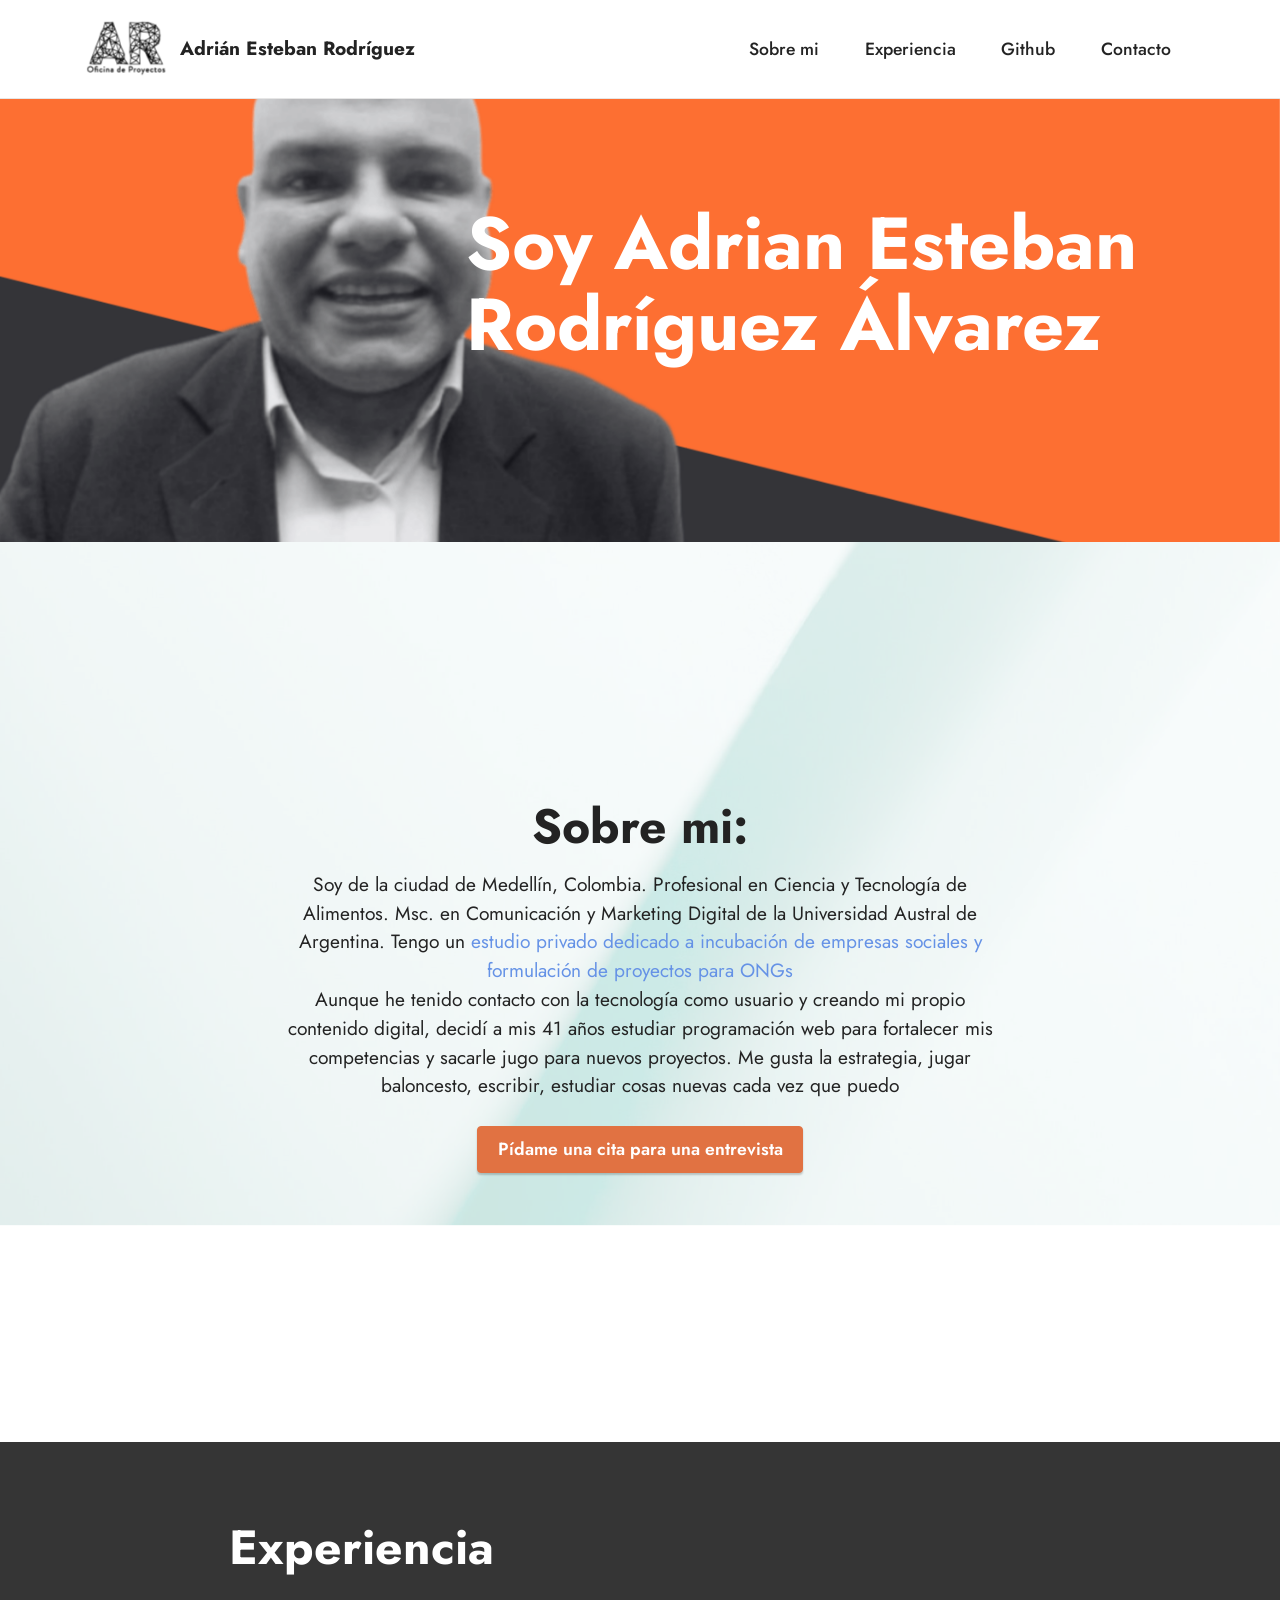
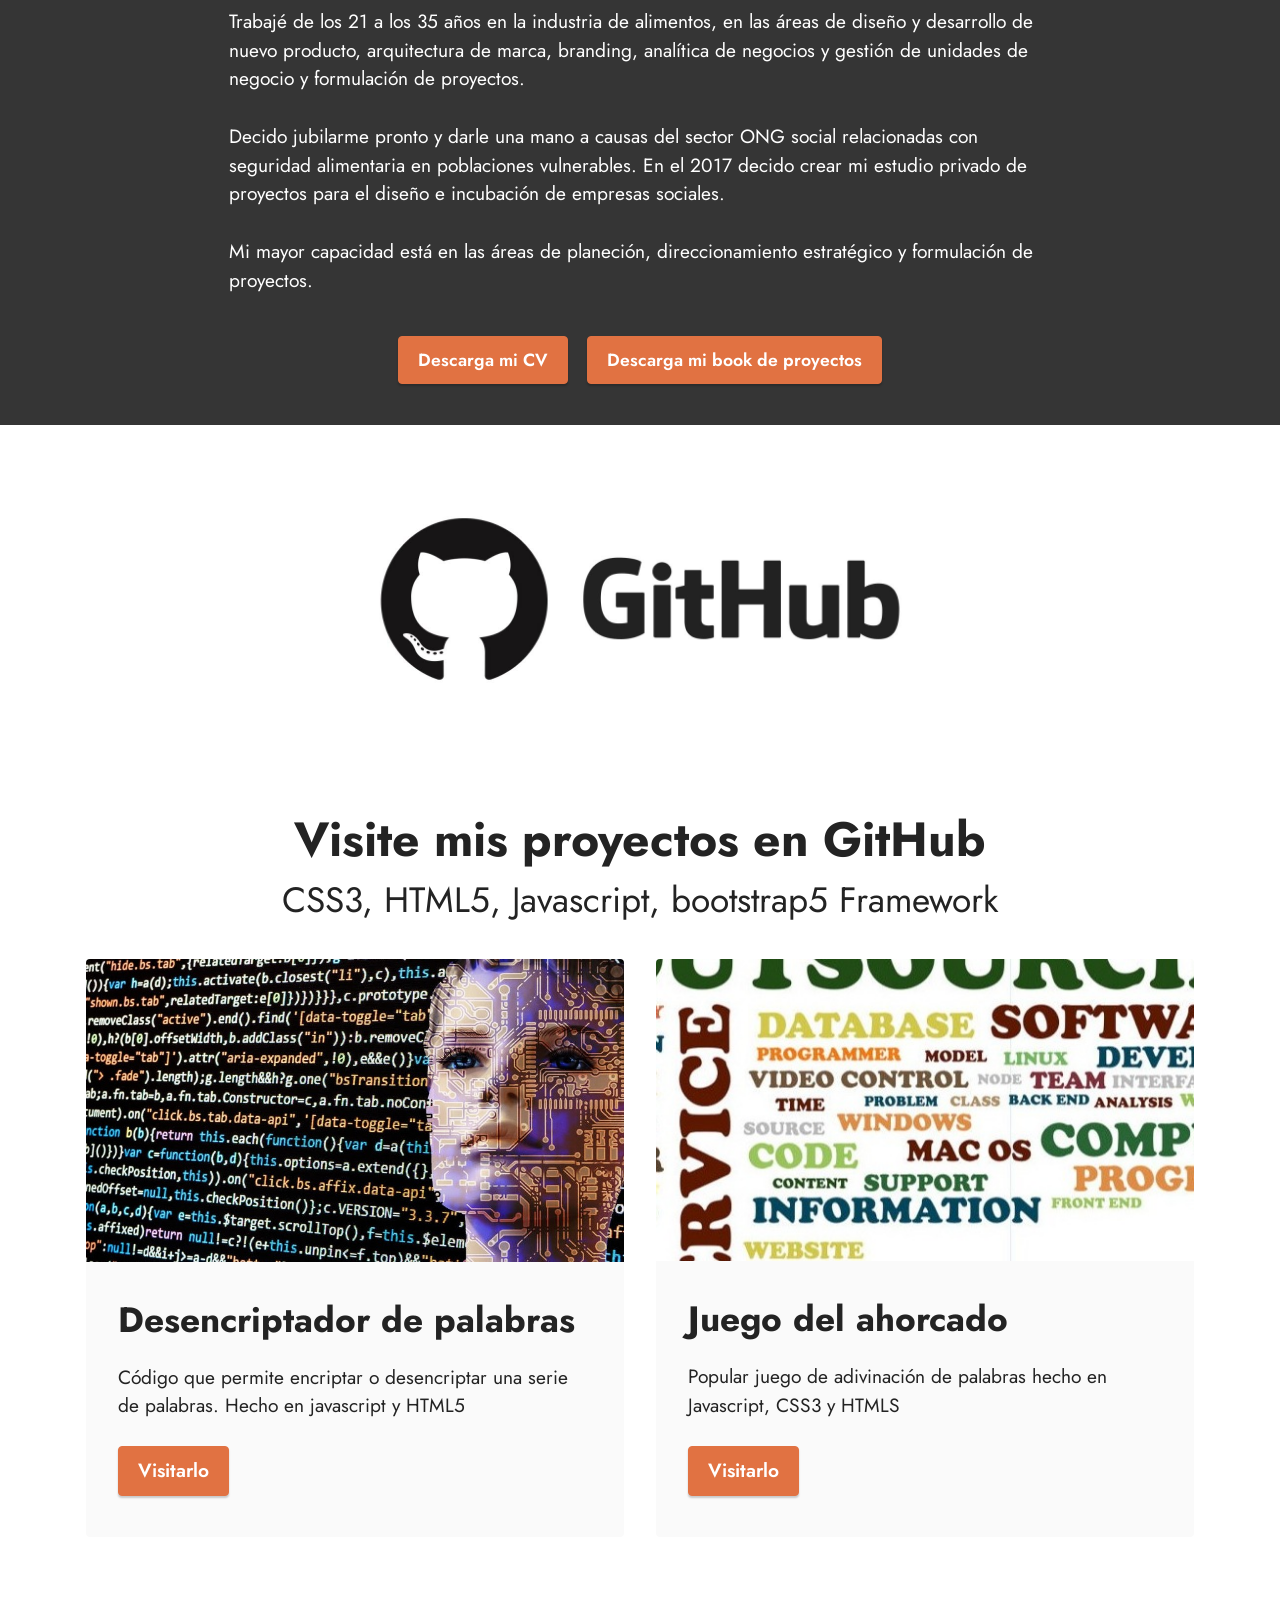
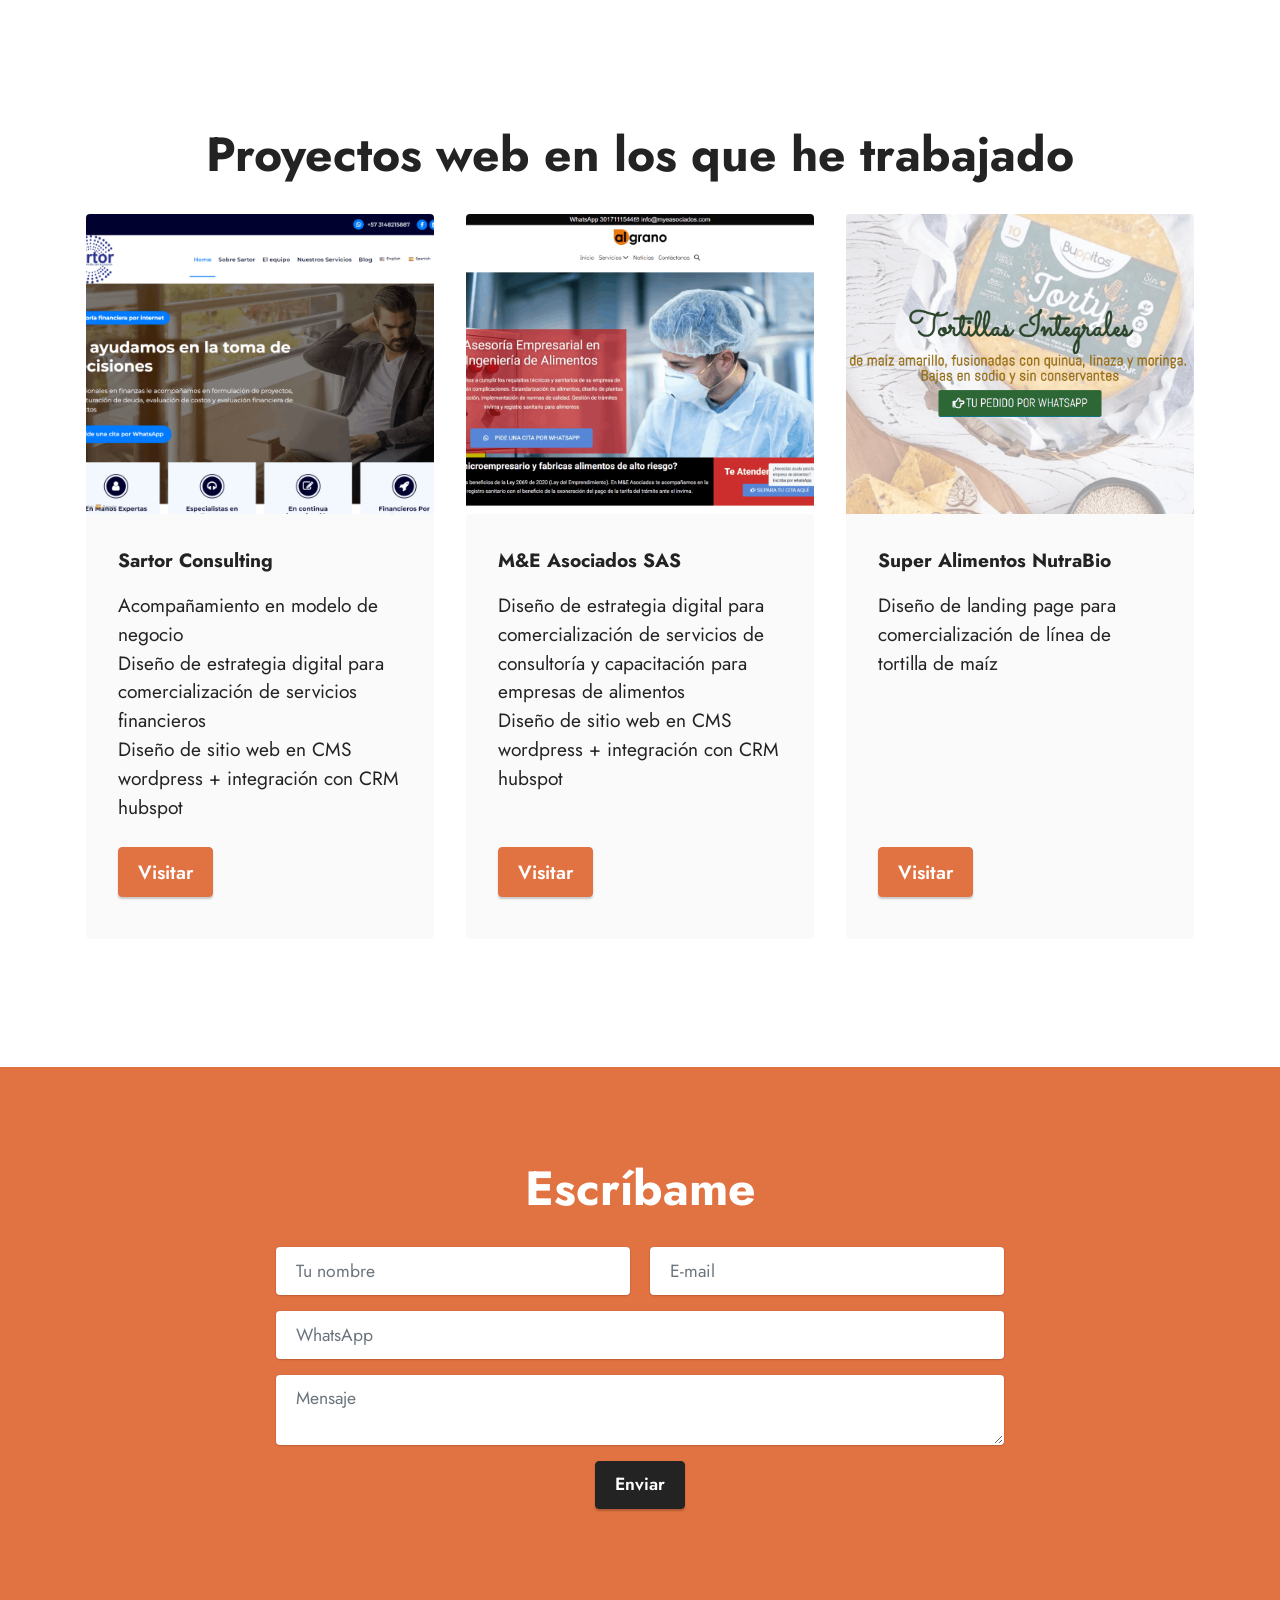
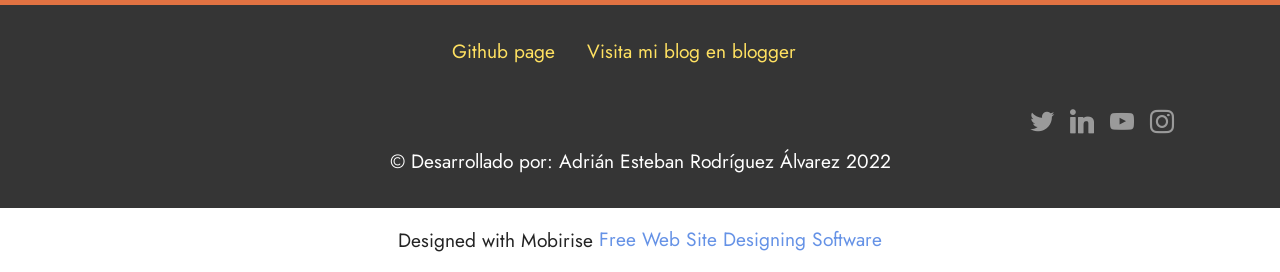
==== index.html @ b2d518a4 "Add files via upload" ====
<!DOCTYPE html>
<html  >
<head>
  <!-- Site made with Mobirise Website Builder v5.6.8, https://mobirise.com -->
  <meta charset="UTF-8">
  <meta http-equiv="X-UA-Compatible" content="IE=edge">
  <meta name="generator" content="Mobirise v5.6.8, mobirise.com">
  <meta name="twitter:card" content="summary_large_image"/>
  <meta name="twitter:image:src" content="">
  <meta property="og:image" content="">
  <meta name="twitter:title" content="Home">
  <meta name="viewport" content="width=device-width, initial-scale=1, minimum-scale=1">
  <link rel="shortcut icon" href="assets/images/logo-negro-adrian-1-121x121.png" type="image/x-icon">
  <meta name="description" content="">
  
  
  <title>Home</title>
  <link rel="stylesheet" href="assets/bootstrap/css/bootstrap.min.css">
  <link rel="stylesheet" href="assets/bootstrap/css/bootstrap-grid.min.css">
  <link rel="stylesheet" href="assets/bootstrap/css/bootstrap-reboot.min.css">
  <link rel="stylesheet" href="assets/parallax/jarallax.css">
  <link rel="stylesheet" href="assets/dropdown/css/style.css">
  <link rel="stylesheet" href="assets/socicon/css/styles.css">
  <link rel="stylesheet" href="assets/theme/css/style.css">
  <link rel="preload" href="https://fonts.googleapis.com/css?family=Jost:100,200,300,400,500,600,700,800,900,100i,200i,300i,400i,500i,600i,700i,800i,900i&display=swap" as="style" onload="this.onload=null;this.rel='stylesheet'">
  <noscript><link rel="stylesheet" href="https://fonts.googleapis.com/css?family=Jost:100,200,300,400,500,600,700,800,900,100i,200i,300i,400i,500i,600i,700i,800i,900i&display=swap"></noscript>
  <link rel="preload" as="style" href="assets/mobirise/css/mbr-additional.css"><link rel="stylesheet" href="assets/mobirise/css/mbr-additional.css" type="text/css">
  
  
  
  
</head>
<body>
  
  <section data-bs-version="5.1" class="menu cid-s48OLK6784" once="menu" id="menu1-h">
    
    <nav class="navbar navbar-dropdown navbar-fixed-top navbar-expand-lg">
        <div class="container">
            <div class="navbar-brand">
                <span class="navbar-logo">
                    <a href="#top">
                        <img src="assets/images/logo-negro-adrian-1-121x121.png" alt="Adrián Esteban Rodriguez" style="height: 5.1rem;">
                    </a>
                </span>
                <span class="navbar-caption-wrap"><a class="navbar-caption text-black display-7" href="https://mobiri.se">Adrián Esteban Rodríguez</a></span>
            </div>
            <button class="navbar-toggler" type="button" data-toggle="collapse" data-bs-toggle="collapse" data-target="#navbarSupportedContent" data-bs-target="#navbarSupportedContent" aria-controls="navbarNavAltMarkup" aria-expanded="false" aria-label="Toggle navigation">
                <div class="hamburger">
                    <span></span>
                    <span></span>
                    <span></span>
                    <span></span>
                </div>
            </button>
            <div class="collapse navbar-collapse" id="navbarSupportedContent">
                <ul class="navbar-nav nav-dropdown nav-right" data-app-modern-menu="true"><li class="nav-item"><a class="nav-link link text-black text-primary display-4" href="index.html#header1-f">Sobre mi</a></li>
                    <li class="nav-item"><a class="nav-link link text-black text-primary display-4" href="index.html#content1-8">Experiencia</a></li><li class="nav-item"><a class="nav-link link text-black text-primary display-4" href="index.html#features3-m">Github</a></li><li class="nav-item"><a class="nav-link link text-black text-primary display-4" href="index.html#form5-k">Contacto</a></li></ul>
                
                
            </div>
        </div>
    </nav>

</section>

<section data-bs-version="5.1" class="header5 cid-ta6NFBVen9 mbr-parallax-background" id="header5-l">

    

    
    

    <div class="container">
        <div class="row justify-content-end">
            <div class="col-12 col-lg-8">
                <h1 class="mbr-section-title mbr-fonts-style mbr-white mb-3 display-1"><strong>Soy Adrian Esteban Rodríguez Álvarez</strong></h1>
                
                
                
            </div>
        </div>
    </div>
</section>

<section data-bs-version="5.1" class="header1 cid-s48MCQYojq mbr-fullscreen mbr-parallax-background" id="header1-f">

    

    <div class="mbr-overlay" style="opacity: 0.8; background-color: rgb(255, 255, 255);"></div>

    <div class="align-center container">
        <div class="row justify-content-center">
            <div class="col-12 col-lg-8">
                <h1 class="mbr-section-title mbr-fonts-style mb-3 display-2"><strong>Sobre mi:</strong></h1>
                
                <p class="mbr-text mbr-fonts-style display-7">Soy de la ciudad de Medellín, Colombia. Profesional en Ciencia y Tecnología de Alimentos. Msc. en Comunicación y Marketing Digital de la Universidad Austral de Argentina. Tengo un <a href="https://oficinadeproyectos.bitrix24.site" class="text-primary" target="_blank">estudio privado dedicado a incubación de empresas sociales y formulación de proyectos para ONGs</a><br>Aunque he tenido contacto con la tecnología como usuario y creando mi propio contenido digital, decidí a mis 41 años estudiar programación web para fortalecer mis competencias y sacarle jugo para nuevos proyectos. Me gusta la estrategia, jugar baloncesto, escribir, estudiar cosas nuevas cada vez que puedo</p>
                <div class="mbr-section-btn mt-3"><a class="btn btn-danger display-4" href="https://wa.me/573152006387" target="_blank">Pídame una cita para una entrevista</a></div>
            </div>
        </div>
    </div>
</section>

<section data-bs-version="5.1" class="content1 cid-s48udlf8KU" id="content1-8">
    
    <div class="container">
        <div class="row justify-content-center">
            <div class="title col-12 col-md-9">
                <h3 class="mbr-section-title mbr-fonts-style align-center mb-4 display-2"><strong>Experiencia</strong></h3>
                <h4 class="mbr-section-subtitle align-center mbr-fonts-style mb-4 display-7">Trabajé de los 21 a los 35 años en la industria de alimentos, en las áreas de diseño y desarrollo de nuevo producto, arquitectura de marca, branding, analítica de negocios y gestión de unidades de negocio y formulación de proyectos.<br><br>Decido jubilarme pronto y darle una mano a causas del sector ONG social relacionadas con seguridad alimentaria en poblaciones vulnerables. En el 2017 decido crear mi estudio privado de proyectos para el diseño e incubación de empresas sociales.<br><br>Mi mayor capacidad está en las áreas de planeción, direccionamiento estratégico y formulación de proyectos.</h4>
                <div class="mbr-section-btn align-center"><a class="btn btn-danger display-4" href="https://mobiri.se">Descarga mi CV</a> <a class="btn btn-danger display-4" href="https://mobiri.se">Descarga mi book de proyectos</a></div>
            </div>
        </div>
    </div>
</section>

<section data-bs-version="5.1" class="image3 cid-s48upRUlSD" id="image3-9">
    

    

    <div class="container">
        <div class="row justify-content-center">
            <div class="col-12 col-lg-7">
                <div class="image-wrapper">
                    <a href="https://github.com/adrianestebanrodriguez"><img src="assets/images/github-logo-2-imagen-1280x720.jpg" alt="Proyectos en GitHub"></a>
                    
                </div>
            </div>
        </div>
    </div>
</section>

<section data-bs-version="5.1" class="features3 cid-ta79dOLCwh" id="features3-m">
    
    
    <div class="container">
        <div class="mbr-section-head">
            <h4 class="mbr-section-title mbr-fonts-style align-center mb-0 display-2"><strong>Visite mis proyectos en GitHub</strong></h4>
            <h5 class="mbr-section-subtitle mbr-fonts-style align-center mb-0 mt-2 display-5">CSS3, HTML5, Javascript, bootstrap5 Framework</h5>
        </div>
        <div class="row mt-4">
            <div class="item features-image сol-12 col-md-6 col-lg-6">
                <div class="item-wrapper">
                    <div class="item-img">
                        <img src="assets/images/mbr-1076x720.jpeg" alt="Desencriptador de palabras github">
                    </div>
                    <div class="item-content">
                        <h5 class="item-title mbr-fonts-style display-5"><strong>Desencriptador de palabras</strong></h5>
                        
                        <p class="mbr-text mbr-fonts-style mt-3 display-7">Código que permite encriptar o desencriptar una serie de palabras. Hecho en javascript y HTML5</p>
                    </div>
                    <div class="mbr-section-btn item-footer mt-2"><a href="https://github.com/adrianestebanrodriguez/challengeonecodificador2" class="btn item-btn btn-danger display-7" target="_blank">Visitarlo</a></div>
                </div>
            </div>
            <div class="item features-image сol-12 col-md-6 col-lg-6">
                <div class="item-wrapper">
                    <div class="item-img">
                        <img src="assets/images/mbr-2-1076x828.jpeg" alt="Juego del ahorcado">
                    </div>
                    <div class="item-content">
                        <h5 class="item-title mbr-fonts-style display-5"><strong>Juego del ahorcado</strong></h5>
                        
                        <p class="mbr-text mbr-fonts-style mt-3 display-7">Popular juego de adivinación de palabras hecho en Javascript, CSS3 y HTMLS</p>
                    </div>
                    <div class="mbr-section-btn item-footer mt-2"><a href="https://github.com/adrianestebanrodriguez/juegodelahorcado" class="btn item-btn btn-danger display-7" target="_blank">Visitarlo</a></div>
                </div>
            </div>
            
        </div>
    </div>
</section>

<section data-bs-version="5.1" class="gallery1 cid-ta7kvIAayM" id="gallery1-n">
    
    
    <div class="container">
        <div class="mbr-section-head">
            <h4 class="mbr-section-title mbr-fonts-style align-center mb-0 display-2"><strong>Proyectos web en los que he trabajado</strong></h4>
            
        </div>
        <div class="row mt-4">
            <div class="item features-image сol-12 col-md-6 col-lg-4">
                <div class="item-wrapper">
                    <div class="item-img">
                        <img src="assets/images/sartor-1108x749.png" alt="Sartor Consulting" data-slide-to="0" data-bs-slide-to="0">
                    </div>
                    <div class="item-content">
                        <h5 class="item-title mbr-fonts-style display-7">
                            <strong>Sartor Consulting</strong></h5>
                        
                        <p class="mbr-text mbr-fonts-style mt-3 display-7">Acompañamiento en modelo de negocio<br>Diseño de estrategia digital para comercialización de servicios financieros<br>Diseño de sitio web en CMS wordpress + integración con CRM hubspot</p>
                    </div>
                    <div class="mbr-section-btn item-footer mt-2"><a href="https://www.sartor.com.co" class="btn item-btn btn-danger display-7" target="_blank">Visitar</a></div>
                </div>
            </div>
            <div class="item features-image сol-12 col-md-6 col-lg-4">
                <div class="item-wrapper">
                    <div class="item-img">
                        <img src="assets/images/mye-asociados-1108x798.png" alt="M&amp;E Asociados" data-slide-to="1" data-bs-slide-to="1">
                    </div>
                    <div class="item-content">
                        <h5 class="item-title mbr-fonts-style display-7">
                            <strong>M&amp;E Asociados SAS</strong></h5>
                        
                        <p class="mbr-text mbr-fonts-style mt-3 display-7">Diseño de estrategia digital para comercialización de servicios de consultoría y capacitación para empresas de alimentos<br>Diseño de sitio web en CMS wordpress + integración con CRM hubspot</p>
                    </div>
                    <div class="mbr-section-btn item-footer mt-2"><a href="https://www.myeasociados.com" class="btn item-btn btn-danger display-7" target="_blank">Visitar</a></div>
                </div>
            </div><div class="item features-image сol-12 col-md-6 col-lg-4">
                <div class="item-wrapper">
                    <div class="item-img">
                        <img src="assets/images/buppitas-1280x865.png" alt="M&amp;E Asociados" data-slide-to="2" data-bs-slide-to="2">
                    </div>
                    <div class="item-content">
                        <h5 class="item-title mbr-fonts-style display-7">
                            <strong>Super Alimentos NutraBio</strong></h5>
                        
                        <p class="mbr-text mbr-fonts-style mt-3 display-7">Diseño de landing page para comercialización de línea de tortilla de maíz</p>
                    </div>
                    <div class="mbr-section-btn item-footer mt-2"><a href="https://buppitas.com" class="btn item-btn btn-danger display-7" target="_blank">Visitar</a></div>
                </div>
            </div>
            
            
        </div>
    </div>
</section>

<section data-bs-version="5.1" class="form5 cid-t9DFxkIx6P" id="form5-k">
    
    
    <div class="container">
        <div class="mbr-section-head">
            <h3 class="mbr-section-title mbr-fonts-style align-center mb-0 display-2">
                <strong>Escríbame</strong></h3>
            
        </div>
        <div class="row justify-content-center mt-4">
            <div class="col-lg-8 mx-auto mbr-form" data-form-type="formoid">
                <form action="https://mobirise.eu/" method="POST" class="mbr-form form-with-styler" data-form-title="Form Name"><input type="hidden" name="email" data-form-email="true" value="vFuccVAljnBIG5VJ5cxtq5o+KBt3rqJyb1QXE8LZVTSFpikx0/0ycRzRY5cUUPtj2KlACesZYpqOdxTm6qDdYDmjOvQ8/jE/22IjJWJGssBns8gC0nPOk9yUv6SJPnyY">
                    <div class="row">
                        <div hidden="hidden" data-form-alert="" class="alert alert-success col-12">Gracias por escribirme, me pondré en contacto lo más pronto posible</div>
                        <div hidden="hidden" data-form-alert-danger="" class="alert alert-danger col-12">
                            Oops...! some problem!
                        </div>
                    </div>
                    <div class="dragArea row">
                        <div class="col-md col-sm-12 form-group mb-3" data-for="name">
                            <input type="text" name="name" placeholder="Tu nombre" data-form-field="name" class="form-control" value="" id="name-form5-k">
                        </div>
                        <div class="col-md col-sm-12 form-group mb-3" data-for="email">
                            <input type="email" name="email" placeholder="E-mail" data-form-field="email" class="form-control" value="" id="email-form5-k">
                        </div>
                        <div class="col-12 form-group mb-3" data-for="url">
                            <input type="url" name="url" placeholder="WhatsApp" data-form-field="url" class="form-control" value="" id="url-form5-k">
                        </div>
                        <div class="col-12 form-group mb-3" data-for="textarea">
                            <textarea name="textarea" placeholder="Mensaje" data-form-field="textarea" class="form-control" id="textarea-form5-k"></textarea>
                        </div>
                        <div class="col-lg-12 col-md-12 col-sm-12 align-center mbr-section-btn"><button type="submit" class="btn btn-black display-4">Enviar</button></div>
                    </div>
                </form>
            </div>
        </div>
    </div>
</section>

<section data-bs-version="5.1" class="footer3 cid-s48P1Icc8J" once="footers" id="footer3-i">

    

    

    <div class="container">
        <div class="media-container-row align-center mbr-white">
            <div class="row row-links">
                <ul class="foot-menu">
                    
                    
                    
                    
                    
                <li class="foot-menu-item mbr-fonts-style display-7"><a href="https://github.com/adrianestebanrodriguez" class="text-warning" target="_blank">Github page</a></li><li class="foot-menu-item mbr-fonts-style display-7"><a href="https://adrianestebanrodriguez.blogspot.com" class="text-warning" target="_blank">Visita mi blog en blogger</a></li><li class="foot-menu-item mbr-fonts-style display-7"><a href="https://mobirise.com/" class="text-success"><br></a><a href="https://mobirise.com/" class="text-success"><br></a></li></ul>
            </div>
            <div class="row social-row">
                <div class="social-list align-right pb-2">
                    
                    
                    
                    
                    
                    
                <div class="soc-item">
                        <a href="https://twitter.com/arempresasocial" target="_blank">
                            <span class="mbr-iconfont mbr-iconfont-social socicon-twitter socicon"></span>
                        </a>
                    </div><div class="soc-item">
                        <a href="https://www.linkedin.com/in/adrian-esteban-rodriguez/ise/1616226671953247" target="_blank">
                            <span class="mbr-iconfont mbr-iconfont-social socicon-linkedin socicon"></span>
                        </a>
                    </div><div class="soc-item">
                        <a href="https://www.youtube.com/channel/UCfFFD2-ug3zfMekm5wb-9jg" target="_blank">
                            <span class="mbr-iconfont mbr-iconfont-social socicon-youtube socicon"></span>
                        </a>
                    </div><div class="soc-item">
                        <a href="https://www.instagram.com/aesteban.rodriguez/" target="_blank">
                            <span class="mbr-iconfont mbr-iconfont-social socicon-instagram socicon"></span>
                        </a>
                    </div></div>
            </div>
            <div class="row row-copirayt">
                <p class="mbr-text mb-0 mbr-fonts-style mbr-white align-center display-7">
                    © Desarrollado por: Adrián Esteban Rodríguez Álvarez 2022</p>
            </div>
        </div>
    </div>
</section><section class="display-7" style="padding: 0;align-items: center;justify-content: center;flex-wrap: wrap;    align-content: center;display: flex;position: relative;height: 4rem;"><a href="https://mobiri.se/240253" style="flex: 1 1;height: 4rem;position: absolute;width: 100%;z-index: 1;"><img alt="" style="height: 4rem;" src="[data-uri]"></a><p style="margin: 0;text-align: center;" class="display-7">Designed with Mobirise &#8204;</p><a style="z-index:1" href="https://mobirise.com/website-design-software.html">Free Web Site Designing Software</a></section><script src="assets/bootstrap/js/bootstrap.bundle.min.js"></script>  <script src="assets/parallax/jarallax.js"></script>  <script src="assets/smoothscroll/smooth-scroll.js"></script>  <script src="assets/ytplayer/index.js"></script>  <script src="assets/dropdown/js/navbar-dropdown.js"></script>  <script src="assets/theme/js/script.js"></script>  <script src="assets/formoid/formoid.min.js"></script>  
  
  
</body>
</html>
---- assets/parallax/jarallax.css ----
.jarallax {
    position: relative;
    z-index: 0;
}
.jarallax > .jarallax-img {
    position: absolute;
    object-fit: cover;
    /* support for plugin https://github.com/bfred-it/object-fit-images */
    font-family: 'object-fit: cover;';
    top: 0;
    left: 0;
    width: 100%;
    height: 100%;
    z-index: -1;
}
---- assets/dropdown/css/style.css ----
.navbar-dropdown {
  left: 0;
  padding: 0;
  position: absolute;
  right: 0;
  top: 0;
  transition: all 0.45s ease;
  z-index: 1030;
  background: #282828; }
  .navbar-dropdown .navbar-logo {
    margin-right: 0.8rem;
    transition: margin 0.3s ease-in-out;
    vertical-align: middle; }
    .navbar-dropdown .navbar-logo img {
      height: 3.125rem;
      transition: all 0.3s ease-in-out; }
    .navbar-dropdown .navbar-logo.mbr-iconfont {
      font-size: 3.125rem;
      line-height: 3.125rem; }
  .navbar-dropdown .navbar-caption {
    font-weight: 700;
    white-space: normal;
    vertical-align: -4px;
    line-height: 3.125rem !important; }
    .navbar-dropdown .navbar-caption, .navbar-dropdown .navbar-caption:hover {
      color: inherit;
      text-decoration: none; }
  .navbar-dropdown .mbr-iconfont + .navbar-caption {
    vertical-align: -1px; }
  .navbar-dropdown.navbar-fixed-top {
    position: fixed; }
  .navbar-dropdown .navbar-brand span {
    vertical-align: -4px; }
  .navbar-dropdown.bg-color.transparent {
    background: none; }
  .navbar-dropdown.navbar-short .navbar-brand {
    padding: 0.625rem 0; }
    .navbar-dropdown.navbar-short .navbar-brand span {
      vertical-align: -1px; }
  .navbar-dropdown.navbar-short .navbar-caption {
    line-height: 2.375rem !important;
    vertical-align: -2px; }
  .navbar-dropdown.navbar-short .navbar-logo {
    margin-right: 0.5rem; }
    .navbar-dropdown.navbar-short .navbar-logo img {
      height: 2.375rem; }
    .navbar-dropdown.navbar-short .navbar-logo.mbr-iconfont {
      font-size: 2.375rem;
      line-height: 2.375rem; }
  .navbar-dropdown.navbar-short .mbr-table-cell {
    height: 3.625rem; }
  .navbar-dropdown .navbar-close {
    left: 0.6875rem;
    position: fixed;
    top: 0.75rem;
    z-index: 1000; }
  .navbar-dropdown .hamburger-icon {
    content: "";
    display: inline-block;
    vertical-align: middle;
    width: 16px;
    -webkit-box-shadow: 0 -6px 0 1px #282828,0 0 0 1px #282828,0 6px 0 1px #282828;
    -moz-box-shadow: 0 -6px 0 1px #282828,0 0 0 1px #282828,0 6px 0 1px #282828;
    box-shadow: 0 -6px 0 1px #282828,0 0 0 1px #282828,0 6px 0 1px #282828; }

.dropdown-menu .dropdown-toggle[data-toggle="dropdown-submenu"]::after {
  border-bottom: 0.35em solid transparent;
  border-left: 0.35em solid;
  border-right: 0;
  border-top: 0.35em solid transparent;
  margin-left: 0.3rem; }

.dropdown-menu .dropdown-item:focus {
  outline: 0; }

.nav-dropdown {
  font-size: 0.75rem;
  font-weight: 500;
  height: auto !important; }
  .nav-dropdown .nav-btn {
    padding-left: 1rem; }
  .nav-dropdown .link {
    margin: .667em 1.667em;
    font-weight: 500;
    padding: 0;
    transition: color .2s ease-in-out; }
    .nav-dropdown .link.dropdown-toggle {
      margin-right: 2.583em; }
      .nav-dropdown .link.dropdown-toggle::after {
        margin-left: .25rem;
        border-top: 0.35em solid;
        border-right: 0.35em solid transparent;
        border-left: 0.35em solid transparent;
        border-bottom: 0; }
      .nav-dropdown .link.dropdown-toggle[aria-expanded="true"] {
        margin: 0;
        padding: 0.667em 3.263em  0.667em 1.667em; }
  .nav-dropdown .link::after,
  .nav-dropdown .dropdown-item::after {
    color: inherit; }
  .nav-dropdown .btn {
    font-size: 0.75rem;
    font-weight: 700;
    letter-spacing: 0;
    margin-bottom: 0;
    padding-left: 1.25rem;
    padding-right: 1.25rem; }
  .nav-dropdown .dropdown-menu {
    border-radius: 0;
    border: 0;
    left: 0;
    margin: 0;
    padding-bottom: 1.25rem;
    padding-top: 1.25rem;
    position: relative; }
  .nav-dropdown .dropdown-submenu {
    margin-left: 0.125rem;
    top: 0; }
  .nav-dropdown .dropdown-item {
    font-weight: 500;
    line-height: 2;
    padding: 0.3846em 4.615em 0.3846em 1.5385em;
    position: relative;
    transition: color .2s ease-in-out, background-color .2s ease-in-out; }
    .nav-dropdown .dropdown-item::after {
      margin-top: -0.3077em;
      position: absolute;
      right: 1.1538em;
      top: 50%; }
    .nav-dropdown .dropdown-item:focus, .nav-dropdown .dropdown-item:hover {
      background: none; }

@media (max-width: 767px) {
  .nav-dropdown.navbar-toggleable-sm {
    bottom: 0;
    display: none;
    left: 0;
    overflow-x: hidden;
    position: fixed;
    top: 0;
    transform: translateX(-100%);
    -ms-transform: translateX(-100%);
    -webkit-transform: translateX(-100%);
    width: 18.75rem;
    z-index: 999; } }
.nav-dropdown.navbar-toggleable-xl {
  bottom: 0;
  display: none;
  left: 0;
  overflow-x: hidden;
  position: fixed;
  top: 0;
  transform: translateX(-100%);
  -ms-transform: translateX(-100%);
  -webkit-transform: translateX(-100%);
  width: 18.75rem;
  z-index: 999; }

.nav-dropdown-sm {
  display: block !important;
  overflow-x: hidden;
  overflow: auto;
  padding-top: 3.875rem; }
  .nav-dropdown-sm::after {
    content: "";
    display: block;
    height: 3rem;
    width: 100%; }
  .nav-dropdown-sm.collapse.in ~ .navbar-close {
    display: block !important; }
  .nav-dropdown-sm.collapsing, .nav-dropdown-sm.collapse.in {
    transform: translateX(0);
    -ms-transform: translateX(0);
    -webkit-transform: translateX(0);
    transition: all 0.25s ease-out;
    -webkit-transition: all 0.25s ease-out;
    background: #282828; }
  .nav-dropdown-sm.collapsing[aria-expanded="false"] {
    transform: translateX(-100%);
    -ms-transform: translateX(-100%);
    -webkit-transform: translateX(-100%); }
  .nav-dropdown-sm .nav-item {
    display: block;
    margin-left: 0 !important;
    padding-left: 0; }
  .nav-dropdown-sm .link,
  .nav-dropdown-sm .dropdown-item {
    border-top: 1px dotted rgba(255, 255, 255, 0.1);
    font-size: 0.8125rem;
    line-height: 1.6;
    margin: 0 !important;
    padding: 0.875rem 2.4rem 0.875rem 1.5625rem !important;
    position: relative;
    white-space: normal; }
    .nav-dropdown-sm .link:focus, .nav-dropdown-sm .link:hover,
    .nav-dropdown-sm .dropdown-item:focus,
    .nav-dropdown-sm .dropdown-item:hover {
      background: rgba(0, 0, 0, 0.2) !important;
      color: #c0a375; }
  .nav-dropdown-sm .nav-btn {
    position: relative;
    padding: 1.5625rem 1.5625rem 0 1.5625rem; }
    .nav-dropdown-sm .nav-btn::before {
      border-top: 1px dotted rgba(255, 255, 255, 0.1);
      content: "";
      left: 0;
      position: absolute;
      top: 0;
      width: 100%; }
    .nav-dropdown-sm .nav-btn + .nav-btn {
      padding-top: 0.625rem; }
      .nav-dropdown-sm .nav-btn + .nav-btn::before {
        display: none; }
  .nav-dropdown-sm .btn {
    padding: 0.625rem 0; }
  .nav-dropdown-sm .dropdown-toggle[data-toggle="dropdown-submenu"]::after {
    margin-left: .25rem;
    border-top: 0.35em solid;
    border-right: 0.35em solid transparent;
    border-left: 0.35em solid transparent;
    border-bottom: 0; }
  .nav-dropdown-sm .dropdown-toggle[data-toggle="dropdown-submenu"][aria-expanded="true"]::after {
    border-top: 0;
    border-right: 0.35em solid transparent;
    border-left: 0.35em solid transparent;
    border-bottom: 0.35em solid; }
  .nav-dropdown-sm .dropdown-menu {
    margin: 0;
    padding: 0;
    position: relative;
    top: 0;
    left: 0;
    width: 100%;
    border: 0;
    float: none;
    border-radius: 0;
    background: none; }
  .nav-dropdown-sm .dropdown-submenu {
    left: 100%;
    margin-left: 0.125rem;
    margin-top: -1.25rem;
    top: 0; }

.navbar-toggleable-sm .nav-dropdown .dropdown-menu {
  position: absolute; }

.navbar-toggleable-sm .nav-dropdown .dropdown-submenu {
  left: 100%;
  margin-left: 0.125rem;
  margin-top: -1.25rem;
  top: 0; }

.navbar-toggleable-sm.opened .nav-dropdown .dropdown-menu {
  position: relative; }

.navbar-toggleable-sm.opened .nav-dropdown .dropdown-submenu {
  left: 0;
  margin-left: 00rem;
  margin-top: 0rem;
  top: 0; }

.is-builder .nav-dropdown.collapsing {
  transition: none !important; }
---- assets/socicon/css/styles.css ----
@charset "UTF-8";

@font-face {
  font-family: 'Socicon';
  src:  url('../fonts/socicon.eot');
  src:  url('../fonts/socicon.eot?#iefix') format('embedded-opentype'),
    url('../fonts/socicon.woff2') format('woff2'),
    url('../fonts/socicon.ttf') format('truetype'),
    url('../fonts/socicon.woff') format('woff'),
    url('../fonts/socicon.svg#socicon') format('svg');
  font-weight: normal;
  font-style: normal;
  font-display: swap;
}

[data-icon]:before {
  font-family: "socicon" !important;
  content: attr(data-icon);
  font-style: normal !important;
  font-weight: normal !important;
  font-variant: normal !important;
  text-transform: none !important;
  speak: none;
  line-height: 1;
  -webkit-font-smoothing: antialiased;
  -moz-osx-font-smoothing: grayscale;
}

[class^="socicon-"], [class*=" socicon-"] {
  /* use !important to prevent issues with browser extensions that change fonts */
  font-family: 'Socicon' !important;
  speak: none;
  font-style: normal;
  font-weight: normal;
  font-variant: normal;
  text-transform: none;
  line-height: 1;

  /* Better Font Rendering =========== */
  -webkit-font-smoothing: antialiased;
  -moz-osx-font-smoothing: grayscale;
}

.socicon-eitaa:before {
  content: "\e97c";
}
.socicon-soroush:before {
  content: "\e97d";
}
.socicon-bale:before {
  content: "\e97e";
}
.socicon-zazzle:before {
  content: "\e97b";
}
.socicon-society6:before {
  content: "\e97a";
}
.socicon-redbubble:before {
  content: "\e979";
}
.socicon-avvo:before {
  content: "\e978";
}
.socicon-stitcher:before {
  content: "\e977";
}
.socicon-googlehangouts:before {
  content: "\e974";
}
.socicon-dlive:before {
  content: "\e975";
}
.socicon-vsco:before {
  content: "\e976";
}
.socicon-flipboard:before {
  content: "\e973";
}
.socicon-ubuntu:before {
  content: "\e958";
}
.socicon-artstation:before {
  content: "\e959";
}
.socicon-invision:before {
  content: "\e95a";
}
.socicon-torial:before {
  content: "\e95b";
}
.socicon-collectorz:before {
  content: "\e95c";
}
.socicon-seenthis:before {
  content: "\e95d";
}
.socicon-googleplaymusic:before {
  content: "\e95e";
}
.socicon-debian:before {
  content: "\e95f";
}
.socicon-filmfreeway:before {
  content: "\e960";
}
.socicon-gnome:before {
  content: "\e961";
}
.socicon-itchio:before {
  content: "\e962";
}
.socicon-jamendo:before {
  content: "\e963";
}
.socicon-mix:before {
  content: "\e964";
}
.socicon-sharepoint:before {
  content: "\e965";
}
.socicon-tinder:before {
  content: "\e966";
}
.socicon-windguru:before {
  content: "\e967";
}
.socicon-cdbaby:before {
  content: "\e968";
}
.socicon-elementaryos:before {
  content: "\e969";
}
.socicon-stage32:before {
  content: "\e96a";
}
.socicon-tiktok:before {
  content: "\e96b";
}
.socicon-gitter:before {
  content: "\e96c";
}
.socicon-letterboxd:before {
  content: "\e96d";
}
.socicon-threema:before {
  content: "\e96e";
}
.socicon-splice:before {
  content: "\e96f";
}
.socicon-metapop:before {
  content: "\e970";
}
.socicon-naver:before {
  content: "\e971";
}
.socicon-remote:before {
  content: "\e972";
}
.socicon-internet:before {
  content: "\e957";
}
.socicon-moddb:before {
  content: "\e94b";
}
.socicon-indiedb:before {
  content: "\e94c";
}
.socicon-traxsource:before {
  content: "\e94d";
}
.socicon-gamefor:before {
  content: "\e94e";
}
.socicon-pixiv:before {
  content: "\e94f";
}
.socicon-myanimelist:before {
  content: "\e950";
}
.socicon-blackberry:before {
  content: "\e951";
}
.socicon-wickr:before {
  content: "\e952";
}
.socicon-spip:before {
  content: "\e953";
}
.socicon-napster:before {
  content: "\e954";
}
.socicon-beatport:before {
  content: "\e955";
}
.socicon-hackerone:before {
  content: "\e956";
}
.socicon-hackernews:before {
  content: "\e946";
}
.socicon-smashwords:before {
  content: "\e947";
}
.socicon-kobo:before {
  content: "\e948";
}
.socicon-bookbub:before {
  content: "\e949";
}
.socicon-mailru:before {
  content: "\e94a";
}
.socicon-gitlab:before {
  content: "\e945";
}
.socicon-instructables:before {
  content: "\e944";
}
.socicon-portfolio:before {
  content: "\e943";
}
.socicon-codered:before {
  content: "\e940";
}
.socicon-origin:before {
  content: "\e941";
}
.socicon-nextdoor:before {
  content: "\e942";
}
.socicon-udemy:before {
  content: "\e93f";
}
.socicon-livemaster:before {
  content: "\e93e";
}
.socicon-crunchbase:before {
  content: "\e93b";
}
.socicon-homefy:before {
  content: "\e93c";
}
.socicon-calendly:before {
  content: "\e93d";
}
.socicon-realtor:before {
  content: "\e90f";
}
.socicon-tidal:before {
  content: "\e910";
}
.socicon-qobuz:before {
  content: "\e911";
}
.socicon-natgeo:before {
  content: "\e912";
}
.socicon-mastodon:before {
  content: "\e913";
}
.socicon-unsplash:before {
  content: "\e914";
}
.socicon-homeadvisor:before {
  content: "\e915";
}
.socicon-angieslist:before {
  content: "\e916";
}
.socicon-codepen:before {
  content: "\e917";
}
.socicon-slack:before {
  content: "\e918";
}
.socicon-openaigym:before {
  content: "\e919";
}
.socicon-logmein:before {
  content: "\e91a";
}
.socicon-fiverr:before {
  content: "\e91b";
}
.socicon-gotomeeting:before {
  content: "\e91c";
}
.socicon-aliexpress:before {
  content: "\e91d";
}
.socicon-guru:before {
  content: "\e91e";
}
.socicon-appstore:before {
  content: "\e91f";
}
.socicon-homes:before {
  content: "\e920";
}
.socicon-zoom:before {
  content: "\e921";
}
.socicon-alibaba:before {
  content: "\e922";
}
.socicon-craigslist:before {
  content: "\e923";
}
.socicon-wix:before {
  content: "\e924";
}
.socicon-redfin:before {
  content: "\e925";
}
.socicon-googlecalendar:before {
  content: "\e926";
}
.socicon-shopify:before {
  content: "\e927";
}
.socicon-freelancer:before {
  content: "\e928";
}
.socicon-seedrs:before {
  content: "\e929";
}
.socicon-bing:before {
  content: "\e92a";
}
.socicon-doodle:before {
  content: "\e92b";
}
.socicon-bonanza:before {
  content: "\e92c";
}
.socicon-squarespace:before {
  content: "\e92d";
}
.socicon-toptal:before {
  content: "\e92e";
}
.socicon-gust:before {
  content: "\e92f";
}
.socicon-ask:before {
  content: "\e930";
}
.socicon-trulia:before {
  content: "\e931";
}
.socicon-loomly:before {
  content: "\e932";
}
.socicon-ghost:before {
  content: "\e933";
}
.socicon-upwork:before {
  content: "\e934";
}
.socicon-fundable:before {
  content: "\e935";
}
.socicon-booking:before {
  content: "\e936";
}
.socicon-googlemaps:before {
  content: "\e937";
}
.socicon-zillow:before {
  content: "\e938";
}
.socicon-niconico:before {
  content: "\e939";
}
.socicon-toneden:before {
  content: "\e93a";
}
.socicon-augment:before {
  content: "\e908";
}
.socicon-bitbucket:before {
  content: "\e909";
}
.socicon-fyuse:before {
  content: "\e90a";
}
.socicon-yt-gaming:before {
  content: "\e90b";
}
.socicon-sketchfab:before {
  content: "\e90c";
}
.socicon-mobcrush:before {
  content: "\e90d";
}
.socicon-microsoft:before {
  content: "\e90e";
}
.socicon-pandora:before {
  content: "\e907";
}
.socicon-messenger:before {
  content: "\e906";
}
.socicon-gamewisp:before {
  content: "\e905";
}
.socicon-bloglovin:before {
  content: "\e904";
}
.socicon-tunein:before {
  content: "\e903";
}
.socicon-gamejolt:before {
  content: "\e901";
}
.socicon-trello:before {
  content: "\e902";
}
.socicon-spreadshirt:before {
  content: "\e900";
}
.socicon-500px:before {
  content: "\e000";
}
.socicon-8tracks:before {
  content: "\e001";
}
.socicon-airbnb:before {
  content: "\e002";
}
.socicon-alliance:before {
  content: "\e003";
}
.socicon-amazon:before {
  content: "\e004";
}
.socicon-amplement:before {
  content: "\e005";
}
.socicon-android:before {
  content: "\e006";
}
.socicon-angellist:before {
  content: "\e007";
}
.socicon-apple:before {
  content: "\e008";
}
.socicon-appnet:before {
  content: "\e009";
}
.socicon-baidu:before {
  content: "\e00a";
}
.socicon-bandcamp:before {
  content: "\e00b";
}
.socicon-battlenet:before {
  content: "\e00c";
}
.socicon-mixer:before {
  content: "\e00d";
}
.socicon-bebee:before {
  content: "\e00e";
}
.socicon-bebo:before {
  content: "\e00f";
}
.socicon-behance:before {
  content: "\e010";
}
.socicon-blizzard:before {
  content: "\e011";
}
.socicon-blogger:before {
  content: "\e012";
}
.socicon-buffer:before {
  content: "\e013";
}
.socicon-chrome:before {
  content: "\e014";
}
.socicon-coderwall:before {
  content: "\e015";
}
.socicon-curse:before {
  content: "\e016";
}
.socicon-dailymotion:before {
  content: "\e017";
}
.socicon-deezer:before {
  content: "\e018";
}
.socicon-delicious:before {
  content: "\e019";
}
.socicon-deviantart:before {
  content: "\e01a";
}
.socicon-diablo:before {
  content: "\e01b";
}
.socicon-digg:before {
  content: "\e01c";
}
.socicon-discord:before {
  content: "\e01d";
}
.socicon-disqus:before {
  content: "\e01e";
}
.socicon-douban:before {
  content: "\e01f";
}
.socicon-draugiem:before {
  content: "\e020";
}
.socicon-dribbble:before {
  content: "\e021";
}
.socicon-drupal:before {
  content: "\e022";
}
.socicon-ebay:before {
  content: "\e023";
}
.socicon-ello:before {
  content: "\e024";
}
.socicon-endomodo:before {
  content: "\e025";
}
.socicon-envato:before {
  content: "\e026";
}
.socicon-etsy:before {
  content: "\e027";
}
.socicon-facebook:before {
  content: "\e028";
}
.socicon-feedburner:before {
  content: "\e029";
}
.socicon-filmweb:before {
  content: "\e02a";
}
.socicon-firefox:before {
  content: "\e02b";
}
.socicon-flattr:before {
  content: "\e02c";
}
.socicon-flickr:before {
  content: "\e02d";
}
.socicon-formulr:before {
  content: "\e02e";
}
.socicon-forrst:before {
  content: "\e02f";
}
.socicon-foursquare:before {
  content: "\e030";
}
.socicon-friendfeed:before {
  content: "\e031";
}
.socicon-github:before {
  content: "\e032";
}
.socicon-goodreads:before {
  content: "\e033";
}
.socicon-google:before {
  content: "\e034";
}
.socicon-googlescholar:before {
  content: "\e035";
}
.socicon-googlegroups:before {
  content: "\e036";
}
.socicon-googlephotos:before {
  content: "\e037";
}
.socicon-googleplus:before {
  content: "\e038";
}
.socicon-grooveshark:before {
  content: "\e039";
}
.socicon-hackerrank:before {
  content: "\e03a";
}
.socicon-hearthstone:before {
  content: "\e03b";
}
.socicon-hellocoton:before {
  content: "\e03c";
}
.socicon-heroes:before {
  content: "\e03d";
}
.socicon-smashcast:before {
  content: "\e03e";
}
.socicon-horde:before {
  content: "\e03f";
}
.socicon-houzz:before {
  content: "\e040";
}
.socicon-icq:before {
  content: "\e041";
}
.socicon-identica:before {
  content: "\e042";
}
.socicon-imdb:before {
  content: "\e043";
}
.socicon-instagram:before {
  content: "\e044";
}
.socicon-issuu:before {
  content: "\e045";
}
.socicon-istock:before {
  content: "\e046";
}
.socicon-itunes:before {
  content: "\e047";
}
.socicon-keybase:before {
  content: "\e048";
}
.socicon-lanyrd:before {
  content: "\e049";
}
.socicon-lastfm:before {
  content: "\e04a";
}
.socicon-line:before {
  content: "\e04b";
}
.socicon-linkedin:before {
  content: "\e04c";
}
.socicon-livejournal:before {
  content: "\e04d";
}
.socicon-lyft:before {
  content: "\e04e";
}
.socicon-macos:before {
  content: "\e04f";
}
.socicon-mail:before {
  content: "\e050";
}
.socicon-medium:before {
  content: "\e051";
}
.socicon-meetup:before {
  content: "\e052";
}
.socicon-mixcloud:before {
  content: "\e053";
}
.socicon-modelmayhem:before {
  content: "\e054";
}
.socicon-mumble:before {
  content: "\e055";
}
.socicon-myspace:before {
  content: "\e056";
}
.socicon-newsvine:before {
  content: "\e057";
}
.socicon-nintendo:before {
  content: "\e058";
}
.socicon-npm:before {
  content: "\e059";
}
.socicon-odnoklassniki:before {
  content: "\e05a";
}
.socicon-openid:before {
  content: "\e05b";
}
.socicon-opera:before {
  content: "\e05c";
}
.socicon-outlook:before {
  content: "\e05d";
}
.socicon-overwatch:before {
  content: "\e05e";
}
.socicon-patreon:before {
  content: "\e05f";
}
.socicon-paypal:before {
  content: "\e060";
}
.socicon-periscope:before {
  content: "\e061";
}
.socicon-persona:before {
  content: "\e062";
}
.socicon-pinterest:before {
  content: "\e063";
}
.socicon-play:before {
  content: "\e064";
}
.socicon-player:before {
  content: "\e065";
}
.socicon-playstation:before {
  content: "\e066";
}
.socicon-pocket:before {
  content: "\e067";
}
.socicon-qq:before {
  content: "\e068";
}
.socicon-quora:before {
  content: "\e069";
}
.socicon-raidcall:before {
  content: "\e06a";
}
.socicon-ravelry:before {
  content: "\e06b";
}
.socicon-reddit:before {
  content: "\e06c";
}
.socicon-renren:before {
  content: "\e06d";
}
.socicon-researchgate:before {
  content: "\e06e";
}
.socicon-residentadvisor:before {
  content: "\e06f";
}
.socicon-reverbnation:before {
  content: "\e070";
}
.socicon-rss:before {
  content: "\e071";
}
.socicon-sharethis:before {
  content: "\e072";
}
.socicon-skype:before {
  content: "\e073";
}
.socicon-slideshare:before {
  content: "\e074";
}
.socicon-smugmug:before {
  content: "\e075";
}
.socicon-snapchat:before {
  content: "\e076";
}
.socicon-songkick:before {
  content: "\e077";
}
.socicon-soundcloud:before {
  content: "\e078";
}
.socicon-spotify:before {
  content: "\e079";
}
.socicon-stackexchange:before {
  content: "\e07a";
}
.socicon-stackoverflow:before {
  content: "\e07b";
}
.socicon-starcraft:before {
  content: "\e07c";
}
.socicon-stayfriends:before {
  content: "\e07d";
}
.socicon-steam:before {
  content: "\e07e";
}
.socicon-storehouse:before {
  content: "\e07f";
}
.socicon-strava:before {
  content: "\e080";
}
.socicon-streamjar:before {
  content: "\e081";
}
.socicon-stumbleupon:before {
  content: "\e082";
}
.socicon-swarm:before {
  content: "\e083";
}
.socicon-teamspeak:before {
  content: "\e084";
}
.socicon-teamviewer:before {
  content: "\e085";
}
.socicon-technorati:before {
  content: "\e086";
}
.socicon-telegram:before {
  content: "\e087";
}
.socicon-tripadvisor:before {
  content: "\e088";
}
.socicon-tripit:before {
  content: "\e089";
}
.socicon-triplej:before {
  content: "\e08a";
}
.socicon-tumblr:before {
  content: "\e08b";
}
.socicon-twitch:before {
  content: "\e08c";
}
.socicon-twitter:before {
  content: "\e08d";
}
.socicon-uber:before {
  content: "\e08e";
}
.socicon-ventrilo:before {
  content: "\e08f";
}
.socicon-viadeo:before {
  content: "\e090";
}
.socicon-viber:before {
  content: "\e091";
}
.socicon-viewbug:before {
  content: "\e092";
}
.socicon-vimeo:before {
  content: "\e093";
}
.socicon-vine:before {
  content: "\e094";
}
.socicon-vkontakte:before {
  content: "\e095";
}
.socicon-warcraft:before {
  content: "\e096";
}
.socicon-wechat:before {
  content: "\e097";
}
.socicon-weibo:before {
  content: "\e098";
}
.socicon-whatsapp:before {
  content: "\e099";
}
.socicon-wikipedia:before {
  content: "\e09a";
}
.socicon-windows:before {
  content: "\e09b";
}
.socicon-wordpress:before {
  content: "\e09c";
}
.socicon-wykop:before {
  content: "\e09d";
}
.socicon-xbox:before {
  content: "\e09e";
}
.socicon-xing:before {
  content: "\e09f";
}
.socicon-yahoo:before {
  content: "\e0a0";
}
.socicon-yammer:before {
  content: "\e0a1";
}
.socicon-yandex:before {
  content: "\e0a2";
}
.socicon-yelp:before {
  content: "\e0a3";
}
.socicon-younow:before {
  content: "\e0a4";
}
.socicon-youtube:before {
  content: "\e0a5";
}
.socicon-zapier:before {
  content: "\e0a6";
}
.socicon-zerply:before {
  content: "\e0a7";
}
.socicon-zomato:before {
  content: "\e0a8";
}
.socicon-zynga:before {
  content: "\e0a9";
}
---- assets/theme/css/style.css ----
@charset "UTF-8";
section {
  background-color: #ffffff;
}

body {
  font-style: normal;
  line-height: 1.5;
  font-weight: 400;
  color: #232323;
  position: relative;
}

button {
  background-color: transparent;
  border-color: transparent;
}

section,
.container,
.container-fluid {
  position: relative;
  word-wrap: break-word;
}

a.mbr-iconfont:hover {
  text-decoration: none;
}

.article .lead p,
.article .lead ul,
.article .lead ol,
.article .lead pre,
.article .lead blockquote {
  margin-bottom: 0;
}

a {
  font-style: normal;
  font-weight: 400;
  cursor: pointer;
}
a, a:hover {
  text-decoration: none;
}

.mbr-section-title {
  font-style: normal;
  line-height: 1.3;
}

.mbr-section-subtitle {
  line-height: 1.3;
}

.mbr-text {
  font-style: normal;
  line-height: 1.7;
}

h1,
h2,
h3,
h4,
h5,
h6,
.display-1,
.display-2,
.display-4,
.display-5,
.display-7,
span,
p,
a {
  line-height: 1;
  word-break: break-word;
  word-wrap: break-word;
  font-weight: 400;
}

b,
strong {
  font-weight: bold;
}

input:-webkit-autofill, input:-webkit-autofill:hover, input:-webkit-autofill:focus, input:-webkit-autofill:active {
  transition-delay: 9999s;
  -webkit-transition-property: background-color, color;
  transition-property: background-color, color;
}

textarea[type=hidden] {
  display: none;
}

section {
  background-position: 50% 50%;
  background-repeat: no-repeat;
  background-size: cover;
}
section .mbr-background-video,
section .mbr-background-video-preview {
  position: absolute;
  bottom: 0;
  left: 0;
  right: 0;
  top: 0;
}

.hidden {
  visibility: hidden;
}

.mbr-z-index20 {
  z-index: 20;
}

/*! Base colors */
.mbr-white {
  color: #ffffff;
}

.mbr-black {
  color: #111111;
}

.mbr-bg-white {
  background-color: #ffffff;
}

.mbr-bg-black {
  background-color: #000000;
}

/*! Text-aligns */
.align-left {
  text-align: left;
}

.align-center {
  text-align: center;
}

.align-right {
  text-align: right;
}

/*! Font-weight  */
.mbr-light {
  font-weight: 300;
}

.mbr-regular {
  font-weight: 400;
}

.mbr-semibold {
  font-weight: 500;
}

.mbr-bold {
  font-weight: 700;
}

/*! Media  */
.media-content {
  flex-basis: 100%;
}

.media-container-row {
  display: flex;
  flex-direction: row;
  flex-wrap: wrap;
  justify-content: center;
  align-content: center;
  align-items: start;
}
.media-container-row .media-size-item {
  width: 400px;
}

.media-container-column {
  display: flex;
  flex-direction: column;
  flex-wrap: wrap;
  justify-content: center;
  align-content: center;
  align-items: stretch;
}
.media-container-column > * {
  width: 100%;
}

@media (min-width: 992px) {
  .media-container-row {
    flex-wrap: nowrap;
  }
}
figure {
  margin-bottom: 0;
  overflow: hidden;
}

figure[mbr-media-size] {
  transition: width 0.1s;
}

img,
iframe {
  display: block;
  width: 100%;
}

.card {
  background-color: transparent;
  border: none;
}

.card-box {
  width: 100%;
}

.card-img {
  text-align: center;
  flex-shrink: 0;
  -webkit-flex-shrink: 0;
}

.media {
  max-width: 100%;
  margin: 0 auto;
}

.mbr-figure {
  align-self: center;
}

.media-container > div {
  max-width: 100%;
}

.mbr-figure img,
.card-img img {
  width: 100%;
}

@media (max-width: 991px) {
  .media-size-item {
    width: auto !important;
  }

  .media {
    width: auto;
  }

  .mbr-figure {
    width: 100% !important;
  }
}
/*! Buttons */
.mbr-section-btn {
  margin-left: -0.6rem;
  margin-right: -0.6rem;
  font-size: 0;
}

.btn {
  font-weight: 600;
  border-width: 1px;
  font-style: normal;
  margin: 0.6rem 0.6rem;
  white-space: normal;
  transition: all 0.2s ease-in-out;
  display: inline-flex;
  align-items: center;
  justify-content: center;
  word-break: break-word;
}

.btn-sm {
  font-weight: 600;
  letter-spacing: 0px;
  transition: all 0.3s ease-in-out;
}

.btn-md {
  font-weight: 600;
  letter-spacing: 0px;
  transition: all 0.3s ease-in-out;
}

.btn-lg {
  font-weight: 600;
  letter-spacing: 0px;
  transition: all 0.3s ease-in-out;
}

.btn-form {
  margin: 0;
}
.btn-form:hover {
  cursor: pointer;
}

nav .mbr-section-btn {
  margin-left: 0rem;
  margin-right: 0rem;
}

/*! Btn icon margin */
.btn .mbr-iconfont,
.btn.btn-sm .mbr-iconfont {
  order: 1;
  cursor: pointer;
  margin-left: 0.5rem;
  vertical-align: sub;
}

.btn.btn-md .mbr-iconfont,
.btn.btn-md .mbr-iconfont {
  margin-left: 0.8rem;
}

.mbr-regular {
  font-weight: 400;
}

.mbr-semibold {
  font-weight: 500;
}

.mbr-bold {
  font-weight: 700;
}

[type=submit] {
  -webkit-appearance: none;
}

/*! Full-screen */
.mbr-fullscreen .mbr-overlay {
  min-height: 100vh;
}

.mbr-fullscreen {
  display: flex;
  display: -moz-flex;
  display: -ms-flex;
  display: -o-flex;
  align-items: center;
  min-height: 100vh;
  padding-top: 3rem;
  padding-bottom: 3rem;
}

/*! Map */
.map {
  height: 25rem;
  position: relative;
}
.map iframe {
  width: 100%;
  height: 100%;
}

/*! Scroll to top arrow */
.mbr-arrow-up {
  bottom: 25px;
  right: 90px;
  position: fixed;
  text-align: right;
  z-index: 5000;
  color: #ffffff;
  font-size: 22px;
}

.mbr-arrow-up a {
  background: rgba(0, 0, 0, 0.2);
  border-radius: 50%;
  color: #fff;
  display: inline-block;
  height: 60px;
  width: 60px;
  border: 2px solid #fff;
  outline-style: none !important;
  position: relative;
  text-decoration: none;
  transition: all 0.3s ease-in-out;
  cursor: pointer;
  text-align: center;
}
.mbr-arrow-up a:hover {
  background-color: rgba(0, 0, 0, 0.4);
}
.mbr-arrow-up a i {
  line-height: 60px;
}

.mbr-arrow-up-icon {
  display: block;
  color: #fff;
}

.mbr-arrow-up-icon::before {
  content: "›";
  display: inline-block;
  font-family: serif;
  font-size: 22px;
  line-height: 1;
  font-style: normal;
  position: relative;
  top: 6px;
  left: -4px;
  transform: rotate(-90deg);
}

/*! Arrow Down */
.mbr-arrow {
  position: absolute;
  bottom: 45px;
  left: 50%;
  width: 60px;
  height: 60px;
  cursor: pointer;
  background-color: rgba(80, 80, 80, 0.5);
  border-radius: 50%;
  transform: translateX(-50%);
}
@media (max-width: 767px) {
  .mbr-arrow {
    display: none;
  }
}
.mbr-arrow > a {
  display: inline-block;
  text-decoration: none;
  outline-style: none;
  -webkit-animation: arrowdown 1.7s ease-in-out infinite;
          animation: arrowdown 1.7s ease-in-out infinite;
  color: #ffffff;
}
.mbr-arrow > a > i {
  position: absolute;
  top: -2px;
  left: 15px;
  font-size: 2rem;
}

#scrollToTop a i::before {
  content: "";
  position: absolute;
  display: block;
  border-bottom: 2.5px solid #fff;
  border-left: 2.5px solid #fff;
  width: 27.8%;
  height: 27.8%;
  left: 50%;
  top: 51%;
  transform: translateY(-30%) translateX(-50%) rotate(135deg);
}

@keyframes arrowdown {
  0% {
    transform: translateY(0px);
  }
  50% {
    transform: translateY(-5px);
  }
  100% {
    transform: translateY(0px);
  }
}
@-webkit-keyframes arrowdown {
  0% {
    transform: translateY(0px);
  }
  50% {
    transform: translateY(-5px);
  }
  100% {
    transform: translateY(0px);
  }
}
@media (max-width: 500px) {
  .mbr-arrow-up {
    left: 0;
    right: 0;
    text-align: center;
  }
}
/*Gradients animation*/
@keyframes gradient-animation {
  from {
    background-position: 0% 100%;
    -webkit-animation-timing-function: ease-in-out;
            animation-timing-function: ease-in-out;
  }
  to {
    background-position: 100% 0%;
    -webkit-animation-timing-function: ease-in-out;
            animation-timing-function: ease-in-out;
  }
}
@-webkit-keyframes gradient-animation {
  from {
    background-position: 0% 100%;
    -webkit-animation-timing-function: ease-in-out;
            animation-timing-function: ease-in-out;
  }
  to {
    background-position: 100% 0%;
    -webkit-animation-timing-function: ease-in-out;
            animation-timing-function: ease-in-out;
  }
}
.bg-gradient {
  background-size: 200% 200%;
  animation: gradient-animation 5s infinite alternate;
  -webkit-animation: gradient-animation 5s infinite alternate;
}

.menu .navbar-brand {
  display: -webkit-flex;
}
.menu .navbar-brand span {
  display: flex;
  display: -webkit-flex;
}
.menu .navbar-brand .navbar-caption-wrap {
  display: -webkit-flex;
}
.menu .navbar-brand .navbar-logo img {
  display: -webkit-flex;
  width: auto;
}
@media (min-width: 768px) and (max-width: 991px) {
  .menu .navbar-toggleable-sm .navbar-nav {
    display: -ms-flexbox;
  }
}
@media (max-width: 991px) {
  .menu .navbar-collapse {
    max-height: 93.5vh;
  }
  .menu .navbar-collapse.show {
    overflow: auto;
  }
}
@media (min-width: 992px) {
  .menu .navbar-nav.nav-dropdown {
    display: -webkit-flex;
  }
  .menu .navbar-toggleable-sm .navbar-collapse {
    display: -webkit-flex !important;
  }
  .menu .collapsed .navbar-collapse {
    max-height: 93.5vh;
  }
  .menu .collapsed .navbar-collapse.show {
    overflow: auto;
  }
}
@media (max-width: 767px) {
  .menu .navbar-collapse {
    max-height: 80vh;
  }
}

.nav-link .mbr-iconfont {
  margin-right: 0.5rem;
}

.navbar {
  display: -webkit-flex;
  -webkit-flex-wrap: wrap;
  -webkit-align-items: center;
  -webkit-justify-content: space-between;
}

.navbar-collapse {
  -webkit-flex-basis: 100%;
  -webkit-flex-grow: 1;
  -webkit-align-items: center;
}

.nav-dropdown .link {
  padding: 0.667em 1.667em !important;
  margin: 0 !important;
}

.nav {
  display: -webkit-flex;
  -webkit-flex-wrap: wrap;
}

.row {
  display: -webkit-flex;
  -webkit-flex-wrap: wrap;
}

.justify-content-center {
  -webkit-justify-content: center;
}

.form-inline {
  display: -webkit-flex;
}

.card-wrapper {
  -webkit-flex: 1;
}

.carousel-control {
  z-index: 10;
  display: -webkit-flex;
}

.carousel-controls {
  display: -webkit-flex;
}

.media {
  display: -webkit-flex;
}

.form-group:focus {
  outline: none;
}

.jq-selectbox__select {
  padding: 7px 0;
  position: relative;
}

.jq-selectbox__dropdown {
  overflow: hidden;
  border-radius: 10px;
  position: absolute;
  top: 100%;
  left: 0 !important;
  width: 100% !important;
}

.jq-selectbox__trigger-arrow {
  right: 0;
  transform: translateY(-50%);
}

.jq-selectbox li {
  padding: 1.07em 0.5em;
}

input[type=range] {
  padding-left: 0 !important;
  padding-right: 0 !important;
}

.modal-dialog,
.modal-content {
  height: 100%;
}

.modal-dialog .carousel-inner {
  height: calc(100vh - 1.75rem);
}
@media (max-width: 575px) {
  .modal-dialog .carousel-inner {
    height: calc(100vh - 1rem);
  }
}

.carousel-item {
  text-align: center;
}

.carousel-item img {
  margin: auto;
}

.navbar-toggler {
  align-self: flex-start;
  padding: 0.25rem 0.75rem;
  font-size: 1.25rem;
  line-height: 1;
  background: transparent;
  border: 1px solid transparent;
  border-radius: 0.25rem;
}

.navbar-toggler:focus,
.navbar-toggler:hover {
  text-decoration: none;
  box-shadow: none;
}

.navbar-toggler-icon {
  display: inline-block;
  width: 1.5em;
  height: 1.5em;
  vertical-align: middle;
  content: "";
  background: no-repeat center center;
  background-size: 100% 100%;
}

.navbar-toggler-left {
  position: absolute;
  left: 1rem;
}

.navbar-toggler-right {
  position: absolute;
  right: 1rem;
}

.card-img {
  width: auto;
}

.menu .navbar.collapsed:not(.beta-menu) {
  flex-direction: column;
}

.carousel-item.active,
.carousel-item-next,
.carousel-item-prev {
  display: flex;
}

.note-air-layout .dropup .dropdown-menu,
.note-air-layout .navbar-fixed-bottom .dropdown .dropdown-menu {
  bottom: initial !important;
}

html,
body {
  height: auto;
  min-height: 100vh;
}

.dropup .dropdown-toggle::after {
  display: none;
}

.form-asterisk {
  font-family: initial;
  position: absolute;
  top: -2px;
  font-weight: normal;
}

.form-control-label {
  position: relative;
  cursor: pointer;
  margin-bottom: 0.357em;
  padding: 0;
}

.alert {
  color: #ffffff;
  border-radius: 0;
  border: 0;
  font-size: 1.1rem;
  line-height: 1.5;
  margin-bottom: 1.875rem;
  padding: 1.25rem;
  position: relative;
  text-align: center;
}
.alert.alert-form::after {
  background-color: inherit;
  bottom: -7px;
  content: "";
  display: block;
  height: 14px;
  left: 50%;
  margin-left: -7px;
  position: absolute;
  transform: rotate(45deg);
  width: 14px;
}

.form-control {
  background-color: #ffffff;
  background-clip: border-box;
  color: #232323;
  line-height: 1rem !important;
  height: auto;
  padding: 0.6rem 1.2rem;
  transition: border-color 0.25s ease 0s;
  border: 1px solid transparent !important;
  border-radius: 4px;
  box-shadow: rgba(0, 0, 0, 0.07) 0px 1px 1px 0px, rgba(0, 0, 0, 0.07) 0px 1px 3px 0px, rgba(0, 0, 0, 0.03) 0px 0px 0px 1px;
}
.form-active .form-control:invalid {
  border-color: red;
}

form .row {
  margin-left: -0.6rem;
  margin-right: -0.6rem;
}
form .row [class*=col] {
  padding-left: 0.6rem;
  padding-right: 0.6rem;
}

form .mbr-section-btn {
  margin: 0;
  padding-left: 0.6rem;
  padding-right: 0.6rem;
}

form .btn {
  display: flex;
  padding: 0.6rem 1.2rem;
  margin: 0;
}

form .form-check-input {
  margin-top: 0.5;
}

textarea.form-control {
  line-height: 1.5rem !important;
}

.form-group {
  margin-bottom: 1.2rem;
}

.form-control,
form .btn {
  min-height: 48px;
}

.gdpr-block label span.textGDPR input[name=gdpr] {
  top: 7px;
}

.form-control:focus {
  box-shadow: none;
}

:focus {
  outline: none;
}

.mbr-overlay {
  background-color: #000;
  bottom: 0;
  left: 0;
  opacity: 0.5;
  position: absolute;
  right: 0;
  top: 0;
  z-index: 0;
  pointer-events: none;
}

blockquote {
  font-style: italic;
  padding: 3rem;
  font-size: 1.09rem;
  position: relative;
  border-left: 3px solid;
}

ul,
ol,
pre,
blockquote {
  margin-bottom: 2.3125rem;
}

.mt-4 {
  margin-top: 2rem !important;
}

.mb-4 {
  margin-bottom: 2rem !important;
}

@media (min-width: 992px) {
  .container {
    padding-left: 16px;
    padding-right: 16px;
  }

  .row {
    margin-left: -16px;
    margin-right: -16px;
  }
  .row > [class*=col] {
    padding-left: 16px;
    padding-right: 16px;
  }
}
@media (min-width: 768px) {
  .container-fluid {
    padding-left: 32px;
    padding-right: 32px;
  }
}
@media (min-width: 768px) and (max-width: 991px) {
  .mbr-container {
    padding-left: 32px;
    padding-right: 32px;
  }
}
@media (max-width: 767px) {
  .mbr-container {
    padding-left: 16px;
    padding-right: 16px;
  }
}
.card-wrapper,
.item-wrapper {
  overflow: hidden;
}

.app-video-wrapper > img {
  opacity: 1;
}

.item {
  position: relative;
}

.dropdown-menu .dropdown-menu {
  left: 100%;
}

.dropdown-item + .dropdown-menu {
  display: none;
}

.dropdown-item:hover + .dropdown-menu,
.dropdown-menu:hover {
  display: block;
}

@media (min-aspect-ratio: 16/9) {
  .mbr-video-foreground {
    height: 300% !important;
    top: -100% !important;
  }
}
@media (max-aspect-ratio: 16/9) {
  .mbr-video-foreground {
    width: 300% !important;
    left: -100% !important;
  }
}.engine {
	position: absolute;
	text-indent: -2400px;
	text-align: center;
	padding: 0;
	top: 0;
	left: -2400px;
}
---- assets/mobirise/css/mbr-additional.css ----
body {
  font-family: Jost;
}
.display-1 {
  font-family: 'Jost', sans-serif;
  font-size: 4.6rem;
  line-height: 1.1;
}
.display-1 > .mbr-iconfont {
  font-size: 5.75rem;
}
.display-2 {
  font-family: 'Jost', sans-serif;
  font-size: 3rem;
  line-height: 1.1;
}
.display-2 > .mbr-iconfont {
  font-size: 3.75rem;
}
.display-4 {
  font-family: 'Jost', sans-serif;
  font-size: 1.1rem;
  line-height: 1.5;
}
.display-4 > .mbr-iconfont {
  font-size: 1.375rem;
}
.display-5 {
  font-family: 'Jost', sans-serif;
  font-size: 2.2rem;
  line-height: 1.5;
}
.display-5 > .mbr-iconfont {
  font-size: 2.75rem;
}
.display-7 {
  font-family: 'Jost', sans-serif;
  font-size: 1.2rem;
  line-height: 1.5;
}
.display-7 > .mbr-iconfont {
  font-size: 1.5rem;
}
/* ---- Fluid typography for mobile devices ---- */
/* 1.4 - font scale ratio ( bootstrap == 1.42857 ) */
/* 100vw - current viewport width */
/* (48 - 20)  48 == 48rem == 768px, 20 == 20rem == 320px(minimal supported viewport) */
/* 0.65 - min scale variable, may vary */
@media (max-width: 992px) {
  .display-1 {
    font-size: 3.68rem;
  }
}
@media (max-width: 768px) {
  .display-1 {
    font-size: 3.22rem;
    font-size: calc( 2.26rem + (4.6 - 2.26) * ((100vw - 20rem) / (48 - 20)));
    line-height: calc( 1.1 * (2.26rem + (4.6 - 2.26) * ((100vw - 20rem) / (48 - 20))));
  }
  .display-2 {
    font-size: 2.4rem;
    font-size: calc( 1.7rem + (3 - 1.7) * ((100vw - 20rem) / (48 - 20)));
    line-height: calc( 1.3 * (1.7rem + (3 - 1.7) * ((100vw - 20rem) / (48 - 20))));
  }
  .display-4 {
    font-size: 0.88rem;
    font-size: calc( 1.0350000000000001rem + (1.1 - 1.0350000000000001) * ((100vw - 20rem) / (48 - 20)));
    line-height: calc( 1.4 * (1.0350000000000001rem + (1.1 - 1.0350000000000001) * ((100vw - 20rem) / (48 - 20))));
  }
  .display-5 {
    font-size: 1.76rem;
    font-size: calc( 1.42rem + (2.2 - 1.42) * ((100vw - 20rem) / (48 - 20)));
    line-height: calc( 1.4 * (1.42rem + (2.2 - 1.42) * ((100vw - 20rem) / (48 - 20))));
  }
  .display-7 {
    font-size: 0.96rem;
    font-size: calc( 1.07rem + (1.2 - 1.07) * ((100vw - 20rem) / (48 - 20)));
    line-height: calc( 1.4 * (1.07rem + (1.2 - 1.07) * ((100vw - 20rem) / (48 - 20))));
  }
}
/* Buttons */
.btn {
  padding: 0.6rem 1.2rem;
  border-radius: 4px;
}
.btn-sm {
  padding: 0.6rem 1.2rem;
  border-radius: 4px;
}
.btn-md {
  padding: 0.6rem 1.2rem;
  border-radius: 4px;
}
.btn-lg {
  padding: 1rem 2.6rem;
  border-radius: 4px;
}
.bg-primary {
  background-color: #6592e6 !important;
}
.bg-success {
  background-color: #40b0bf !important;
}
.bg-info {
  background-color: #47b5ed !important;
}
.bg-warning {
  background-color: #ffe161 !important;
}
.bg-danger {
  background-color: #e17242 !important;
}
.btn-primary,
.btn-primary:active {
  background-color: #6592e6 !important;
  border-color: #6592e6 !important;
  color: #ffffff !important;
  box-shadow: 0 2px 2px 0 rgba(0, 0, 0, 0.2);
}
.btn-primary:hover,
.btn-primary:focus,
.btn-primary.focus,
.btn-primary.active {
  color: #ffffff !important;
  background-color: #2260d2 !important;
  border-color: #2260d2 !important;
  box-shadow: 0 2px 5px 0 rgba(0, 0, 0, 0.2);
}
.btn-primary.disabled,
.btn-primary:disabled {
  color: #ffffff !important;
  background-color: #2260d2 !important;
  border-color: #2260d2 !important;
}
.btn-secondary,
.btn-secondary:active {
  background-color: #ff6666 !important;
  border-color: #ff6666 !important;
  color: #ffffff !important;
  box-shadow: 0 2px 2px 0 rgba(0, 0, 0, 0.2);
}
.btn-secondary:hover,
.btn-secondary:focus,
.btn-secondary.focus,
.btn-secondary.active {
  color: #ffffff !important;
  background-color: #ff0f0f !important;
  border-color: #ff0f0f !important;
  box-shadow: 0 2px 5px 0 rgba(0, 0, 0, 0.2);
}
.btn-secondary.disabled,
.btn-secondary:disabled {
  color: #ffffff !important;
  background-color: #ff0f0f !important;
  border-color: #ff0f0f !important;
}
.btn-info,
.btn-info:active {
  background-color: #47b5ed !important;
  border-color: #47b5ed !important;
  color: #ffffff !important;
  box-shadow: 0 2px 2px 0 rgba(0, 0, 0, 0.2);
}
.btn-info:hover,
.btn-info:focus,
.btn-info.focus,
.btn-info.active {
  color: #ffffff !important;
  background-color: #148cca !important;
  border-color: #148cca !important;
  box-shadow: 0 2px 5px 0 rgba(0, 0, 0, 0.2);
}
.btn-info.disabled,
.btn-info:disabled {
  color: #ffffff !important;
  background-color: #148cca !important;
  border-color: #148cca !important;
}
.btn-success,
.btn-success:active {
  background-color: #40b0bf !important;
  border-color: #40b0bf !important;
  color: #ffffff !important;
  box-shadow: 0 2px 2px 0 rgba(0, 0, 0, 0.2);
}
.btn-success:hover,
.btn-success:focus,
.btn-success.focus,
.btn-success.active {
  color: #ffffff !important;
  background-color: #2a747e !important;
  border-color: #2a747e !important;
  box-shadow: 0 2px 5px 0 rgba(0, 0, 0, 0.2);
}
.btn-success.disabled,
.btn-success:disabled {
  color: #ffffff !important;
  background-color: #2a747e !important;
  border-color: #2a747e !important;
}
.btn-warning,
.btn-warning:active {
  background-color: #ffe161 !important;
  border-color: #ffe161 !important;
  color: #614f00 !important;
  box-shadow: 0 2px 2px 0 rgba(0, 0, 0, 0.2);
}
.btn-warning:hover,
.btn-warning:focus,
.btn-warning.focus,
.btn-warning.active {
  color: #0a0800 !important;
  background-color: #ffd10a !important;
  border-color: #ffd10a !important;
  box-shadow: 0 2px 5px 0 rgba(0, 0, 0, 0.2);
}
.btn-warning.disabled,
.btn-warning:disabled {
  color: #614f00 !important;
  background-color: #ffd10a !important;
  border-color: #ffd10a !important;
}
.btn-danger,
.btn-danger:active {
  background-color: #e17242 !important;
  border-color: #e17242 !important;
  color: #ffffff !important;
  box-shadow: 0 2px 2px 0 rgba(0, 0, 0, 0.2);
}
.btn-danger:hover,
.btn-danger:focus,
.btn-danger.focus,
.btn-danger.active {
  color: #ffffff !important;
  background-color: #b0491c !important;
  border-color: #b0491c !important;
  box-shadow: 0 2px 5px 0 rgba(0, 0, 0, 0.2);
}
.btn-danger.disabled,
.btn-danger:disabled {
  color: #ffffff !important;
  background-color: #b0491c !important;
  border-color: #b0491c !important;
}
.btn-white,
.btn-white:active {
  background-color: #fafafa !important;
  border-color: #fafafa !important;
  color: #7a7a7a !important;
  box-shadow: 0 2px 2px 0 rgba(0, 0, 0, 0.2);
}
.btn-white:hover,
.btn-white:focus,
.btn-white.focus,
.btn-white.active {
  color: #4f4f4f !important;
  background-color: #cfcfcf !important;
  border-color: #cfcfcf !important;
  box-shadow: 0 2px 5px 0 rgba(0, 0, 0, 0.2);
}
.btn-white.disabled,
.btn-white:disabled {
  color: #7a7a7a !important;
  background-color: #cfcfcf !important;
  border-color: #cfcfcf !important;
}
.btn-black,
.btn-black:active {
  background-color: #232323 !important;
  border-color: #232323 !important;
  color: #ffffff !important;
  box-shadow: 0 2px 2px 0 rgba(0, 0, 0, 0.2);
}
.btn-black:hover,
.btn-black:focus,
.btn-black.focus,
.btn-black.active {
  color: #ffffff !important;
  background-color: #000000 !important;
  border-color: #000000 !important;
  box-shadow: 0 2px 5px 0 rgba(0, 0, 0, 0.2);
}
.btn-black.disabled,
.btn-black:disabled {
  color: #ffffff !important;
  background-color: #000000 !important;
  border-color: #000000 !important;
}
.btn-primary-outline,
.btn-primary-outline:active {
  background-color: transparent !important;
  border-color: transparent;
  color: #6592e6;
}
.btn-primary-outline:hover,
.btn-primary-outline:focus,
.btn-primary-outline.focus,
.btn-primary-outline.active {
  color: #2260d2 !important;
  background-color: transparent!important;
  border-color: transparent!important;
  box-shadow: none!important;
}
.btn-primary-outline.disabled,
.btn-primary-outline:disabled {
  color: #ffffff !important;
  background-color: #6592e6 !important;
  border-color: #6592e6 !important;
}
.btn-secondary-outline,
.btn-secondary-outline:active {
  background-color: transparent !important;
  border-color: transparent;
  color: #ff6666;
}
.btn-secondary-outline:hover,
.btn-secondary-outline:focus,
.btn-secondary-outline.focus,
.btn-secondary-outline.active {
  color: #ff0f0f !important;
  background-color: transparent!important;
  border-color: transparent!important;
  box-shadow: none!important;
}
.btn-secondary-outline.disabled,
.btn-secondary-outline:disabled {
  color: #ffffff !important;
  background-color: #ff6666 !important;
  border-color: #ff6666 !important;
}
.btn-info-outline,
.btn-info-outline:active {
  background-color: transparent !important;
  border-color: transparent;
  color: #47b5ed;
}
.btn-info-outline:hover,
.btn-info-outline:focus,
.btn-info-outline.focus,
.btn-info-outline.active {
  color: #148cca !important;
  background-color: transparent!important;
  border-color: transparent!important;
  box-shadow: none!important;
}
.btn-info-outline.disabled,
.btn-info-outline:disabled {
  color: #ffffff !important;
  background-color: #47b5ed !important;
  border-color: #47b5ed !important;
}
.btn-success-outline,
.btn-success-outline:active {
  background-color: transparent !important;
  border-color: transparent;
  color: #40b0bf;
}
.btn-success-outline:hover,
.btn-success-outline:focus,
.btn-success-outline.focus,
.btn-success-outline.active {
  color: #2a747e !important;
  background-color: transparent!important;
  border-color: transparent!important;
  box-shadow: none!important;
}
.btn-success-outline.disabled,
.btn-success-outline:disabled {
  color: #ffffff !important;
  background-color: #40b0bf !important;
  border-color: #40b0bf !important;
}
.btn-warning-outline,
.btn-warning-outline:active {
  background-color: transparent !important;
  border-color: transparent;
  color: #ffe161;
}
.btn-warning-outline:hover,
.btn-warning-outline:focus,
.btn-warning-outline.focus,
.btn-warning-outline.active {
  color: #ffd10a !important;
  background-color: transparent!important;
  border-color: transparent!important;
  box-shadow: none!important;
}
.btn-warning-outline.disabled,
.btn-warning-outline:disabled {
  color: #614f00 !important;
  background-color: #ffe161 !important;
  border-color: #ffe161 !important;
}
.btn-danger-outline,
.btn-danger-outline:active {
  background-color: transparent !important;
  border-color: transparent;
  color: #e17242;
}
.btn-danger-outline:hover,
.btn-danger-outline:focus,
.btn-danger-outline.focus,
.btn-danger-outline.active {
  color: #b0491c !important;
  background-color: transparent!important;
  border-color: transparent!important;
  box-shadow: none!important;
}
.btn-danger-outline.disabled,
.btn-danger-outline:disabled {
  color: #ffffff !important;
  background-color: #e17242 !important;
  border-color: #e17242 !important;
}
.btn-black-outline,
.btn-black-outline:active {
  background-color: transparent !important;
  border-color: transparent;
  color: #232323;
}
.btn-black-outline:hover,
.btn-black-outline:focus,
.btn-black-outline.focus,
.btn-black-outline.active {
  color: #000000 !important;
  background-color: transparent!important;
  border-color: transparent!important;
  box-shadow: none!important;
}
.btn-black-outline.disabled,
.btn-black-outline:disabled {
  color: #ffffff !important;
  background-color: #232323 !important;
  border-color: #232323 !important;
}
.btn-white-outline,
.btn-white-outline:active {
  background-color: transparent !important;
  border-color: transparent;
  color: #fafafa;
}
.btn-white-outline:hover,
.btn-white-outline:focus,
.btn-white-outline.focus,
.btn-white-outline.active {
  color: #cfcfcf !important;
  background-color: transparent!important;
  border-color: transparent!important;
  box-shadow: none!important;
}
.btn-white-outline.disabled,
.btn-white-outline:disabled {
  color: #7a7a7a !important;
  background-color: #fafafa !important;
  border-color: #fafafa !important;
}
.text-primary {
  color: #6592e6 !important;
}
.text-secondary {
  color: #ff6666 !important;
}
.text-success {
  color: #40b0bf !important;
}
.text-info {
  color: #47b5ed !important;
}
.text-warning {
  color: #ffe161 !important;
}
.text-danger {
  color: #e17242 !important;
}
.text-white {
  color: #fafafa !important;
}
.text-black {
  color: #232323 !important;
}
a.text-primary:hover,
a.text-primary:focus,
a.text-primary.active {
  color: #205ac5 !important;
}
a.text-secondary:hover,
a.text-secondary:focus,
a.text-secondary.active {
  color: #ff0000 !important;
}
a.text-success:hover,
a.text-success:focus,
a.text-success.active {
  color: #266a73 !important;
}
a.text-info:hover,
a.text-info:focus,
a.text-info.active {
  color: #1283bc !important;
}
a.text-warning:hover,
a.text-warning:focus,
a.text-warning.active {
  color: #facb00 !important;
}
a.text-danger:hover,
a.text-danger:focus,
a.text-danger.active {
  color: #a3431a !important;
}
a.text-white:hover,
a.text-white:focus,
a.text-white.active {
  color: #c7c7c7 !important;
}
a.text-black:hover,
a.text-black:focus,
a.text-black.active {
  color: #000000 !important;
}
a[class*="text-"]:not(.nav-link):not(.dropdown-item):not([role]):not(.navbar-caption) {
  position: relative;
  background-image: transparent;
  background-size: 10000px 2px;
  background-repeat: no-repeat;
  background-position: 0px 1.2em;
  background-position: -10000px 1.2em;
}
a[class*="text-"]:not(.nav-link):not(.dropdown-item):not([role]):not(.navbar-caption):hover {
  transition: background-position 2s ease-in-out;
  background-image: linear-gradient(currentColor 50%, currentColor 50%);
  background-position: 0px 1.2em;
}
.nav-tabs .nav-link.active {
  color: #6592e6;
}
.nav-tabs .nav-link:not(.active) {
  color: #232323;
}
.alert-success {
  background-color: #70c770;
}
.alert-info {
  background-color: #47b5ed;
}
.alert-warning {
  background-color: #ffe161;
}
.alert-danger {
  background-color: #e17242;
}
.mbr-gallery-filter li.active .btn {
  background-color: #6592e6;
  border-color: #6592e6;
  color: #ffffff;
}
.mbr-gallery-filter li.active .btn:focus {
  box-shadow: none;
}
a,
a:hover {
  color: #6592e6;
}
.mbr-plan-header.bg-primary .mbr-plan-subtitle,
.mbr-plan-header.bg-primary .mbr-plan-price-desc {
  color: #ffffff;
}
.mbr-plan-header.bg-success .mbr-plan-subtitle,
.mbr-plan-header.bg-success .mbr-plan-price-desc {
  color: #a0d8df;
}
.mbr-plan-header.bg-info .mbr-plan-subtitle,
.mbr-plan-header.bg-info .mbr-plan-price-desc {
  color: #ffffff;
}
.mbr-plan-header.bg-warning .mbr-plan-subtitle,
.mbr-plan-header.bg-warning .mbr-plan-price-desc {
  color: #ffffff;
}
.mbr-plan-header.bg-danger .mbr-plan-subtitle,
.mbr-plan-header.bg-danger .mbr-plan-price-desc {
  color: #fdf5f2;
}
/* Scroll to top button*/
.scrollToTop_wraper {
  display: none;
}
.form-control {
  font-family: 'Jost', sans-serif;
  font-size: 1.1rem;
  line-height: 1.5;
  font-weight: 400;
}
.form-control > .mbr-iconfont {
  font-size: 1.375rem;
}
.form-control:hover,
.form-control:focus {
  box-shadow: rgba(0, 0, 0, 0.07) 0px 1px 1px 0px, rgba(0, 0, 0, 0.07) 0px 1px 3px 0px, rgba(0, 0, 0, 0.03) 0px 0px 0px 1px;
  border-color: #6592e6 !important;
}
.form-control:-webkit-input-placeholder {
  font-family: 'Jost', sans-serif;
  font-size: 1.1rem;
  line-height: 1.5;
  font-weight: 400;
}
.form-control:-webkit-input-placeholder > .mbr-iconfont {
  font-size: 1.375rem;
}
blockquote {
  border-color: #6592e6;
}
/* Forms */
.jq-selectbox li:hover,
.jq-selectbox li.selected {
  background-color: #6592e6;
  color: #ffffff;
}
.jq-number__spin {
  transition: 0.25s ease;
}
.jq-number__spin:hover {
  border-color: #6592e6;
}
.jq-selectbox .jq-selectbox__trigger-arrow,
.jq-number__spin.minus:after,
.jq-number__spin.plus:after {
  transition: 0.4s;
  border-top-color: #353535;
  border-bottom-color: #353535;
}
.jq-selectbox:hover .jq-selectbox__trigger-arrow,
.jq-number__spin.minus:hover:after,
.jq-number__spin.plus:hover:after {
  border-top-color: #6592e6;
  border-bottom-color: #6592e6;
}
.xdsoft_datetimepicker .xdsoft_calendar td.xdsoft_default,
.xdsoft_datetimepicker .xdsoft_calendar td.xdsoft_current,
.xdsoft_datetimepicker .xdsoft_timepicker .xdsoft_time_box > div > div.xdsoft_current {
  color: #ffffff !important;
  background-color: #6592e6 !important;
  box-shadow: none !important;
}
.xdsoft_datetimepicker .xdsoft_calendar td:hover,
.xdsoft_datetimepicker .xdsoft_timepicker .xdsoft_time_box > div > div:hover {
  color: #000000 !important;
  background: #ff6666 !important;
  box-shadow: none !important;
}
.lazy-bg {
  background-image: none !important;
}
.lazy-placeholder:not(section),
.lazy-none {
  display: block;
  position: relative;
  padding-bottom: 56.25%;
  width: 100%;
  height: auto;
}
iframe.lazy-placeholder,
.lazy-placeholder:after {
  content: '';
  position: absolute;
  width: 200px;
  height: 200px;
  background: transparent no-repeat center;
  background-size: contain;
  top: 50%;
  left: 50%;
  transform: translateX(-50%) translateY(-50%);
  background-image: url("data:image/svg+xml;charset=UTF-8,%3csvg width='32' height='32' viewBox='0 0 64 64' xmlns='http://www.w3.org/2000/svg' stroke='%236592e6' %3e%3cg fill='none' fill-rule='evenodd'%3e%3cg transform='translate(16 16)' stroke-width='2'%3e%3ccircle stroke-opacity='.5' cx='16' cy='16' r='16'/%3e%3cpath d='M32 16c0-9.94-8.06-16-16-16'%3e%3canimateTransform attributeName='transform' type='rotate' from='0 16 16' to='360 16 16' dur='1s' repeatCount='indefinite'/%3e%3c/path%3e%3c/g%3e%3c/g%3e%3c/svg%3e");
}
section.lazy-placeholder:after {
  opacity: 0.5;
}
body {
  overflow-x: hidden;
}
a {
  transition: color 0.6s;
}
.cid-ta6NFBVen9 {
  padding-top: 9rem;
  padding-bottom: 10rem;
  background-image: url("../../../assets/images/ofreces-o-buscas-2000x1000.png");
}
.cid-ta6NFBVen9 .mbr-fallback-image.disabled {
  display: none;
}
.cid-ta6NFBVen9 .mbr-fallback-image {
  display: block;
  background-size: cover;
  background-position: center center;
  width: 100%;
  height: 100%;
  position: absolute;
  top: 0;
}
.cid-s48MCQYojq {
  background-image: url("../../../assets/images/background7.jpg");
}
.cid-s48MCQYojq .mbr-section-title {
  text-align: center;
}
.cid-s48MCQYojq .mbr-text,
.cid-s48MCQYojq .mbr-section-btn {
  color: #232323;
  text-align: center;
}
@media (max-width: 991px) {
  .cid-s48MCQYojq .mbr-section-title,
  .cid-s48MCQYojq .mbr-section-btn,
  .cid-s48MCQYojq .mbr-text {
    text-align: center;
  }
}
.cid-s48udlf8KU {
  padding-top: 5rem;
  padding-bottom: 2rem;
  background-color: #353535;
}
.cid-s48udlf8KU .mbr-section-title {
  text-align: left;
  color: #ffffff;
}
.cid-s48udlf8KU .mbr-section-subtitle {
  text-align: left;
  color: #ffffff;
}
.cid-s48upRUlSD {
  padding-top: 0rem;
  padding-bottom: 0rem;
  background-color: #ffffff;
}
@media (max-width: 991px) {
  .cid-s48upRUlSD .image-wrapper {
    margin-bottom: 1rem;
  }
}
.cid-s48upRUlSD .row {
  flex-direction: row-reverse;
}
.cid-s48upRUlSD img {
  width: 100%;
}
.cid-ta79dOLCwh {
  padding-top: 2rem;
  padding-bottom: 4rem;
  background-color: #ffffff;
}
.cid-ta79dOLCwh img,
.cid-ta79dOLCwh .item-img {
  width: 100%;
}
.cid-ta79dOLCwh .item:focus,
.cid-ta79dOLCwh span:focus {
  outline: none;
}
.cid-ta79dOLCwh .item {
  cursor: pointer;
  margin-bottom: 2rem;
}
.cid-ta79dOLCwh .item-wrapper {
  position: relative;
  border-radius: 4px;
  background: #fafafa;
  height: 100%;
  display: flex;
  flex-flow: column nowrap;
}
@media (min-width: 992px) {
  .cid-ta79dOLCwh .item-wrapper .item-content {
    padding: 2rem 2rem 0;
  }
  .cid-ta79dOLCwh .item-wrapper .item-footer {
    padding: 0 2rem 2rem;
  }
}
@media (max-width: 991px) {
  .cid-ta79dOLCwh .item-wrapper .item-content {
    padding: 1rem 1rem 0;
  }
  .cid-ta79dOLCwh .item-wrapper .item-footer {
    padding: 0 1rem 1rem;
  }
}
.cid-ta79dOLCwh .mbr-section-btn {
  margin-top: auto !important;
}
.cid-ta79dOLCwh .mbr-section-title {
  color: #232323;
}
.cid-ta79dOLCwh .mbr-text,
.cid-ta79dOLCwh .mbr-section-btn {
  text-align: left;
}
.cid-ta79dOLCwh .item-title {
  text-align: left;
}
.cid-ta79dOLCwh .item-subtitle {
  text-align: left;
}
.cid-ta7kvIAayM {
  padding-top: 6rem;
  padding-bottom: 6rem;
  background-color: #ffffff;
}
.cid-ta7kvIAayM img,
.cid-ta7kvIAayM .item-img {
  width: 100%;
  height: 100%;
  height: 300px;
  object-fit: cover;
}
.cid-ta7kvIAayM .item:focus,
.cid-ta7kvIAayM span:focus {
  outline: none;
}
.cid-ta7kvIAayM .item {
  cursor: pointer;
  margin-bottom: 2rem;
  position: relative;
}
.cid-ta7kvIAayM .item-wrapper {
  position: unset;
  border-radius: 4px;
  background: #fafafa;
  height: 100%;
  display: flex;
  flex-flow: column nowrap;
}
@media (min-width: 992px) {
  .cid-ta7kvIAayM .item-wrapper .item-content {
    padding: 2rem 2rem 0;
  }
  .cid-ta7kvIAayM .item-wrapper .item-footer {
    padding: 0 2rem 2rem;
  }
}
@media (max-width: 991px) {
  .cid-ta7kvIAayM .item-wrapper .item-content {
    padding: 1rem 1rem 0;
  }
  .cid-ta7kvIAayM .item-wrapper .item-footer {
    padding: 0 1rem 1rem;
  }
}
.cid-ta7kvIAayM .mbr-section-btn {
  margin-top: auto !important;
}
.cid-ta7kvIAayM .mbr-section-title {
  color: #232323;
}
.cid-s48OLK6784 {
  z-index: 1000;
  width: 100%;
  position: relative;
  min-height: 60px;
}
.cid-s48OLK6784 nav.navbar {
  position: fixed;
}
.cid-s48OLK6784 .dropdown-item:before {
  font-family: Moririse2 !important;
  content: '\e966';
  display: inline-block;
  width: 0;
  position: absolute;
  left: 1rem;
  top: 0.5rem;
  margin-right: 0.5rem;
  line-height: 1;
  font-size: inherit;
  vertical-align: middle;
  text-align: center;
  overflow: hidden;
  transform: scale(0, 1);
  transition: all 0.25s ease-in-out;
}
.cid-s48OLK6784 .dropdown-menu {
  padding: 0;
}
.cid-s48OLK6784 .dropdown-item {
  border-bottom: 1px solid #e6e6e6;
}
.cid-s48OLK6784 .dropdown-item:hover,
.cid-s48OLK6784 .dropdown-item:focus {
  background: #6592e6 !important;
  color: white !important;
}
.cid-s48OLK6784 .nav-dropdown .link {
  padding: 0 0.3em !important;
  margin: .667em 1em !important;
}
.cid-s48OLK6784 .nav-dropdown .link.dropdown-toggle::after {
  margin-left: 0.5rem;
  margin-top: 0.2rem;
}
.cid-s48OLK6784 .nav-link {
  position: relative;
}
.cid-s48OLK6784 .container {
  display: flex;
  margin: auto;
}
.cid-s48OLK6784 .iconfont-wrapper {
  color: #000000 !important;
  font-size: 1.5rem;
  padding-right: .5rem;
}
.cid-s48OLK6784 .navbar-caption {
  padding-right: 4rem;
}
.cid-s48OLK6784 .dropdown-menu,
.cid-s48OLK6784 .navbar.opened {
  background: #ffffff !important;
}
.cid-s48OLK6784 .nav-item:focus,
.cid-s48OLK6784 .nav-link:focus {
  outline: none;
}
.cid-s48OLK6784 .dropdown .dropdown-menu .dropdown-item {
  width: auto;
  transition: all 0.25s ease-in-out;
}
.cid-s48OLK6784 .dropdown .dropdown-menu .dropdown-item::after {
  right: 0.5rem;
}
.cid-s48OLK6784 .dropdown .dropdown-menu .dropdown-item .mbr-iconfont {
  margin-left: -1.8rem;
  padding-right: 1rem;
  font-size: inherit;
}
.cid-s48OLK6784 .dropdown .dropdown-menu .dropdown-item .mbr-iconfont:before {
  display: inline-block;
  transform: scale(1, 1);
  transition: all 0.25s ease-in-out;
}
.cid-s48OLK6784 .collapsed .dropdown-menu .dropdown-item:before {
  display: none;
}
.cid-s48OLK6784 .collapsed .dropdown .dropdown-menu .dropdown-item {
  padding: 0.235em 1.5em 0.235em 1.5em !important;
  transition: none;
  margin: 0 !important;
}
.cid-s48OLK6784 .navbar {
  min-height: 77px;
  transition: all .3s;
  border-bottom: 1px solid transparent;
  background: #ffffff;
}
.cid-s48OLK6784 .navbar:not(.navbar-short) {
  border-bottom: 1px solid #e6e6e6;
}
.cid-s48OLK6784 .navbar.opened {
  transition: all .3s;
}
.cid-s48OLK6784 .navbar .dropdown-item {
  padding: .5rem 1.8rem;
}
.cid-s48OLK6784 .navbar .navbar-logo img {
  width: auto;
}
.cid-s48OLK6784 .navbar .navbar-collapse {
  justify-content: flex-end;
  z-index: 1;
}
.cid-s48OLK6784 .navbar.collapsed .nav-item .nav-link::before {
  display: none;
}
.cid-s48OLK6784 .navbar.collapsed.opened .dropdown-menu {
  top: 0;
}
@media (min-width: 992px) {
  .cid-s48OLK6784 .navbar.collapsed.opened:not(.navbar-short) .navbar-collapse {
    max-height: calc(98.5vh - 5.1rem);
  }
}
.cid-s48OLK6784 .navbar.collapsed .dropdown-menu .dropdown-submenu {
  left: 0 !important;
}
.cid-s48OLK6784 .navbar.collapsed .dropdown-menu .dropdown-item:after {
  right: auto;
}
.cid-s48OLK6784 .navbar.collapsed .dropdown-menu .dropdown-toggle[data-toggle="dropdown-submenu"]:after {
  margin-left: 0.5rem;
  margin-top: 0.2rem;
  border-top: 0.35em solid;
  border-right: 0.35em solid transparent;
  border-left: 0.35em solid transparent;
  border-bottom: 0;
  top: 55%;
}
.cid-s48OLK6784 .navbar.collapsed ul.navbar-nav li {
  margin: auto;
}
.cid-s48OLK6784 .navbar.collapsed .dropdown-menu .dropdown-item {
  padding: .25rem 1.5rem;
  text-align: center;
}
.cid-s48OLK6784 .navbar.collapsed .icons-menu {
  padding-left: 0;
  padding-right: 0;
  padding-top: .5rem;
  padding-bottom: .5rem;
}
@media (max-width: 991px) {
  .cid-s48OLK6784 .navbar .nav-item .nav-link::before {
    display: none;
  }
  .cid-s48OLK6784 .navbar.opened .dropdown-menu {
    top: 0;
  }
  .cid-s48OLK6784 .navbar .dropdown-menu .dropdown-submenu {
    left: 0 !important;
  }
  .cid-s48OLK6784 .navbar .dropdown-menu .dropdown-item:after {
    right: auto;
  }
  .cid-s48OLK6784 .navbar .dropdown-menu .dropdown-toggle[data-toggle="dropdown-submenu"]:after {
    margin-left: 0.5rem;
    margin-top: 0.2rem;
    border-top: 0.35em solid;
    border-right: 0.35em solid transparent;
    border-left: 0.35em solid transparent;
    border-bottom: 0;
    top: 55%;
  }
  .cid-s48OLK6784 .navbar .navbar-logo img {
    height: 3.8rem !important;
  }
  .cid-s48OLK6784 .navbar ul.navbar-nav li {
    margin: auto;
  }
  .cid-s48OLK6784 .navbar .dropdown-menu .dropdown-item {
    padding: .25rem 1.5rem !important;
    text-align: center;
  }
  .cid-s48OLK6784 .navbar .navbar-brand {
    flex-shrink: initial;
    flex-basis: auto;
    word-break: break-word;
    padding-right: 2rem;
  }
  .cid-s48OLK6784 .navbar .navbar-toggler {
    flex-basis: auto;
  }
  .cid-s48OLK6784 .navbar .icons-menu {
    padding-left: 0;
    padding-top: .5rem;
    padding-bottom: .5rem;
  }
}
.cid-s48OLK6784 .navbar.navbar-short {
  min-height: 60px;
}
.cid-s48OLK6784 .navbar.navbar-short .navbar-logo img {
  height: 3rem !important;
}
.cid-s48OLK6784 .navbar.navbar-short .navbar-brand {
  padding: 0;
}
.cid-s48OLK6784 .navbar-brand {
  flex-shrink: 0;
  align-items: center;
  margin-right: 0;
  padding: 0;
  transition: all .3s;
  word-break: break-word;
  z-index: 1;
}
.cid-s48OLK6784 .navbar-brand .navbar-caption {
  line-height: inherit !important;
}
.cid-s48OLK6784 .navbar-brand .navbar-logo a {
  outline: none;
}
.cid-s48OLK6784 .dropdown-item.active,
.cid-s48OLK6784 .dropdown-item:active {
  background-color: transparent;
}
.cid-s48OLK6784 .navbar-expand-lg .navbar-nav .nav-link {
  padding: 0;
}
.cid-s48OLK6784 .nav-dropdown .link.dropdown-toggle {
  margin-right: 1.667em;
}
.cid-s48OLK6784 .nav-dropdown .link.dropdown-toggle[aria-expanded="true"] {
  margin-right: 0;
  padding: 0.667em 1.667em;
}
.cid-s48OLK6784 .navbar.navbar-expand-lg .dropdown .dropdown-menu {
  background: #ffffff;
}
.cid-s48OLK6784 .navbar.navbar-expand-lg .dropdown .dropdown-menu .dropdown-submenu {
  margin: 0;
  left: 100%;
}
.cid-s48OLK6784 .navbar .dropdown.open > .dropdown-menu {
  display: block;
}
.cid-s48OLK6784 ul.navbar-nav {
  flex-wrap: wrap;
}
.cid-s48OLK6784 .navbar-buttons {
  text-align: center;
  min-width: 170px;
}
.cid-s48OLK6784 button.navbar-toggler {
  outline: none;
  width: 31px;
  height: 20px;
  cursor: pointer;
  transition: all .2s;
  position: relative;
  align-self: center;
}
.cid-s48OLK6784 button.navbar-toggler .hamburger span {
  position: absolute;
  right: 0;
  width: 30px;
  height: 2px;
  border-right: 5px;
  background-color: currentColor;
}
.cid-s48OLK6784 button.navbar-toggler .hamburger span:nth-child(1) {
  top: 0;
  transition: all .2s;
}
.cid-s48OLK6784 button.navbar-toggler .hamburger span:nth-child(2) {
  top: 8px;
  transition: all .15s;
}
.cid-s48OLK6784 button.navbar-toggler .hamburger span:nth-child(3) {
  top: 8px;
  transition: all .15s;
}
.cid-s48OLK6784 button.navbar-toggler .hamburger span:nth-child(4) {
  top: 16px;
  transition: all .2s;
}
.cid-s48OLK6784 nav.opened .hamburger span:nth-child(1) {
  top: 8px;
  width: 0;
  opacity: 0;
  right: 50%;
  transition: all .2s;
}
.cid-s48OLK6784 nav.opened .hamburger span:nth-child(2) {
  transform: rotate(45deg);
  transition: all .25s;
}
.cid-s48OLK6784 nav.opened .hamburger span:nth-child(3) {
  transform: rotate(-45deg);
  transition: all .25s;
}
.cid-s48OLK6784 nav.opened .hamburger span:nth-child(4) {
  top: 8px;
  width: 0;
  opacity: 0;
  right: 50%;
  transition: all .2s;
}
.cid-s48OLK6784 .navbar-dropdown {
  padding: .5rem 1rem;
  position: fixed;
}
.cid-s48OLK6784 a.nav-link {
  display: flex;
  align-items: center;
  justify-content: center;
}
.cid-s48OLK6784 .icons-menu {
  flex-wrap: nowrap;
  display: flex;
  justify-content: center;
  padding-left: 1rem;
  padding-right: 1rem;
  padding-top: 0.3rem;
  text-align: center;
}
@media screen and (-ms-high-contrast: active), (-ms-high-contrast: none) {
  .cid-s48OLK6784 .navbar {
    height: 77px;
  }
  .cid-s48OLK6784 .navbar.opened {
    height: auto;
  }
  .cid-s48OLK6784 .nav-item .nav-link:hover::before {
    width: 175%;
    max-width: calc(100% + 2rem);
    left: -1rem;
  }
}
.cid-t9DFxkIx6P {
  padding-top: 6rem;
  padding-bottom: 6rem;
  background-color: #e17242;
}
.cid-t9DFxkIx6P .mbr-overlay {
  background-color: #ffffff;
  opacity: 0.4;
}
.cid-t9DFxkIx6P form .mbr-section-btn {
  text-align: center;
  width: 100%;
}
.cid-t9DFxkIx6P form .mbr-section-btn .btn {
  display: inline-flex;
}
@media (max-width: 991px) {
  .cid-t9DFxkIx6P form .mbr-section-btn .btn {
    width: 100%;
  }
}
.cid-t9DFxkIx6P .mbr-section-title {
  color: #ffffff;
}
.cid-s48P1Icc8J {
  padding-top: 2rem;
  padding-bottom: 2rem;
  background-color: #353535;
}
.cid-s48P1Icc8J .row-links {
  width: 100%;
  justify-content: center;
}
.cid-s48P1Icc8J .social-row {
  width: 100%;
  justify-content: center;
}
.cid-s48P1Icc8J .media-container-row {
  flex-direction: column;
  justify-content: center;
  align-items: center;
}
.cid-s48P1Icc8J .media-container-row .foot-menu {
  list-style: none;
  display: flex;
  justify-content: center;
  flex-wrap: wrap;
  padding: 0;
  margin-bottom: 0;
}
.cid-s48P1Icc8J .media-container-row .foot-menu li {
  padding: 0 1rem 1rem 1rem;
}
.cid-s48P1Icc8J .media-container-row .foot-menu li p {
  margin: 0;
}
.cid-s48P1Icc8J .media-container-row .social-list {
  padding-left: 0;
  margin-bottom: 0;
  list-style: none;
  display: flex;
  flex-wrap: wrap;
  justify-content: flex-end;
}
.cid-s48P1Icc8J .media-container-row .social-list .mbr-iconfont-social {
  font-size: 1.5rem;
  color: #ffffff;
}
.cid-s48P1Icc8J .media-container-row .social-list .soc-item {
  margin: 0 .5rem;
}
.cid-s48P1Icc8J .media-container-row .social-list a {
  margin: 0;
  opacity: .5;
  transition: .2s linear;
}
.cid-s48P1Icc8J .media-container-row .social-list a:hover {
  opacity: 1;
}
@media (max-width: 767px) {
  .cid-s48P1Icc8J .media-container-row .social-list {
    -webkit-justify-content: center;
    justify-content: center;
  }
}
.cid-s48P1Icc8J .media-container-row .row-copirayt {
  word-break: break-word;
  width: 100%;
}
.cid-s48P1Icc8J .media-container-row .row-copirayt p {
  width: 100%;
}
.cid-s48P1Icc8J foot-menu-item {
  text-align: right;
}
---- assets/mobirise/css/mbr-additional.css ----
body {
  font-family: Jost;
}
.display-1 {
  font-family: 'Jost', sans-serif;
  font-size: 4.6rem;
  line-height: 1.1;
}
.display-1 > .mbr-iconfont {
  font-size: 5.75rem;
}
.display-2 {
  font-family: 'Jost', sans-serif;
  font-size: 3rem;
  line-height: 1.1;
}
.display-2 > .mbr-iconfont {
  font-size: 3.75rem;
}
.display-4 {
  font-family: 'Jost', sans-serif;
  font-size: 1.1rem;
  line-height: 1.5;
}
.display-4 > .mbr-iconfont {
  font-size: 1.375rem;
}
.display-5 {
  font-family: 'Jost', sans-serif;
  font-size: 2.2rem;
  line-height: 1.5;
}
.display-5 > .mbr-iconfont {
  font-size: 2.75rem;
}
.display-7 {
  font-family: 'Jost', sans-serif;
  font-size: 1.2rem;
  line-height: 1.5;
}
.display-7 > .mbr-iconfont {
  font-size: 1.5rem;
}
/* ---- Fluid typography for mobile devices ---- */
/* 1.4 - font scale ratio ( bootstrap == 1.42857 ) */
/* 100vw - current viewport width */
/* (48 - 20)  48 == 48rem == 768px, 20 == 20rem == 320px(minimal supported viewport) */
/* 0.65 - min scale variable, may vary */
@media (max-width: 992px) {
  .display-1 {
    font-size: 3.68rem;
  }
}
@media (max-width: 768px) {
  .display-1 {
    font-size: 3.22rem;
    font-size: calc( 2.26rem + (4.6 - 2.26) * ((100vw - 20rem) / (48 - 20)));
    line-height: calc( 1.1 * (2.26rem + (4.6 - 2.26) * ((100vw - 20rem) / (48 - 20))));
  }
  .display-2 {
    font-size: 2.4rem;
    font-size: calc( 1.7rem + (3 - 1.7) * ((100vw - 20rem) / (48 - 20)));
    line-height: calc( 1.3 * (1.7rem + (3 - 1.7) * ((100vw - 20rem) / (48 - 20))));
  }
  .display-4 {
    font-size: 0.88rem;
    font-size: calc( 1.0350000000000001rem + (1.1 - 1.0350000000000001) * ((100vw - 20rem) / (48 - 20)));
    line-height: calc( 1.4 * (1.0350000000000001rem + (1.1 - 1.0350000000000001) * ((100vw - 20rem) / (48 - 20))));
  }
  .display-5 {
    font-size: 1.76rem;
    font-size: calc( 1.42rem + (2.2 - 1.42) * ((100vw - 20rem) / (48 - 20)));
    line-height: calc( 1.4 * (1.42rem + (2.2 - 1.42) * ((100vw - 20rem) / (48 - 20))));
  }
  .display-7 {
    font-size: 0.96rem;
    font-size: calc( 1.07rem + (1.2 - 1.07) * ((100vw - 20rem) / (48 - 20)));
    line-height: calc( 1.4 * (1.07rem + (1.2 - 1.07) * ((100vw - 20rem) / (48 - 20))));
  }
}
/* Buttons */
.btn {
  padding: 0.6rem 1.2rem;
  border-radius: 4px;
}
.btn-sm {
  padding: 0.6rem 1.2rem;
  border-radius: 4px;
}
.btn-md {
  padding: 0.6rem 1.2rem;
  border-radius: 4px;
}
.btn-lg {
  padding: 1rem 2.6rem;
  border-radius: 4px;
}
.bg-primary {
  background-color: #6592e6 !important;
}
.bg-success {
  background-color: #40b0bf !important;
}
.bg-info {
  background-color: #47b5ed !important;
}
.bg-warning {
  background-color: #ffe161 !important;
}
.bg-danger {
  background-color: #e17242 !important;
}
.btn-primary,
.btn-primary:active {
  background-color: #6592e6 !important;
  border-color: #6592e6 !important;
  color: #ffffff !important;
  box-shadow: 0 2px 2px 0 rgba(0, 0, 0, 0.2);
}
.btn-primary:hover,
.btn-primary:focus,
.btn-primary.focus,
.btn-primary.active {
  color: #ffffff !important;
  background-color: #2260d2 !important;
  border-color: #2260d2 !important;
  box-shadow: 0 2px 5px 0 rgba(0, 0, 0, 0.2);
}
.btn-primary.disabled,
.btn-primary:disabled {
  color: #ffffff !important;
  background-color: #2260d2 !important;
  border-color: #2260d2 !important;
}
.btn-secondary,
.btn-secondary:active {
  background-color: #ff6666 !important;
  border-color: #ff6666 !important;
  color: #ffffff !important;
  box-shadow: 0 2px 2px 0 rgba(0, 0, 0, 0.2);
}
.btn-secondary:hover,
.btn-secondary:focus,
.btn-secondary.focus,
.btn-secondary.active {
  color: #ffffff !important;
  background-color: #ff0f0f !important;
  border-color: #ff0f0f !important;
  box-shadow: 0 2px 5px 0 rgba(0, 0, 0, 0.2);
}
.btn-secondary.disabled,
.btn-secondary:disabled {
  color: #ffffff !important;
  background-color: #ff0f0f !important;
  border-color: #ff0f0f !important;
}
.btn-info,
.btn-info:active {
  background-color: #47b5ed !important;
  border-color: #47b5ed !important;
  color: #ffffff !important;
  box-shadow: 0 2px 2px 0 rgba(0, 0, 0, 0.2);
}
.btn-info:hover,
.btn-info:focus,
.btn-info.focus,
.btn-info.active {
  color: #ffffff !important;
  background-color: #148cca !important;
  border-color: #148cca !important;
  box-shadow: 0 2px 5px 0 rgba(0, 0, 0, 0.2);
}
.btn-info.disabled,
.btn-info:disabled {
  color: #ffffff !important;
  background-color: #148cca !important;
  border-color: #148cca !important;
}
.btn-success,
.btn-success:active {
  background-color: #40b0bf !important;
  border-color: #40b0bf !important;
  color: #ffffff !important;
  box-shadow: 0 2px 2px 0 rgba(0, 0, 0, 0.2);
}
.btn-success:hover,
.btn-success:focus,
.btn-success.focus,
.btn-success.active {
  color: #ffffff !important;
  background-color: #2a747e !important;
  border-color: #2a747e !important;
  box-shadow: 0 2px 5px 0 rgba(0, 0, 0, 0.2);
}
.btn-success.disabled,
.btn-success:disabled {
  color: #ffffff !important;
  background-color: #2a747e !important;
  border-color: #2a747e !important;
}
.btn-warning,
.btn-warning:active {
  background-color: #ffe161 !important;
  border-color: #ffe161 !important;
  color: #614f00 !important;
  box-shadow: 0 2px 2px 0 rgba(0, 0, 0, 0.2);
}
.btn-warning:hover,
.btn-warning:focus,
.btn-warning.focus,
.btn-warning.active {
  color: #0a0800 !important;
  background-color: #ffd10a !important;
  border-color: #ffd10a !important;
  box-shadow: 0 2px 5px 0 rgba(0, 0, 0, 0.2);
}
.btn-warning.disabled,
.btn-warning:disabled {
  color: #614f00 !important;
  background-color: #ffd10a !important;
  border-color: #ffd10a !important;
}
.btn-danger,
.btn-danger:active {
  background-color: #e17242 !important;
  border-color: #e17242 !important;
  color: #ffffff !important;
  box-shadow: 0 2px 2px 0 rgba(0, 0, 0, 0.2);
}
.btn-danger:hover,
.btn-danger:focus,
.btn-danger.focus,
.btn-danger.active {
  color: #ffffff !important;
  background-color: #b0491c !important;
  border-color: #b0491c !important;
  box-shadow: 0 2px 5px 0 rgba(0, 0, 0, 0.2);
}
.btn-danger.disabled,
.btn-danger:disabled {
  color: #ffffff !important;
  background-color: #b0491c !important;
  border-color: #b0491c !important;
}
.btn-white,
.btn-white:active {
  background-color: #fafafa !important;
  border-color: #fafafa !important;
  color: #7a7a7a !important;
  box-shadow: 0 2px 2px 0 rgba(0, 0, 0, 0.2);
}
.btn-white:hover,
.btn-white:focus,
.btn-white.focus,
.btn-white.active {
  color: #4f4f4f !important;
  background-color: #cfcfcf !important;
  border-color: #cfcfcf !important;
  box-shadow: 0 2px 5px 0 rgba(0, 0, 0, 0.2);
}
.btn-white.disabled,
.btn-white:disabled {
  color: #7a7a7a !important;
  background-color: #cfcfcf !important;
  border-color: #cfcfcf !important;
}
.btn-black,
.btn-black:active {
  background-color: #232323 !important;
  border-color: #232323 !important;
  color: #ffffff !important;
  box-shadow: 0 2px 2px 0 rgba(0, 0, 0, 0.2);
}
.btn-black:hover,
.btn-black:focus,
.btn-black.focus,
.btn-black.active {
  color: #ffffff !important;
  background-color: #000000 !important;
  border-color: #000000 !important;
  box-shadow: 0 2px 5px 0 rgba(0, 0, 0, 0.2);
}
.btn-black.disabled,
.btn-black:disabled {
  color: #ffffff !important;
  background-color: #000000 !important;
  border-color: #000000 !important;
}
.btn-primary-outline,
.btn-primary-outline:active {
  background-color: transparent !important;
  border-color: transparent;
  color: #6592e6;
}
.btn-primary-outline:hover,
.btn-primary-outline:focus,
.btn-primary-outline.focus,
.btn-primary-outline.active {
  color: #2260d2 !important;
  background-color: transparent!important;
  border-color: transparent!important;
  box-shadow: none!important;
}
.btn-primary-outline.disabled,
.btn-primary-outline:disabled {
  color: #ffffff !important;
  background-color: #6592e6 !important;
  border-color: #6592e6 !important;
}
.btn-secondary-outline,
.btn-secondary-outline:active {
  background-color: transparent !important;
  border-color: transparent;
  color: #ff6666;
}
.btn-secondary-outline:hover,
.btn-secondary-outline:focus,
.btn-secondary-outline.focus,
.btn-secondary-outline.active {
  color: #ff0f0f !important;
  background-color: transparent!important;
  border-color: transparent!important;
  box-shadow: none!important;
}
.btn-secondary-outline.disabled,
.btn-secondary-outline:disabled {
  color: #ffffff !important;
  background-color: #ff6666 !important;
  border-color: #ff6666 !important;
}
.btn-info-outline,
.btn-info-outline:active {
  background-color: transparent !important;
  border-color: transparent;
  color: #47b5ed;
}
.btn-info-outline:hover,
.btn-info-outline:focus,
.btn-info-outline.focus,
.btn-info-outline.active {
  color: #148cca !important;
  background-color: transparent!important;
  border-color: transparent!important;
  box-shadow: none!important;
}
.btn-info-outline.disabled,
.btn-info-outline:disabled {
  color: #ffffff !important;
  background-color: #47b5ed !important;
  border-color: #47b5ed !important;
}
.btn-success-outline,
.btn-success-outline:active {
  background-color: transparent !important;
  border-color: transparent;
  color: #40b0bf;
}
.btn-success-outline:hover,
.btn-success-outline:focus,
.btn-success-outline.focus,
.btn-success-outline.active {
  color: #2a747e !important;
  background-color: transparent!important;
  border-color: transparent!important;
  box-shadow: none!important;
}
.btn-success-outline.disabled,
.btn-success-outline:disabled {
  color: #ffffff !important;
  background-color: #40b0bf !important;
  border-color: #40b0bf !important;
}
.btn-warning-outline,
.btn-warning-outline:active {
  background-color: transparent !important;
  border-color: transparent;
  color: #ffe161;
}
.btn-warning-outline:hover,
.btn-warning-outline:focus,
.btn-warning-outline.focus,
.btn-warning-outline.active {
  color: #ffd10a !important;
  background-color: transparent!important;
  border-color: transparent!important;
  box-shadow: none!important;
}
.btn-warning-outline.disabled,
.btn-warning-outline:disabled {
  color: #614f00 !important;
  background-color: #ffe161 !important;
  border-color: #ffe161 !important;
}
.btn-danger-outline,
.btn-danger-outline:active {
  background-color: transparent !important;
  border-color: transparent;
  color: #e17242;
}
.btn-danger-outline:hover,
.btn-danger-outline:focus,
.btn-danger-outline.focus,
.btn-danger-outline.active {
  color: #b0491c !important;
  background-color: transparent!important;
  border-color: transparent!important;
  box-shadow: none!important;
}
.btn-danger-outline.disabled,
.btn-danger-outline:disabled {
  color: #ffffff !important;
  background-color: #e17242 !important;
  border-color: #e17242 !important;
}
.btn-black-outline,
.btn-black-outline:active {
  background-color: transparent !important;
  border-color: transparent;
  color: #232323;
}
.btn-black-outline:hover,
.btn-black-outline:focus,
.btn-black-outline.focus,
.btn-black-outline.active {
  color: #000000 !important;
  background-color: transparent!important;
  border-color: transparent!important;
  box-shadow: none!important;
}
.btn-black-outline.disabled,
.btn-black-outline:disabled {
  color: #ffffff !important;
  background-color: #232323 !important;
  border-color: #232323 !important;
}
.btn-white-outline,
.btn-white-outline:active {
  background-color: transparent !important;
  border-color: transparent;
  color: #fafafa;
}
.btn-white-outline:hover,
.btn-white-outline:focus,
.btn-white-outline.focus,
.btn-white-outline.active {
  color: #cfcfcf !important;
  background-color: transparent!important;
  border-color: transparent!important;
  box-shadow: none!important;
}
.btn-white-outline.disabled,
.btn-white-outline:disabled {
  color: #7a7a7a !important;
  background-color: #fafafa !important;
  border-color: #fafafa !important;
}
.text-primary {
  color: #6592e6 !important;
}
.text-secondary {
  color: #ff6666 !important;
}
.text-success {
  color: #40b0bf !important;
}
.text-info {
  color: #47b5ed !important;
}
.text-warning {
  color: #ffe161 !important;
}
.text-danger {
  color: #e17242 !important;
}
.text-white {
  color: #fafafa !important;
}
.text-black {
  color: #232323 !important;
}
a.text-primary:hover,
a.text-primary:focus,
a.text-primary.active {
  color: #205ac5 !important;
}
a.text-secondary:hover,
a.text-secondary:focus,
a.text-secondary.active {
  color: #ff0000 !important;
}
a.text-success:hover,
a.text-success:focus,
a.text-success.active {
  color: #266a73 !important;
}
a.text-info:hover,
a.text-info:focus,
a.text-info.active {
  color: #1283bc !important;
}
a.text-warning:hover,
a.text-warning:focus,
a.text-warning.active {
  color: #facb00 !important;
}
a.text-danger:hover,
a.text-danger:focus,
a.text-danger.active {
  color: #a3431a !important;
}
a.text-white:hover,
a.text-white:focus,
a.text-white.active {
  color: #c7c7c7 !important;
}
a.text-black:hover,
a.text-black:focus,
a.text-black.active {
  color: #000000 !important;
}
a[class*="text-"]:not(.nav-link):not(.dropdown-item):not([role]):not(.navbar-caption) {
  position: relative;
  background-image: transparent;
  background-size: 10000px 2px;
  background-repeat: no-repeat;
  background-position: 0px 1.2em;
  background-position: -10000px 1.2em;
}
a[class*="text-"]:not(.nav-link):not(.dropdown-item):not([role]):not(.navbar-caption):hover {
  transition: background-position 2s ease-in-out;
  background-image: linear-gradient(currentColor 50%, currentColor 50%);
  background-position: 0px 1.2em;
}
.nav-tabs .nav-link.active {
  color: #6592e6;
}
.nav-tabs .nav-link:not(.active) {
  color: #232323;
}
.alert-success {
  background-color: #70c770;
}
.alert-info {
  background-color: #47b5ed;
}
.alert-warning {
  background-color: #ffe161;
}
.alert-danger {
  background-color: #e17242;
}
.mbr-gallery-filter li.active .btn {
  background-color: #6592e6;
  border-color: #6592e6;
  color: #ffffff;
}
.mbr-gallery-filter li.active .btn:focus {
  box-shadow: none;
}
a,
a:hover {
  color: #6592e6;
}
.mbr-plan-header.bg-primary .mbr-plan-subtitle,
.mbr-plan-header.bg-primary .mbr-plan-price-desc {
  color: #ffffff;
}
.mbr-plan-header.bg-success .mbr-plan-subtitle,
.mbr-plan-header.bg-success .mbr-plan-price-desc {
  color: #a0d8df;
}
.mbr-plan-header.bg-info .mbr-plan-subtitle,
.mbr-plan-header.bg-info .mbr-plan-price-desc {
  color: #ffffff;
}
.mbr-plan-header.bg-warning .mbr-plan-subtitle,
.mbr-plan-header.bg-warning .mbr-plan-price-desc {
  color: #ffffff;
}
.mbr-plan-header.bg-danger .mbr-plan-subtitle,
.mbr-plan-header.bg-danger .mbr-plan-price-desc {
  color: #fdf5f2;
}
/* Scroll to top button*/
.scrollToTop_wraper {
  display: none;
}
.form-control {
  font-family: 'Jost', sans-serif;
  font-size: 1.1rem;
  line-height: 1.5;
  font-weight: 400;
}
.form-control > .mbr-iconfont {
  font-size: 1.375rem;
}
.form-control:hover,
.form-control:focus {
  box-shadow: rgba(0, 0, 0, 0.07) 0px 1px 1px 0px, rgba(0, 0, 0, 0.07) 0px 1px 3px 0px, rgba(0, 0, 0, 0.03) 0px 0px 0px 1px;
  border-color: #6592e6 !important;
}
.form-control:-webkit-input-placeholder {
  font-family: 'Jost', sans-serif;
  font-size: 1.1rem;
  line-height: 1.5;
  font-weight: 400;
}
.form-control:-webkit-input-placeholder > .mbr-iconfont {
  font-size: 1.375rem;
}
blockquote {
  border-color: #6592e6;
}
/* Forms */
.jq-selectbox li:hover,
.jq-selectbox li.selected {
  background-color: #6592e6;
  color: #ffffff;
}
.jq-number__spin {
  transition: 0.25s ease;
}
.jq-number__spin:hover {
  border-color: #6592e6;
}
.jq-selectbox .jq-selectbox__trigger-arrow,
.jq-number__spin.minus:after,
.jq-number__spin.plus:after {
  transition: 0.4s;
  border-top-color: #353535;
  border-bottom-color: #353535;
}
.jq-selectbox:hover .jq-selectbox__trigger-arrow,
.jq-number__spin.minus:hover:after,
.jq-number__spin.plus:hover:after {
  border-top-color: #6592e6;
  border-bottom-color: #6592e6;
}
.xdsoft_datetimepicker .xdsoft_calendar td.xdsoft_default,
.xdsoft_datetimepicker .xdsoft_calendar td.xdsoft_current,
.xdsoft_datetimepicker .xdsoft_timepicker .xdsoft_time_box > div > div.xdsoft_current {
  color: #ffffff !important;
  background-color: #6592e6 !important;
  box-shadow: none !important;
}
.xdsoft_datetimepicker .xdsoft_calendar td:hover,
.xdsoft_datetimepicker .xdsoft_timepicker .xdsoft_time_box > div > div:hover {
  color: #000000 !important;
  background: #ff6666 !important;
  box-shadow: none !important;
}
.lazy-bg {
  background-image: none !important;
}
.lazy-placeholder:not(section),
.lazy-none {
  display: block;
  position: relative;
  padding-bottom: 56.25%;
  width: 100%;
  height: auto;
}
iframe.lazy-placeholder,
.lazy-placeholder:after {
  content: '';
  position: absolute;
  width: 200px;
  height: 200px;
  background: transparent no-repeat center;
  background-size: contain;
  top: 50%;
  left: 50%;
  transform: translateX(-50%) translateY(-50%);
  background-image: url("data:image/svg+xml;charset=UTF-8,%3csvg width='32' height='32' viewBox='0 0 64 64' xmlns='http://www.w3.org/2000/svg' stroke='%236592e6' %3e%3cg fill='none' fill-rule='evenodd'%3e%3cg transform='translate(16 16)' stroke-width='2'%3e%3ccircle stroke-opacity='.5' cx='16' cy='16' r='16'/%3e%3cpath d='M32 16c0-9.94-8.06-16-16-16'%3e%3canimateTransform attributeName='transform' type='rotate' from='0 16 16' to='360 16 16' dur='1s' repeatCount='indefinite'/%3e%3c/path%3e%3c/g%3e%3c/g%3e%3c/svg%3e");
}
section.lazy-placeholder:after {
  opacity: 0.5;
}
body {
  overflow-x: hidden;
}
a {
  transition: color 0.6s;
}
.cid-ta6NFBVen9 {
  padding-top: 9rem;
  padding-bottom: 10rem;
  background-image: url("../../../assets/images/ofreces-o-buscas-2000x1000.png");
}
.cid-ta6NFBVen9 .mbr-fallback-image.disabled {
  display: none;
}
.cid-ta6NFBVen9 .mbr-fallback-image {
  display: block;
  background-size: cover;
  background-position: center center;
  width: 100%;
  height: 100%;
  position: absolute;
  top: 0;
}
.cid-s48MCQYojq {
  background-image: url("../../../assets/images/background7.jpg");
}
.cid-s48MCQYojq .mbr-section-title {
  text-align: center;
}
.cid-s48MCQYojq .mbr-text,
.cid-s48MCQYojq .mbr-section-btn {
  color: #232323;
  text-align: center;
}
@media (max-width: 991px) {
  .cid-s48MCQYojq .mbr-section-title,
  .cid-s48MCQYojq .mbr-section-btn,
  .cid-s48MCQYojq .mbr-text {
    text-align: center;
  }
}
.cid-s48udlf8KU {
  padding-top: 5rem;
  padding-bottom: 2rem;
  background-color: #353535;
}
.cid-s48udlf8KU .mbr-section-title {
  text-align: left;
  color: #ffffff;
}
.cid-s48udlf8KU .mbr-section-subtitle {
  text-align: left;
  color: #ffffff;
}
.cid-s48upRUlSD {
  padding-top: 0rem;
  padding-bottom: 0rem;
  background-color: #ffffff;
}
@media (max-width: 991px) {
  .cid-s48upRUlSD .image-wrapper {
    margin-bottom: 1rem;
  }
}
.cid-s48upRUlSD .row {
  flex-direction: row-reverse;
}
.cid-s48upRUlSD img {
  width: 100%;
}
.cid-ta79dOLCwh {
  padding-top: 2rem;
  padding-bottom: 4rem;
  background-color: #ffffff;
}
.cid-ta79dOLCwh img,
.cid-ta79dOLCwh .item-img {
  width: 100%;
}
.cid-ta79dOLCwh .item:focus,
.cid-ta79dOLCwh span:focus {
  outline: none;
}
.cid-ta79dOLCwh .item {
  cursor: pointer;
  margin-bottom: 2rem;
}
.cid-ta79dOLCwh .item-wrapper {
  position: relative;
  border-radius: 4px;
  background: #fafafa;
  height: 100%;
  display: flex;
  flex-flow: column nowrap;
}
@media (min-width: 992px) {
  .cid-ta79dOLCwh .item-wrapper .item-content {
    padding: 2rem 2rem 0;
  }
  .cid-ta79dOLCwh .item-wrapper .item-footer {
    padding: 0 2rem 2rem;
  }
}
@media (max-width: 991px) {
  .cid-ta79dOLCwh .item-wrapper .item-content {
    padding: 1rem 1rem 0;
  }
  .cid-ta79dOLCwh .item-wrapper .item-footer {
    padding: 0 1rem 1rem;
  }
}
.cid-ta79dOLCwh .mbr-section-btn {
  margin-top: auto !important;
}
.cid-ta79dOLCwh .mbr-section-title {
  color: #232323;
}
.cid-ta79dOLCwh .mbr-text,
.cid-ta79dOLCwh .mbr-section-btn {
  text-align: left;
}
.cid-ta79dOLCwh .item-title {
  text-align: left;
}
.cid-ta79dOLCwh .item-subtitle {
  text-align: left;
}
.cid-ta7kvIAayM {
  padding-top: 6rem;
  padding-bottom: 6rem;
  background-color: #ffffff;
}
.cid-ta7kvIAayM img,
.cid-ta7kvIAayM .item-img {
  width: 100%;
  height: 100%;
  height: 300px;
  object-fit: cover;
}
.cid-ta7kvIAayM .item:focus,
.cid-ta7kvIAayM span:focus {
  outline: none;
}
.cid-ta7kvIAayM .item {
  cursor: pointer;
  margin-bottom: 2rem;
  position: relative;
}
.cid-ta7kvIAayM .item-wrapper {
  position: unset;
  border-radius: 4px;
  background: #fafafa;
  height: 100%;
  display: flex;
  flex-flow: column nowrap;
}
@media (min-width: 992px) {
  .cid-ta7kvIAayM .item-wrapper .item-content {
    padding: 2rem 2rem 0;
  }
  .cid-ta7kvIAayM .item-wrapper .item-footer {
    padding: 0 2rem 2rem;
  }
}
@media (max-width: 991px) {
  .cid-ta7kvIAayM .item-wrapper .item-content {
    padding: 1rem 1rem 0;
  }
  .cid-ta7kvIAayM .item-wrapper .item-footer {
    padding: 0 1rem 1rem;
  }
}
.cid-ta7kvIAayM .mbr-section-btn {
  margin-top: auto !important;
}
.cid-ta7kvIAayM .mbr-section-title {
  color: #232323;
}
.cid-s48OLK6784 {
  z-index: 1000;
  width: 100%;
  position: relative;
  min-height: 60px;
}
.cid-s48OLK6784 nav.navbar {
  position: fixed;
}
.cid-s48OLK6784 .dropdown-item:before {
  font-family: Moririse2 !important;
  content: '\e966';
  display: inline-block;
  width: 0;
  position: absolute;
  left: 1rem;
  top: 0.5rem;
  margin-right: 0.5rem;
  line-height: 1;
  font-size: inherit;
  vertical-align: middle;
  text-align: center;
  overflow: hidden;
  transform: scale(0, 1);
  transition: all 0.25s ease-in-out;
}
.cid-s48OLK6784 .dropdown-menu {
  padding: 0;
}
.cid-s48OLK6784 .dropdown-item {
  border-bottom: 1px solid #e6e6e6;
}
.cid-s48OLK6784 .dropdown-item:hover,
.cid-s48OLK6784 .dropdown-item:focus {
  background: #6592e6 !important;
  color: white !important;
}
.cid-s48OLK6784 .nav-dropdown .link {
  padding: 0 0.3em !important;
  margin: .667em 1em !important;
}
.cid-s48OLK6784 .nav-dropdown .link.dropdown-toggle::after {
  margin-left: 0.5rem;
  margin-top: 0.2rem;
}
.cid-s48OLK6784 .nav-link {
  position: relative;
}
.cid-s48OLK6784 .container {
  display: flex;
  margin: auto;
}
.cid-s48OLK6784 .iconfont-wrapper {
  color: #000000 !important;
  font-size: 1.5rem;
  padding-right: .5rem;
}
.cid-s48OLK6784 .navbar-caption {
  padding-right: 4rem;
}
.cid-s48OLK6784 .dropdown-menu,
.cid-s48OLK6784 .navbar.opened {
  background: #ffffff !important;
}
.cid-s48OLK6784 .nav-item:focus,
.cid-s48OLK6784 .nav-link:focus {
  outline: none;
}
.cid-s48OLK6784 .dropdown .dropdown-menu .dropdown-item {
  width: auto;
  transition: all 0.25s ease-in-out;
}
.cid-s48OLK6784 .dropdown .dropdown-menu .dropdown-item::after {
  right: 0.5rem;
}
.cid-s48OLK6784 .dropdown .dropdown-menu .dropdown-item .mbr-iconfont {
  margin-left: -1.8rem;
  padding-right: 1rem;
  font-size: inherit;
}
.cid-s48OLK6784 .dropdown .dropdown-menu .dropdown-item .mbr-iconfont:before {
  display: inline-block;
  transform: scale(1, 1);
  transition: all 0.25s ease-in-out;
}
.cid-s48OLK6784 .collapsed .dropdown-menu .dropdown-item:before {
  display: none;
}
.cid-s48OLK6784 .collapsed .dropdown .dropdown-menu .dropdown-item {
  padding: 0.235em 1.5em 0.235em 1.5em !important;
  transition: none;
  margin: 0 !important;
}
.cid-s48OLK6784 .navbar {
  min-height: 77px;
  transition: all .3s;
  border-bottom: 1px solid transparent;
  background: #ffffff;
}
.cid-s48OLK6784 .navbar:not(.navbar-short) {
  border-bottom: 1px solid #e6e6e6;
}
.cid-s48OLK6784 .navbar.opened {
  transition: all .3s;
}
.cid-s48OLK6784 .navbar .dropdown-item {
  padding: .5rem 1.8rem;
}
.cid-s48OLK6784 .navbar .navbar-logo img {
  width: auto;
}
.cid-s48OLK6784 .navbar .navbar-collapse {
  justify-content: flex-end;
  z-index: 1;
}
.cid-s48OLK6784 .navbar.collapsed .nav-item .nav-link::before {
  display: none;
}
.cid-s48OLK6784 .navbar.collapsed.opened .dropdown-menu {
  top: 0;
}
@media (min-width: 992px) {
  .cid-s48OLK6784 .navbar.collapsed.opened:not(.navbar-short) .navbar-collapse {
    max-height: calc(98.5vh - 5.1rem);
  }
}
.cid-s48OLK6784 .navbar.collapsed .dropdown-menu .dropdown-submenu {
  left: 0 !important;
}
.cid-s48OLK6784 .navbar.collapsed .dropdown-menu .dropdown-item:after {
  right: auto;
}
.cid-s48OLK6784 .navbar.collapsed .dropdown-menu .dropdown-toggle[data-toggle="dropdown-submenu"]:after {
  margin-left: 0.5rem;
  margin-top: 0.2rem;
  border-top: 0.35em solid;
  border-right: 0.35em solid transparent;
  border-left: 0.35em solid transparent;
  border-bottom: 0;
  top: 55%;
}
.cid-s48OLK6784 .navbar.collapsed ul.navbar-nav li {
  margin: auto;
}
.cid-s48OLK6784 .navbar.collapsed .dropdown-menu .dropdown-item {
  padding: .25rem 1.5rem;
  text-align: center;
}
.cid-s48OLK6784 .navbar.collapsed .icons-menu {
  padding-left: 0;
  padding-right: 0;
  padding-top: .5rem;
  padding-bottom: .5rem;
}
@media (max-width: 991px) {
  .cid-s48OLK6784 .navbar .nav-item .nav-link::before {
    display: none;
  }
  .cid-s48OLK6784 .navbar.opened .dropdown-menu {
    top: 0;
  }
  .cid-s48OLK6784 .navbar .dropdown-menu .dropdown-submenu {
    left: 0 !important;
  }
  .cid-s48OLK6784 .navbar .dropdown-menu .dropdown-item:after {
    right: auto;
  }
  .cid-s48OLK6784 .navbar .dropdown-menu .dropdown-toggle[data-toggle="dropdown-submenu"]:after {
    margin-left: 0.5rem;
    margin-top: 0.2rem;
    border-top: 0.35em solid;
    border-right: 0.35em solid transparent;
    border-left: 0.35em solid transparent;
    border-bottom: 0;
    top: 55%;
  }
  .cid-s48OLK6784 .navbar .navbar-logo img {
    height: 3.8rem !important;
  }
  .cid-s48OLK6784 .navbar ul.navbar-nav li {
    margin: auto;
  }
  .cid-s48OLK6784 .navbar .dropdown-menu .dropdown-item {
    padding: .25rem 1.5rem !important;
    text-align: center;
  }
  .cid-s48OLK6784 .navbar .navbar-brand {
    flex-shrink: initial;
    flex-basis: auto;
    word-break: break-word;
    padding-right: 2rem;
  }
  .cid-s48OLK6784 .navbar .navbar-toggler {
    flex-basis: auto;
  }
  .cid-s48OLK6784 .navbar .icons-menu {
    padding-left: 0;
    padding-top: .5rem;
    padding-bottom: .5rem;
  }
}
.cid-s48OLK6784 .navbar.navbar-short {
  min-height: 60px;
}
.cid-s48OLK6784 .navbar.navbar-short .navbar-logo img {
  height: 3rem !important;
}
.cid-s48OLK6784 .navbar.navbar-short .navbar-brand {
  padding: 0;
}
.cid-s48OLK6784 .navbar-brand {
  flex-shrink: 0;
  align-items: center;
  margin-right: 0;
  padding: 0;
  transition: all .3s;
  word-break: break-word;
  z-index: 1;
}
.cid-s48OLK6784 .navbar-brand .navbar-caption {
  line-height: inherit !important;
}
.cid-s48OLK6784 .navbar-brand .navbar-logo a {
  outline: none;
}
.cid-s48OLK6784 .dropdown-item.active,
.cid-s48OLK6784 .dropdown-item:active {
  background-color: transparent;
}
.cid-s48OLK6784 .navbar-expand-lg .navbar-nav .nav-link {
  padding: 0;
}
.cid-s48OLK6784 .nav-dropdown .link.dropdown-toggle {
  margin-right: 1.667em;
}
.cid-s48OLK6784 .nav-dropdown .link.dropdown-toggle[aria-expanded="true"] {
  margin-right: 0;
  padding: 0.667em 1.667em;
}
.cid-s48OLK6784 .navbar.navbar-expand-lg .dropdown .dropdown-menu {
  background: #ffffff;
}
.cid-s48OLK6784 .navbar.navbar-expand-lg .dropdown .dropdown-menu .dropdown-submenu {
  margin: 0;
  left: 100%;
}
.cid-s48OLK6784 .navbar .dropdown.open > .dropdown-menu {
  display: block;
}
.cid-s48OLK6784 ul.navbar-nav {
  flex-wrap: wrap;
}
.cid-s48OLK6784 .navbar-buttons {
  text-align: center;
  min-width: 170px;
}
.cid-s48OLK6784 button.navbar-toggler {
  outline: none;
  width: 31px;
  height: 20px;
  cursor: pointer;
  transition: all .2s;
  position: relative;
  align-self: center;
}
.cid-s48OLK6784 button.navbar-toggler .hamburger span {
  position: absolute;
  right: 0;
  width: 30px;
  height: 2px;
  border-right: 5px;
  background-color: currentColor;
}
.cid-s48OLK6784 button.navbar-toggler .hamburger span:nth-child(1) {
  top: 0;
  transition: all .2s;
}
.cid-s48OLK6784 button.navbar-toggler .hamburger span:nth-child(2) {
  top: 8px;
  transition: all .15s;
}
.cid-s48OLK6784 button.navbar-toggler .hamburger span:nth-child(3) {
  top: 8px;
  transition: all .15s;
}
.cid-s48OLK6784 button.navbar-toggler .hamburger span:nth-child(4) {
  top: 16px;
  transition: all .2s;
}
.cid-s48OLK6784 nav.opened .hamburger span:nth-child(1) {
  top: 8px;
  width: 0;
  opacity: 0;
  right: 50%;
  transition: all .2s;
}
.cid-s48OLK6784 nav.opened .hamburger span:nth-child(2) {
  transform: rotate(45deg);
  transition: all .25s;
}
.cid-s48OLK6784 nav.opened .hamburger span:nth-child(3) {
  transform: rotate(-45deg);
  transition: all .25s;
}
.cid-s48OLK6784 nav.opened .hamburger span:nth-child(4) {
  top: 8px;
  width: 0;
  opacity: 0;
  right: 50%;
  transition: all .2s;
}
.cid-s48OLK6784 .navbar-dropdown {
  padding: .5rem 1rem;
  position: fixed;
}
.cid-s48OLK6784 a.nav-link {
  display: flex;
  align-items: center;
  justify-content: center;
}
.cid-s48OLK6784 .icons-menu {
  flex-wrap: nowrap;
  display: flex;
  justify-content: center;
  padding-left: 1rem;
  padding-right: 1rem;
  padding-top: 0.3rem;
  text-align: center;
}
@media screen and (-ms-high-contrast: active), (-ms-high-contrast: none) {
  .cid-s48OLK6784 .navbar {
    height: 77px;
  }
  .cid-s48OLK6784 .navbar.opened {
    height: auto;
  }
  .cid-s48OLK6784 .nav-item .nav-link:hover::before {
    width: 175%;
    max-width: calc(100% + 2rem);
    left: -1rem;
  }
}
.cid-t9DFxkIx6P {
  padding-top: 6rem;
  padding-bottom: 6rem;
  background-color: #e17242;
}
.cid-t9DFxkIx6P .mbr-overlay {
  background-color: #ffffff;
  opacity: 0.4;
}
.cid-t9DFxkIx6P form .mbr-section-btn {
  text-align: center;
  width: 100%;
}
.cid-t9DFxkIx6P form .mbr-section-btn .btn {
  display: inline-flex;
}
@media (max-width: 991px) {
  .cid-t9DFxkIx6P form .mbr-section-btn .btn {
    width: 100%;
  }
}
.cid-t9DFxkIx6P .mbr-section-title {
  color: #ffffff;
}
.cid-s48P1Icc8J {
  padding-top: 2rem;
  padding-bottom: 2rem;
  background-color: #353535;
}
.cid-s48P1Icc8J .row-links {
  width: 100%;
  justify-content: center;
}
.cid-s48P1Icc8J .social-row {
  width: 100%;
  justify-content: center;
}
.cid-s48P1Icc8J .media-container-row {
  flex-direction: column;
  justify-content: center;
  align-items: center;
}
.cid-s48P1Icc8J .media-container-row .foot-menu {
  list-style: none;
  display: flex;
  justify-content: center;
  flex-wrap: wrap;
  padding: 0;
  margin-bottom: 0;
}
.cid-s48P1Icc8J .media-container-row .foot-menu li {
  padding: 0 1rem 1rem 1rem;
}
.cid-s48P1Icc8J .media-container-row .foot-menu li p {
  margin: 0;
}
.cid-s48P1Icc8J .media-container-row .social-list {
  padding-left: 0;
  margin-bottom: 0;
  list-style: none;
  display: flex;
  flex-wrap: wrap;
  justify-content: flex-end;
}
.cid-s48P1Icc8J .media-container-row .social-list .mbr-iconfont-social {
  font-size: 1.5rem;
  color: #ffffff;
}
.cid-s48P1Icc8J .media-container-row .social-list .soc-item {
  margin: 0 .5rem;
}
.cid-s48P1Icc8J .media-container-row .social-list a {
  margin: 0;
  opacity: .5;
  transition: .2s linear;
}
.cid-s48P1Icc8J .media-container-row .social-list a:hover {
  opacity: 1;
}
@media (max-width: 767px) {
  .cid-s48P1Icc8J .media-container-row .social-list {
    -webkit-justify-content: center;
    justify-content: center;
  }
}
.cid-s48P1Icc8J .media-container-row .row-copirayt {
  word-break: break-word;
  width: 100%;
}
.cid-s48P1Icc8J .media-container-row .row-copirayt p {
  width: 100%;
}
.cid-s48P1Icc8J foot-menu-item {
  text-align: right;
}
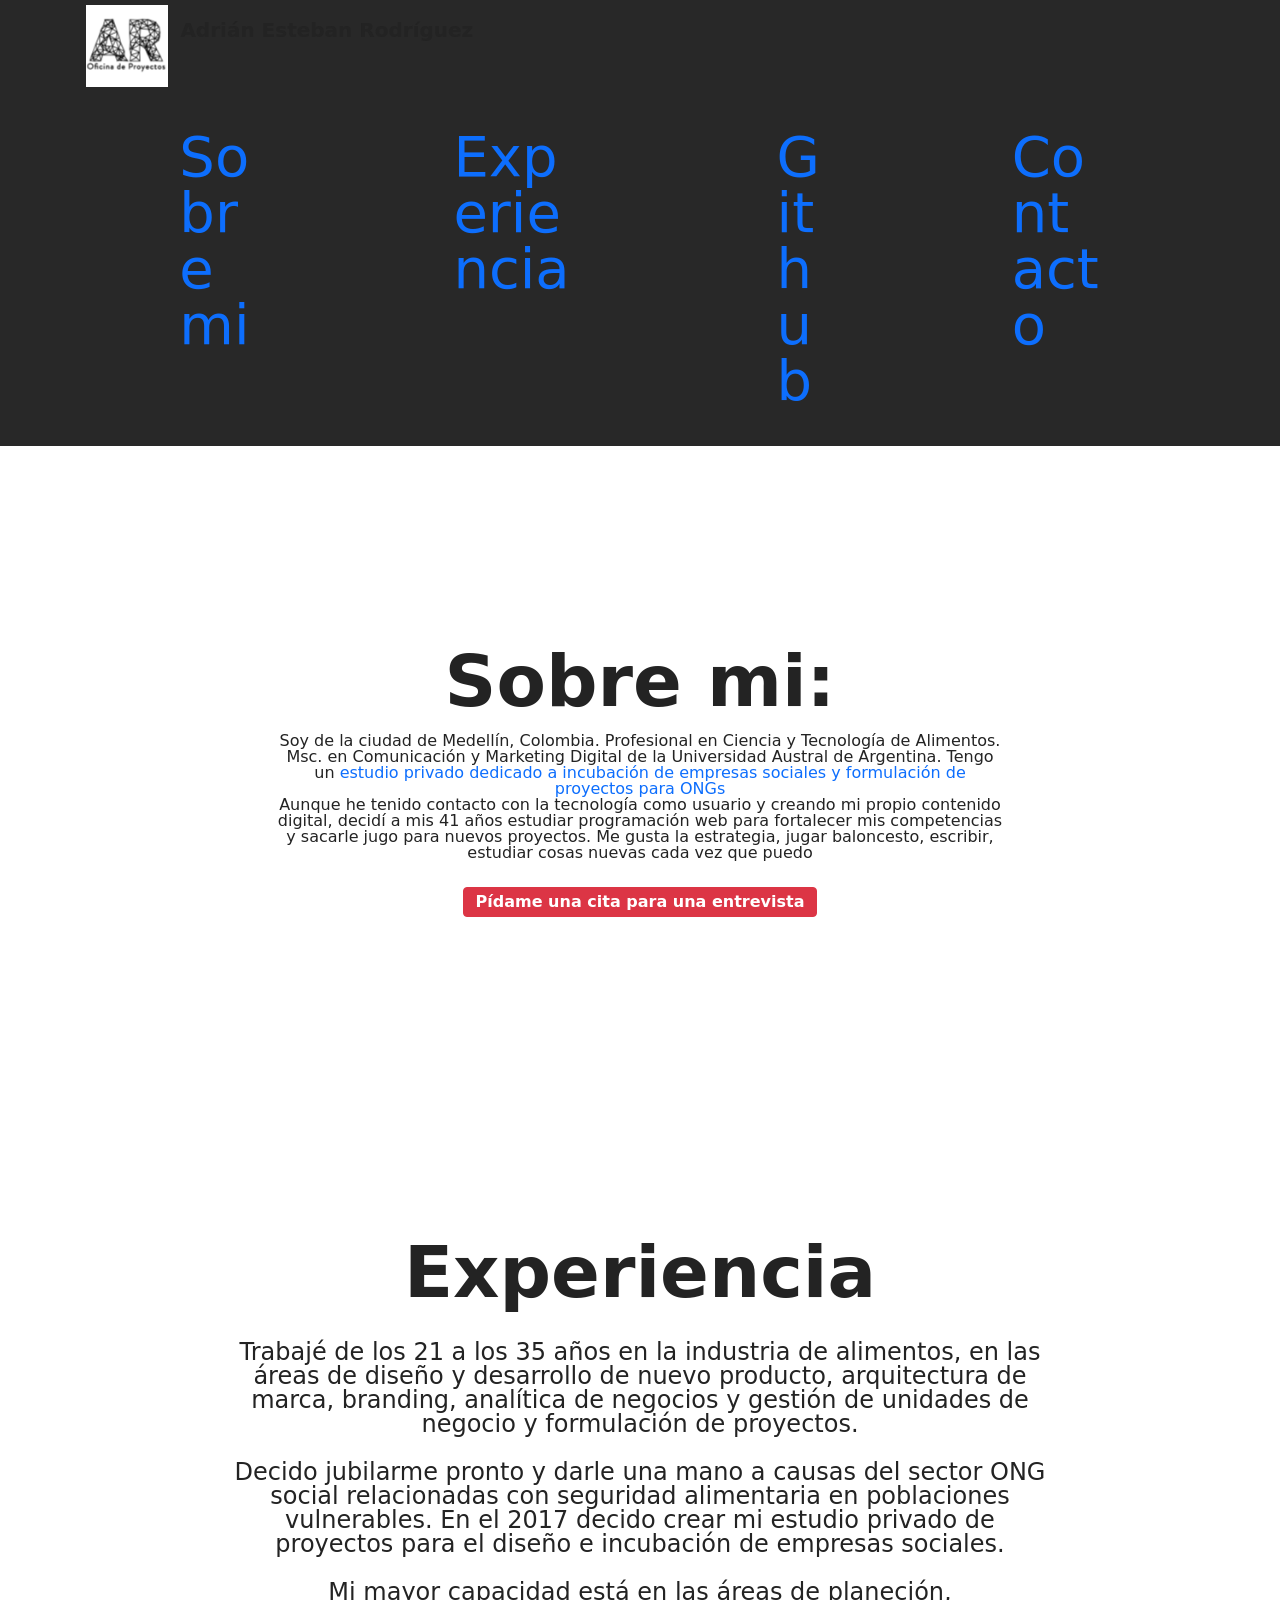
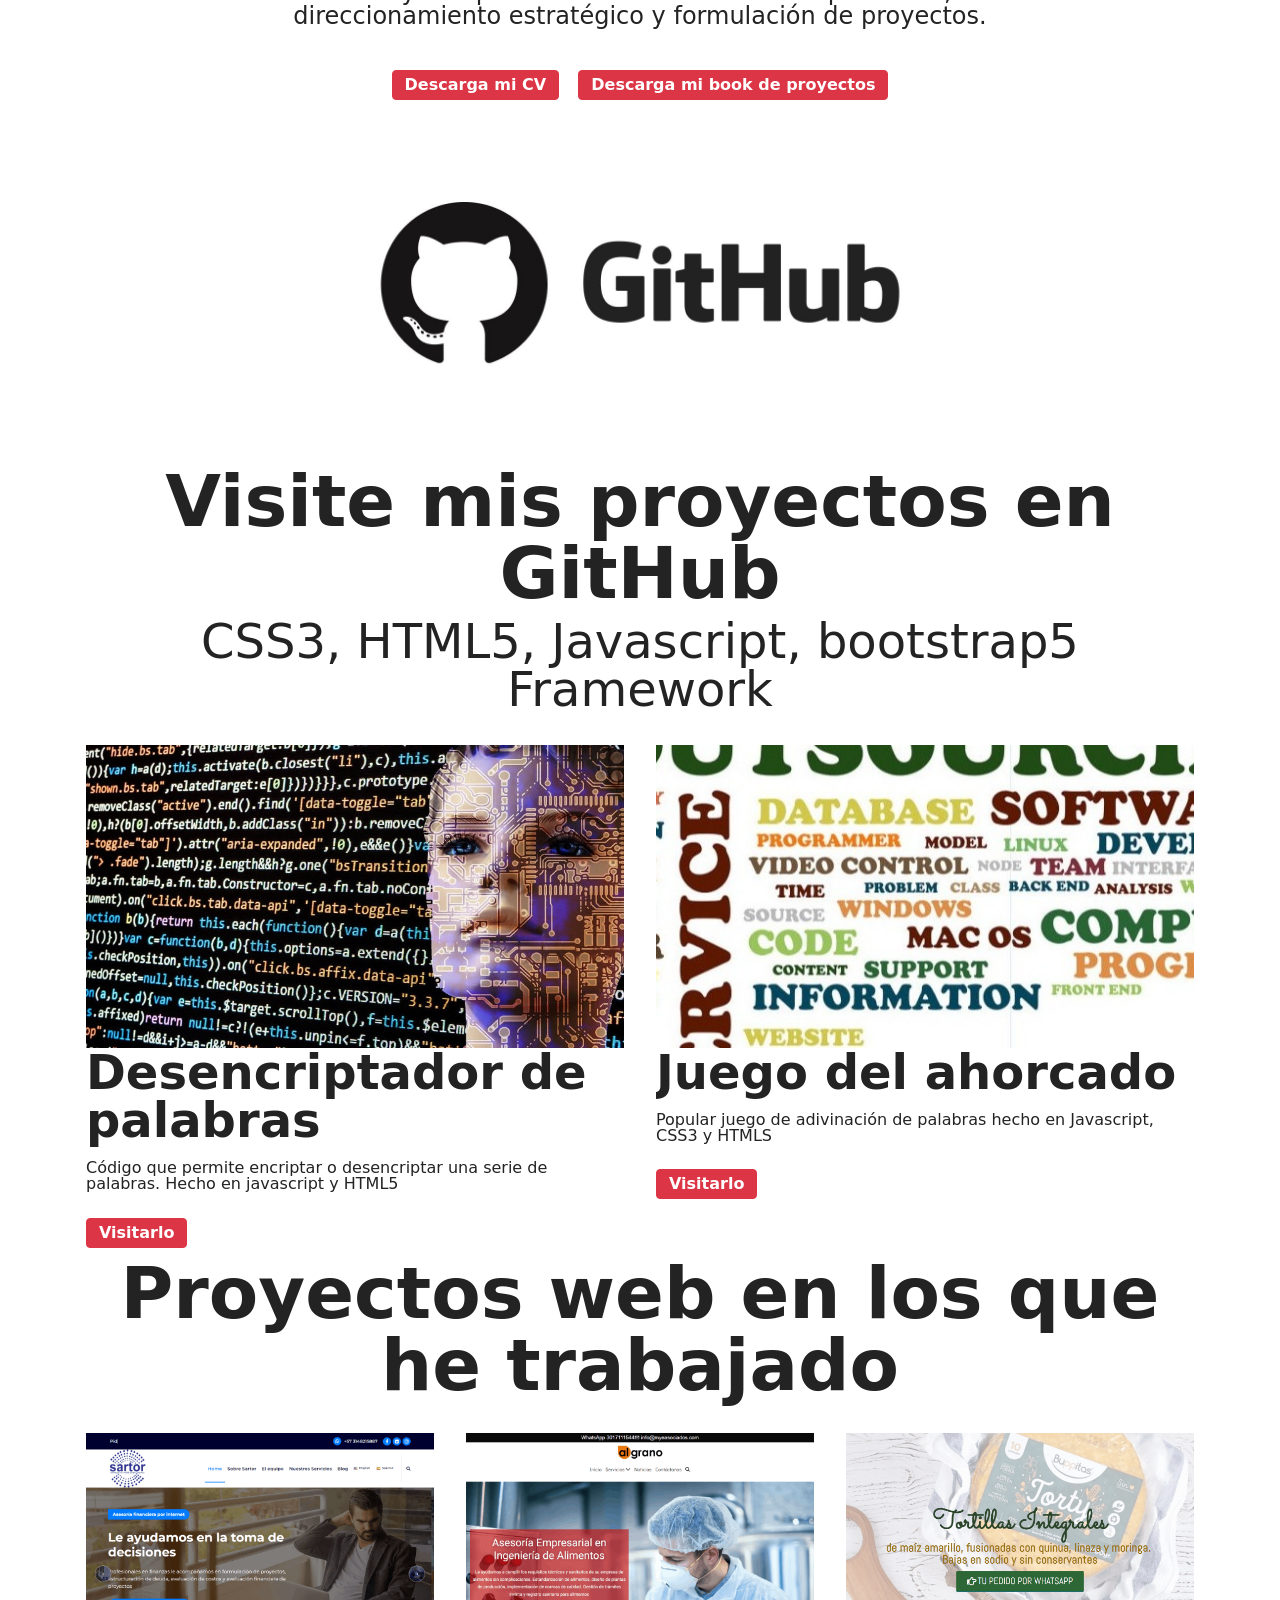
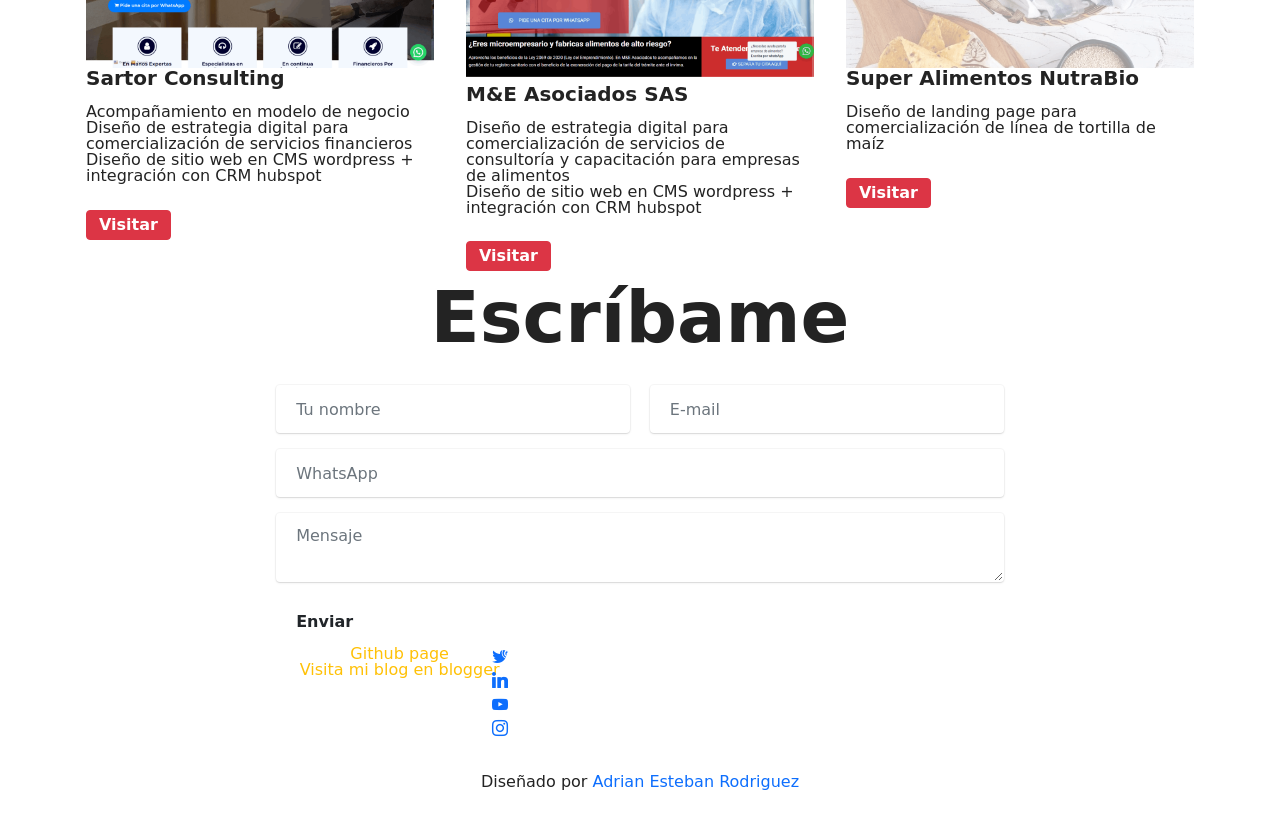
==== commit b1022385: "Update index.html" ====
--- a/index.html
+++ b/index.html
@@ -1,7 +1,7 @@
 <!DOCTYPE html>
 <html  >
 <head>
-  <!-- Site made with Mobirise Website Builder v5.6.8, https://mobirise.com -->
+  
   <meta charset="UTF-8">
   <meta http-equiv="X-UA-Compatible" content="IE=edge">
   <meta name="generator" content="Mobirise v5.6.8, mobirise.com">
@@ -314,8 +314,8 @@
             </div>
         </div>
     </div>
-</section><section class="display-7" style="padding: 0;align-items: center;justify-content: center;flex-wrap: wrap;    align-content: center;display: flex;position: relative;height: 4rem;"><a href="https://mobiri.se/240253" style="flex: 1 1;height: 4rem;position: absolute;width: 100%;z-index: 1;"><img alt="" style="height: 4rem;" src="[data-uri]"></a><p style="margin: 0;text-align: center;" class="display-7">Designed with Mobirise &#8204;</p><a style="z-index:1" href="https://mobirise.com/website-design-software.html">Free Web Site Designing Software</a></section><script src="assets/bootstrap/js/bootstrap.bundle.min.js"></script>  <script src="assets/parallax/jarallax.js"></script>  <script src="assets/smoothscroll/smooth-scroll.js"></script>  <script src="assets/ytplayer/index.js"></script>  <script src="assets/dropdown/js/navbar-dropdown.js"></script>  <script src="assets/theme/js/script.js"></script>  <script src="assets/formoid/formoid.min.js"></script>  
+</section><section class="display-7" style="padding: 0;align-items: center;justify-content: center;flex-wrap: wrap;    align-content: center;display: flex;position: relative;height: 4rem;"><a href="https://mobiri.se/240253" style="flex: 1 1;height: 4rem;position: absolute;width: 100%;z-index: 1;"><img alt="" style="height: 4rem;" src="[data-uri]"></a><p style="margin: 0;text-align: center;" class="display-7">Diseñado por &#8204;</p><a style="z-index:1" href="https://adrianestebanrodriguez.blogspot.com">Adrian Esteban Rodriguez</a></section><script src="assets/bootstrap/js/bootstrap.bundle.min.js"></script>  <script src="assets/parallax/jarallax.js"></script>  <script src="assets/smoothscroll/smooth-scroll.js"></script>  <script src="assets/ytplayer/index.js"></script>  <script src="assets/dropdown/js/navbar-dropdown.js"></script>  <script src="assets/theme/js/script.js"></script>  <script src="assets/formoid/formoid.min.js"></script>  
   
   
 </body>
-</html>+</html>
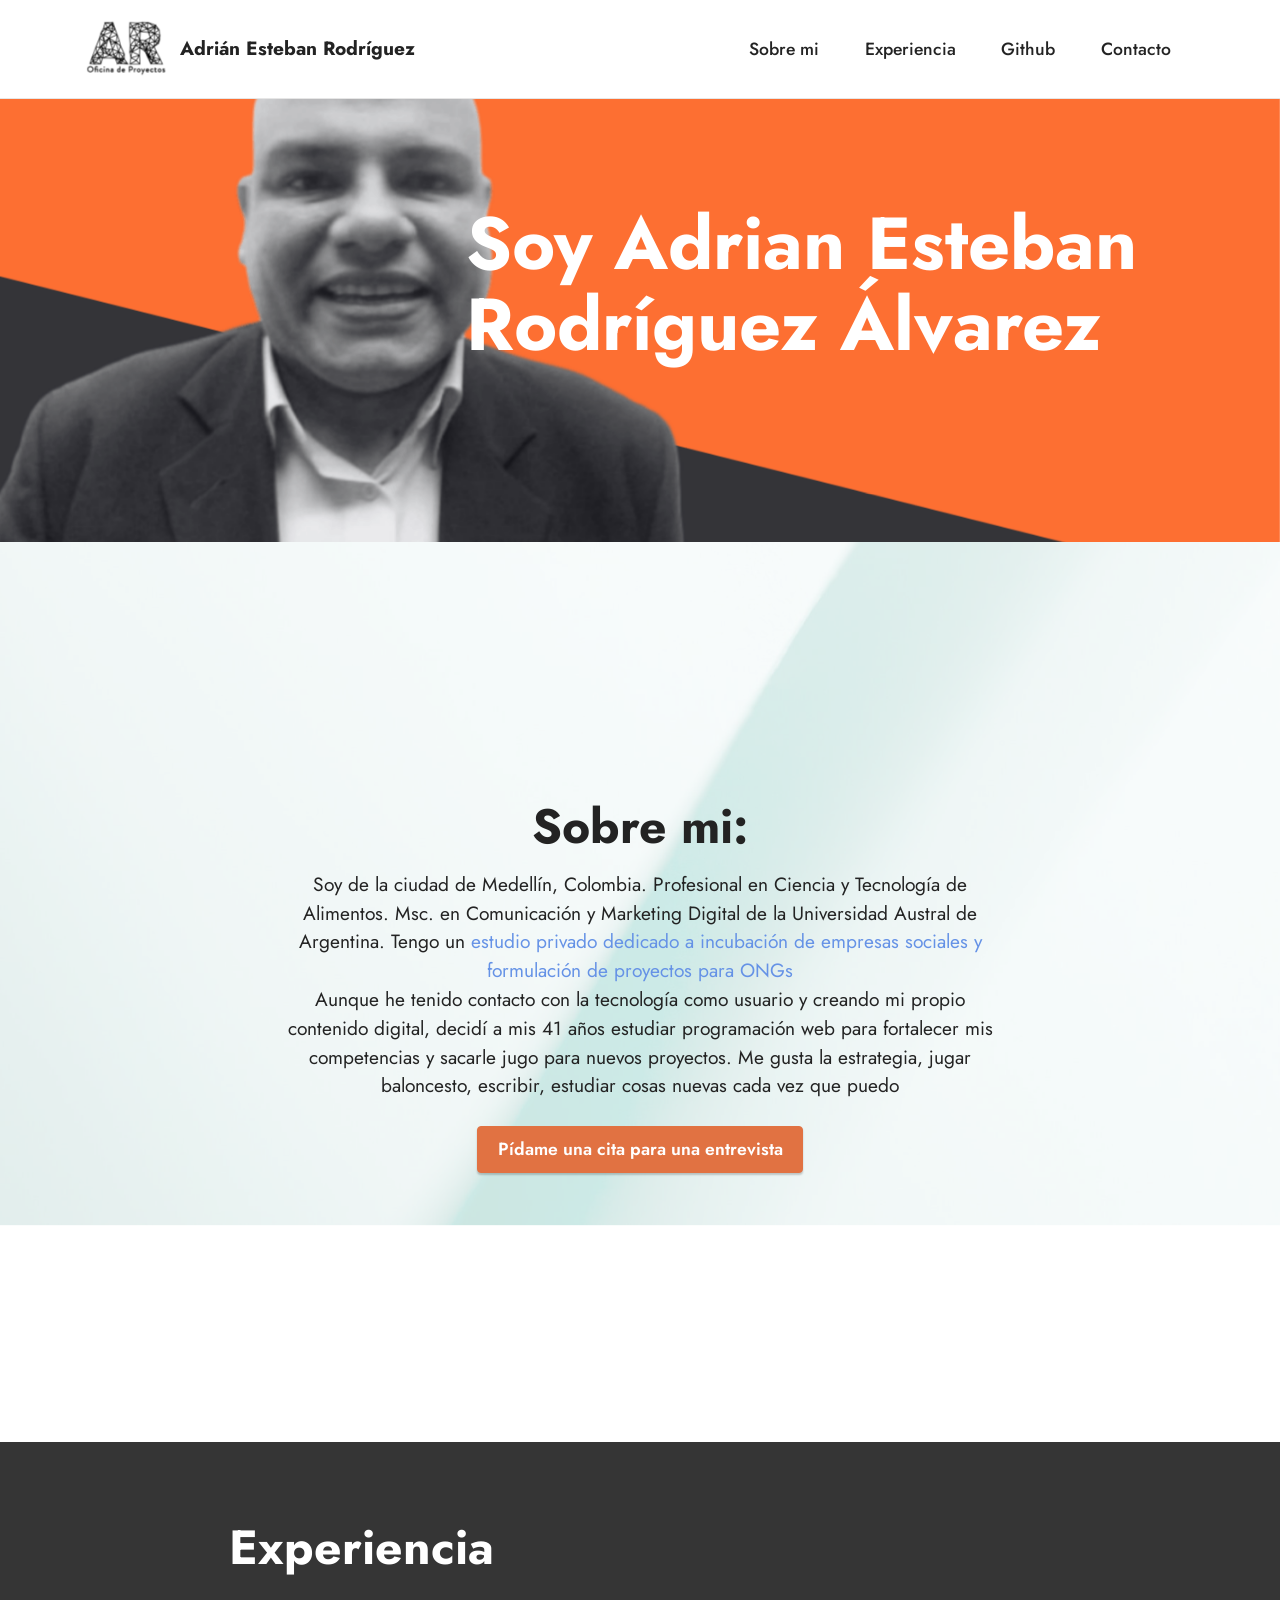
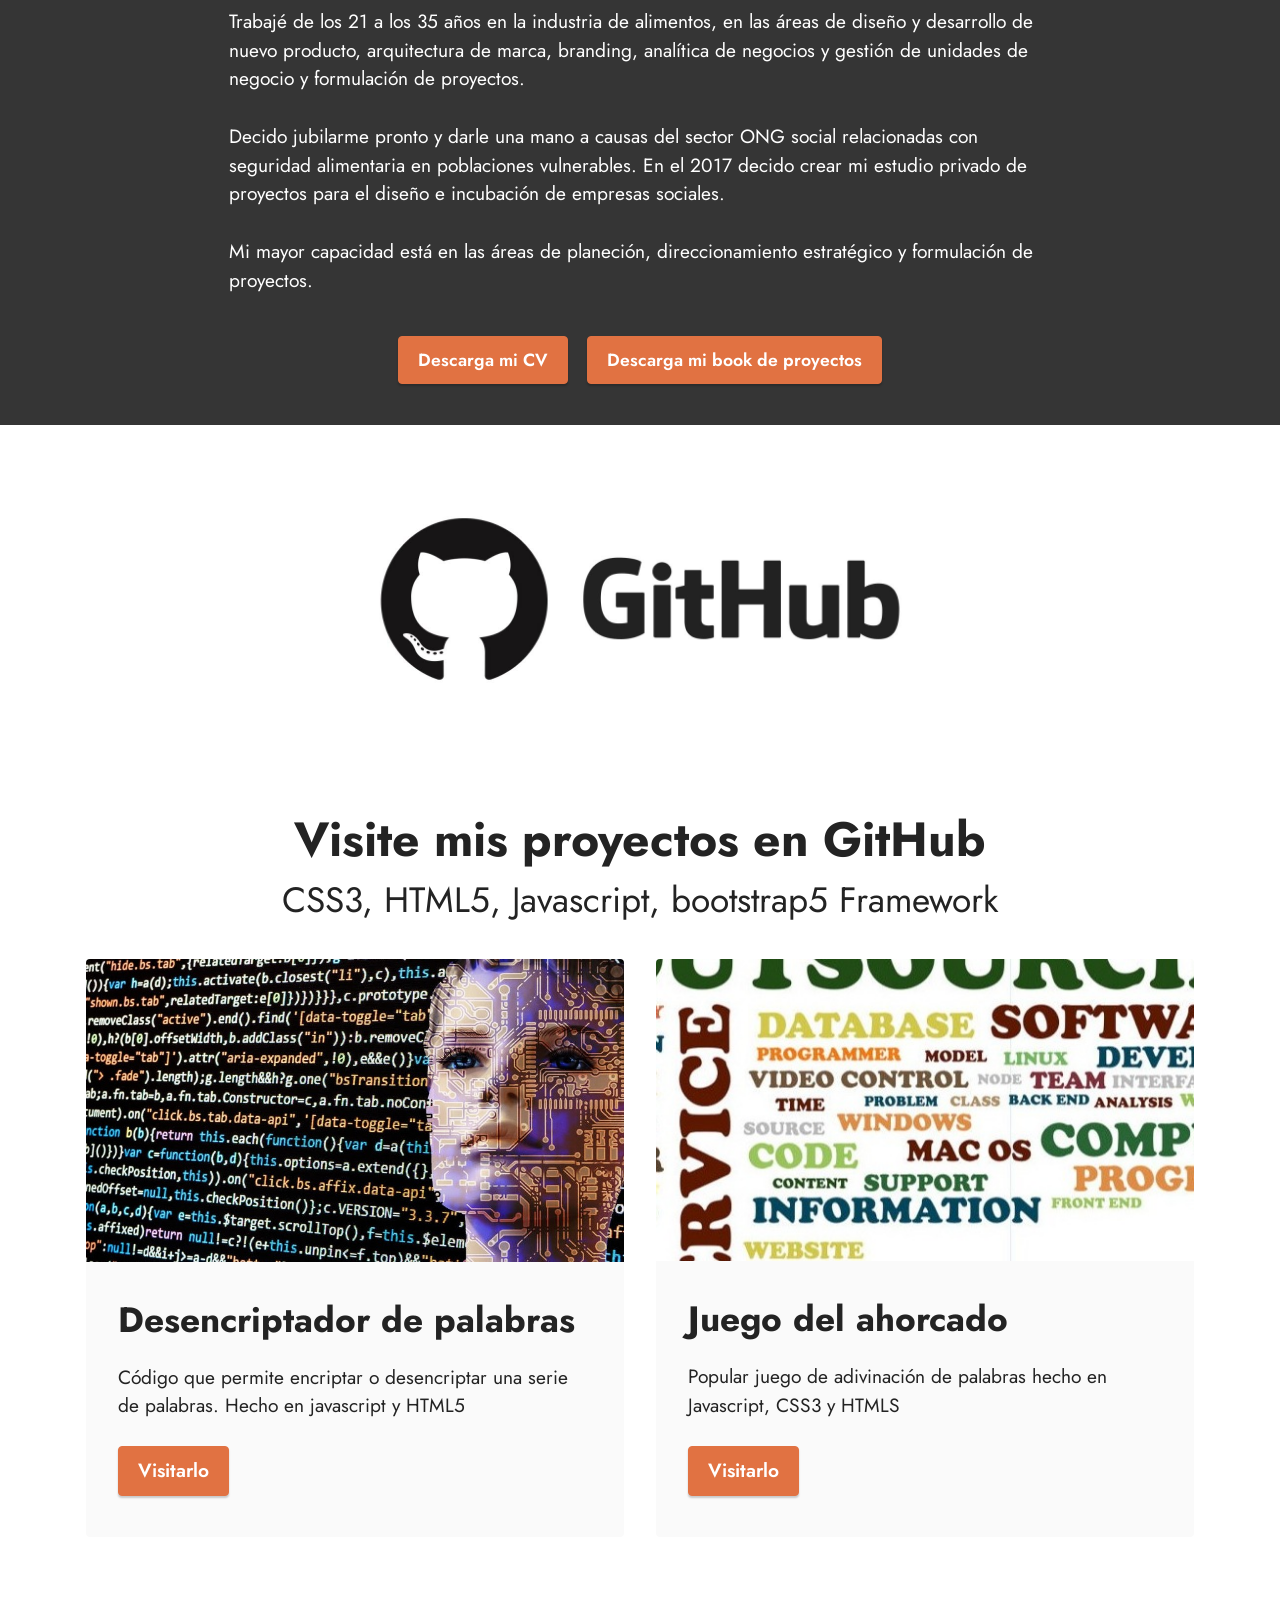
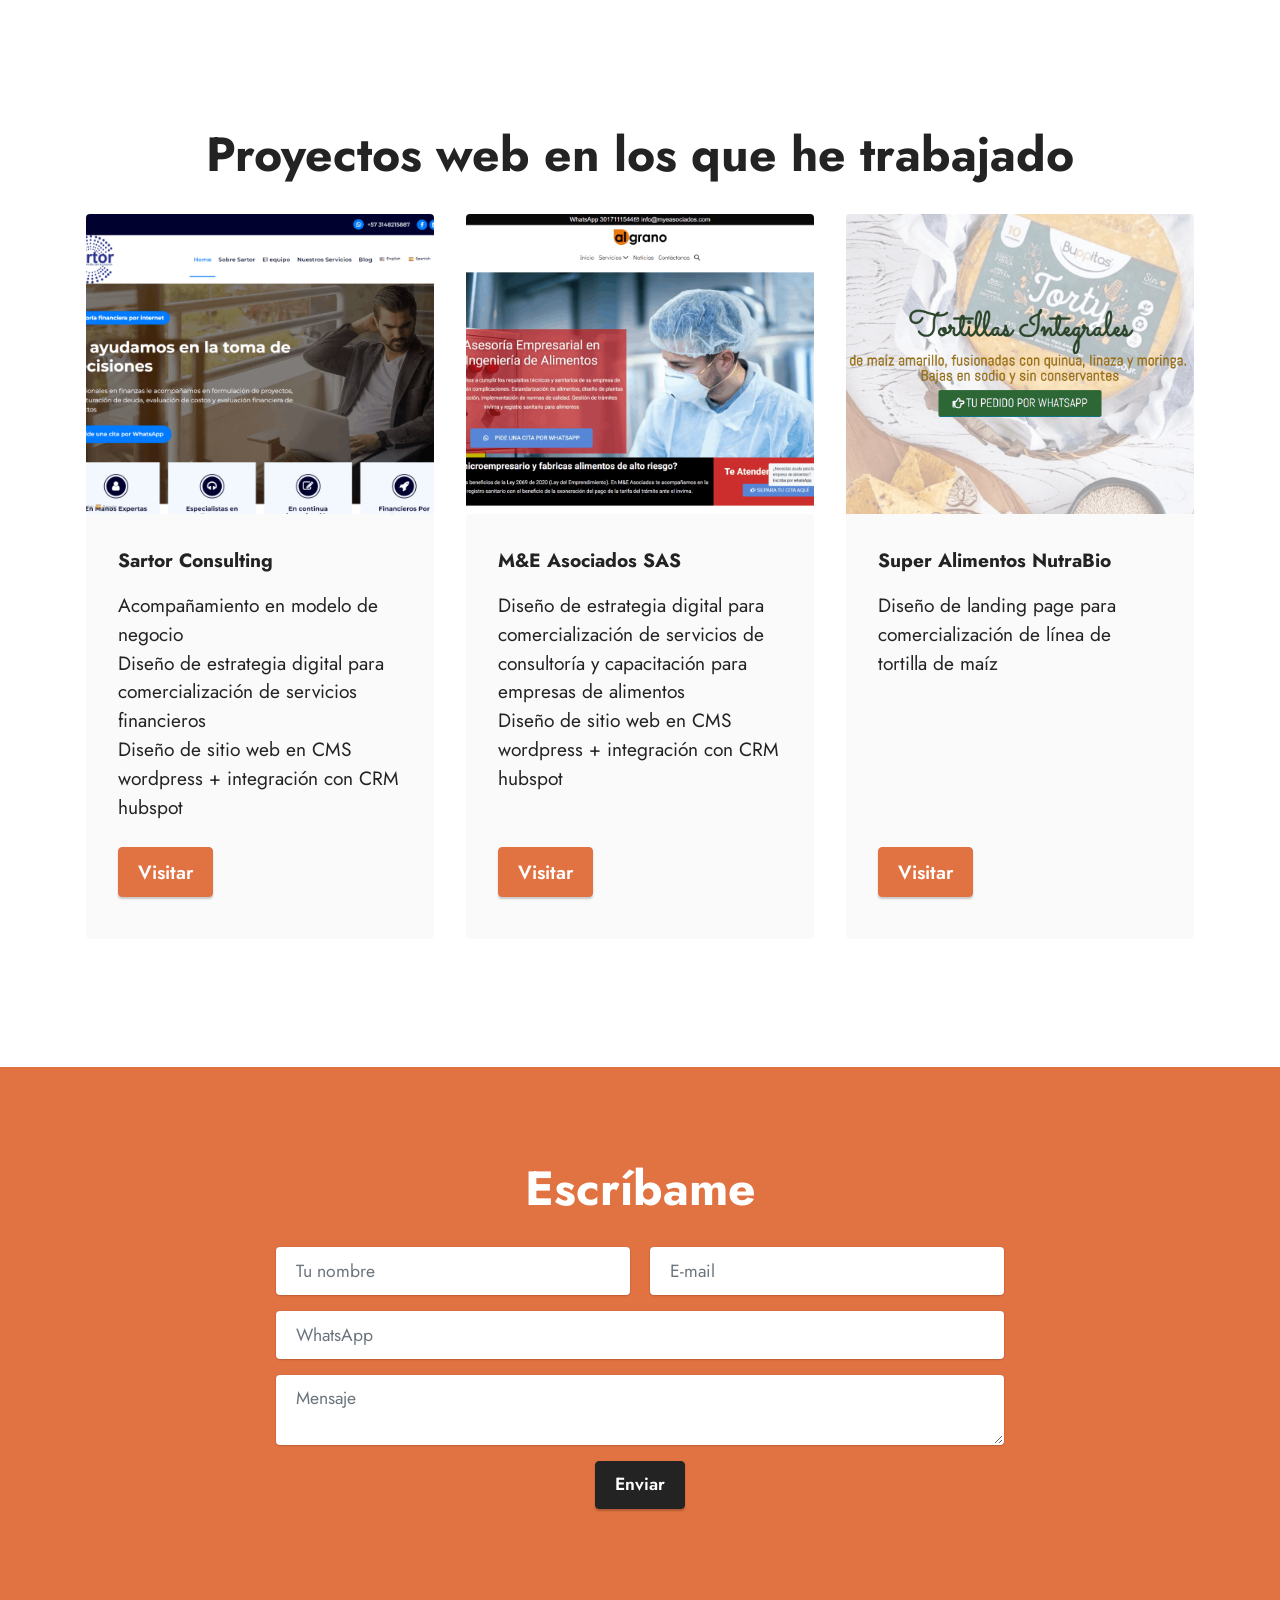
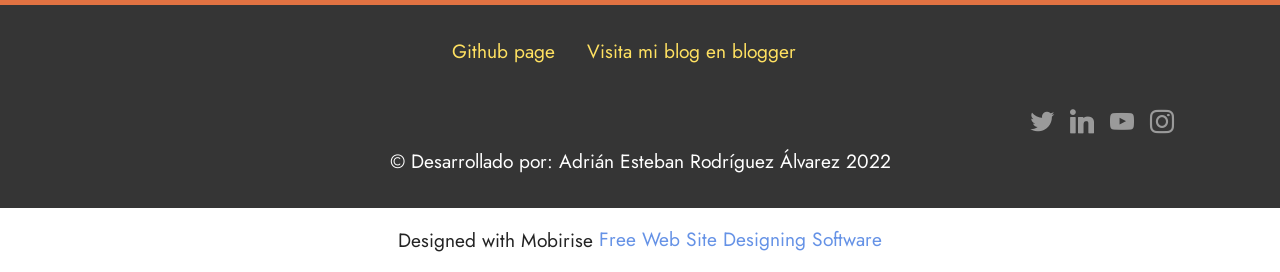
==== commit cdf89872: "Add files via upload" ====
--- a/index.html
+++ b/index.html
@@ -1,7 +1,7 @@
 <!DOCTYPE html>
 <html  >
 <head>
-  
+  <!-- Site made with Mobirise Website Builder v5.6.8, https://mobirise.com -->
   <meta charset="UTF-8">
   <meta http-equiv="X-UA-Compatible" content="IE=edge">
   <meta name="generator" content="Mobirise v5.6.8, mobirise.com">
@@ -314,8 +314,8 @@
             </div>
         </div>
     </div>
-</section><section class="display-7" style="padding: 0;align-items: center;justify-content: center;flex-wrap: wrap;    align-content: center;display: flex;position: relative;height: 4rem;"><a href="https://mobiri.se/240253" style="flex: 1 1;height: 4rem;position: absolute;width: 100%;z-index: 1;"><img alt="" style="height: 4rem;" src="[data-uri]"></a><p style="margin: 0;text-align: center;" class="display-7">Diseñado por &#8204;</p><a style="z-index:1" href="https://adrianestebanrodriguez.blogspot.com">Adrian Esteban Rodriguez</a></section><script src="assets/bootstrap/js/bootstrap.bundle.min.js"></script>  <script src="assets/parallax/jarallax.js"></script>  <script src="assets/smoothscroll/smooth-scroll.js"></script>  <script src="assets/ytplayer/index.js"></script>  <script src="assets/dropdown/js/navbar-dropdown.js"></script>  <script src="assets/theme/js/script.js"></script>  <script src="assets/formoid/formoid.min.js"></script>  
+</section><section class="display-7" style="padding: 0;align-items: center;justify-content: center;flex-wrap: wrap;    align-content: center;display: flex;position: relative;height: 4rem;"><a href="https://mobiri.se/240253" style="flex: 1 1;height: 4rem;position: absolute;width: 100%;z-index: 1;"><img alt="" style="height: 4rem;" src="[data-uri]"></a><p style="margin: 0;text-align: center;" class="display-7">Designed with Mobirise &#8204;</p><a style="z-index:1" href="https://mobirise.com/website-design-software.html">Free Web Site Designing Software</a></section><script src="assets/bootstrap/js/bootstrap.bundle.min.js"></script>  <script src="assets/parallax/jarallax.js"></script>  <script src="assets/smoothscroll/smooth-scroll.js"></script>  <script src="assets/ytplayer/index.js"></script>  <script src="assets/dropdown/js/navbar-dropdown.js"></script>  <script src="assets/theme/js/script.js"></script>  <script src="assets/formoid/formoid.min.js"></script>  
   
   
 </body>
-</html>
+</html>
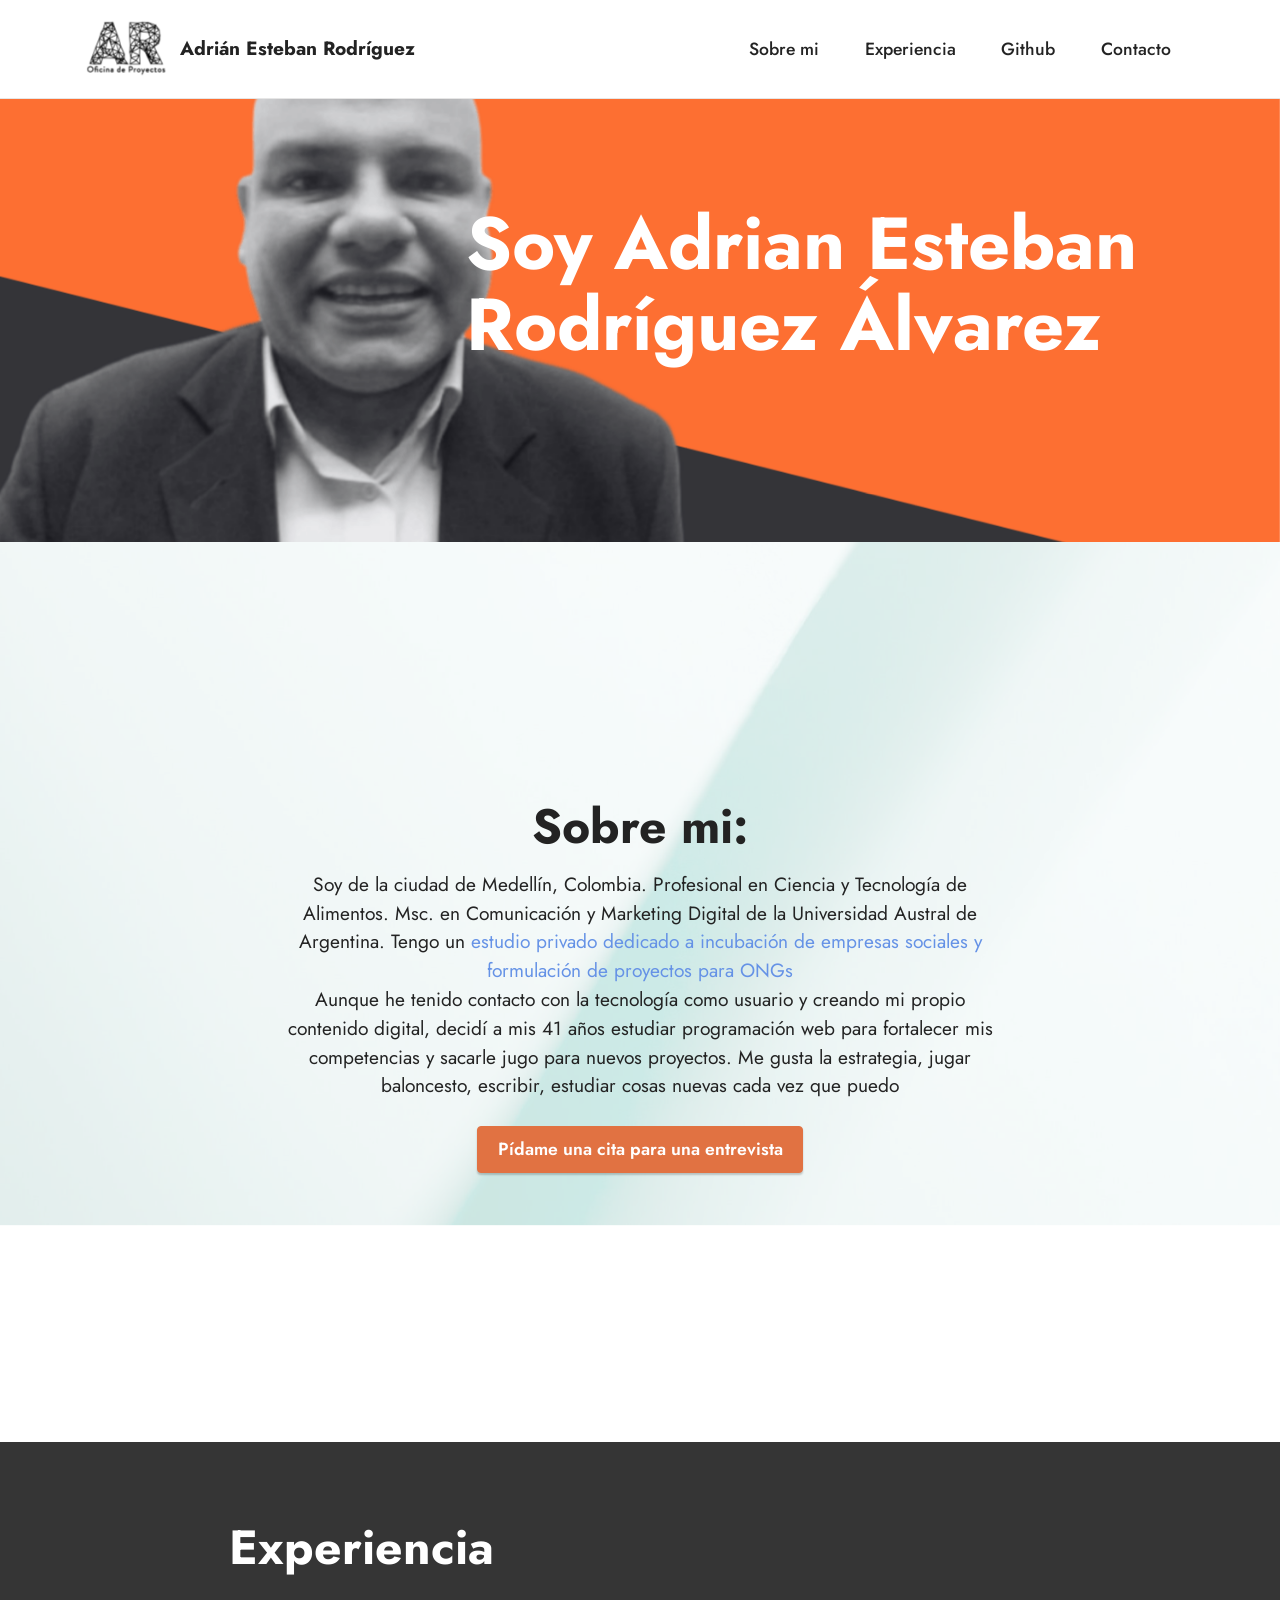
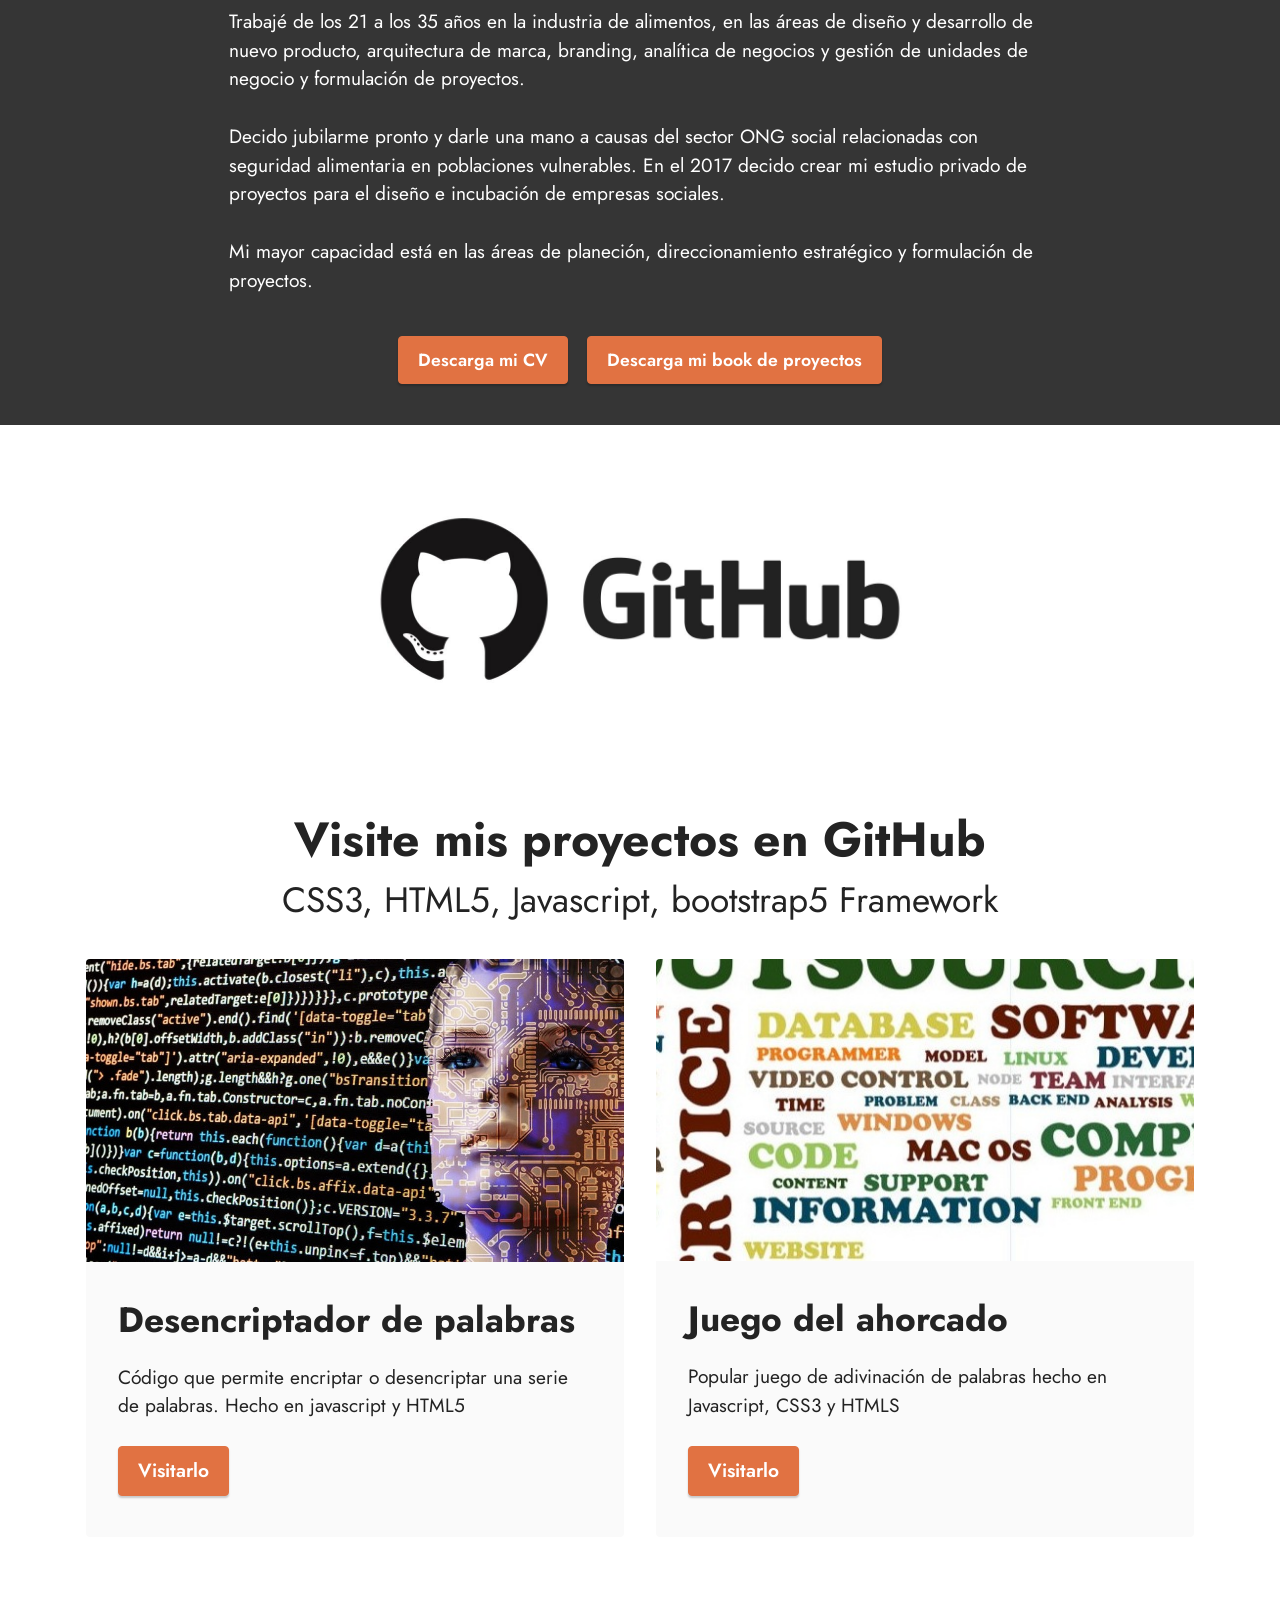
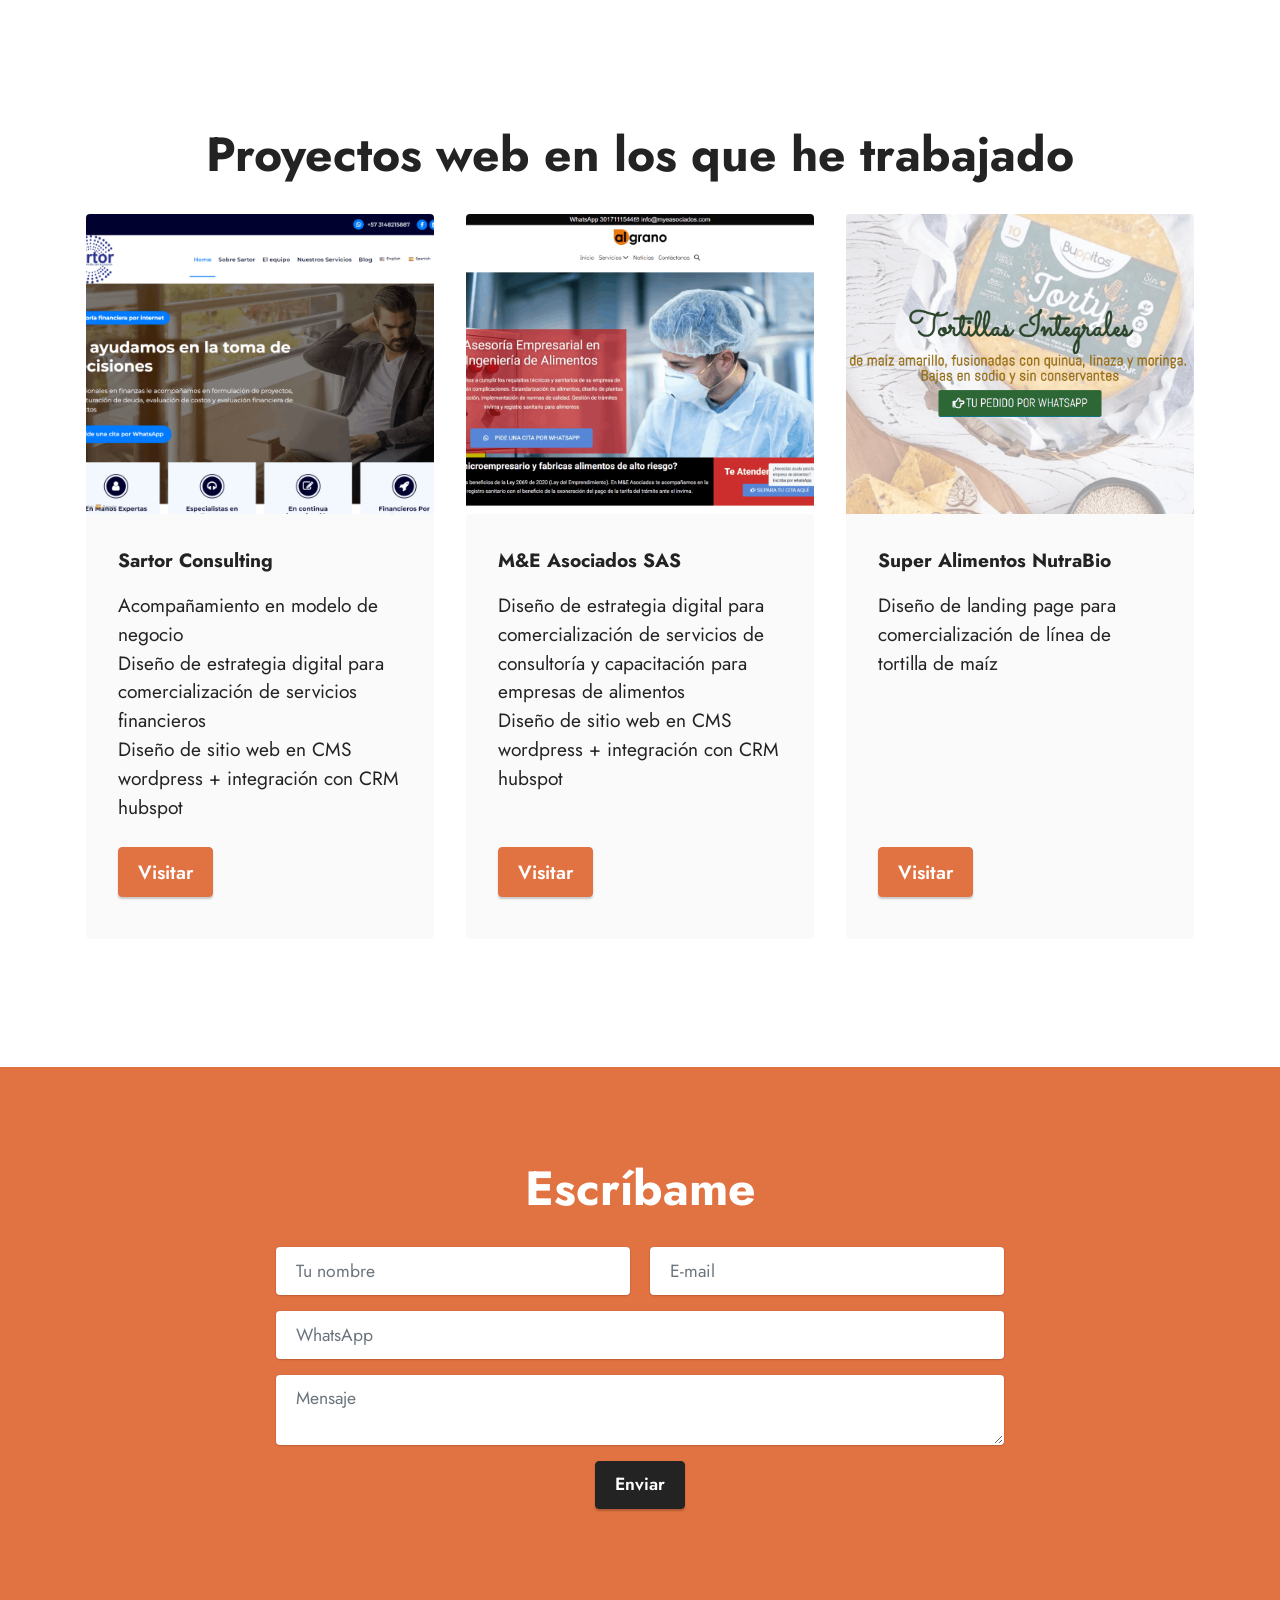
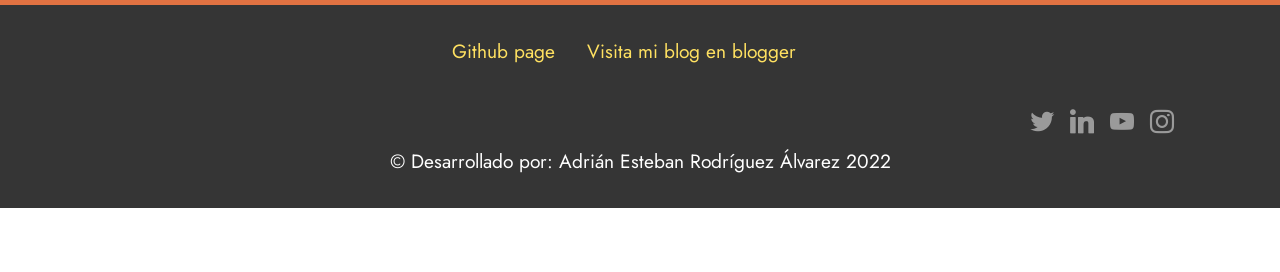
==== commit adb09f1d: "Update index.html" ====
--- a/index.html
+++ b/index.html
@@ -314,8 +314,8 @@
             </div>
         </div>
     </div>
-</section><section class="display-7" style="padding: 0;align-items: center;justify-content: center;flex-wrap: wrap;    align-content: center;display: flex;position: relative;height: 4rem;"><a href="https://mobiri.se/240253" style="flex: 1 1;height: 4rem;position: absolute;width: 100%;z-index: 1;"><img alt="" style="height: 4rem;" src="[data-uri]"></a><p style="margin: 0;text-align: center;" class="display-7">Designed with Mobirise &#8204;</p><a style="z-index:1" href="https://mobirise.com/website-design-software.html">Free Web Site Designing Software</a></section><script src="assets/bootstrap/js/bootstrap.bundle.min.js"></script>  <script src="assets/parallax/jarallax.js"></script>  <script src="assets/smoothscroll/smooth-scroll.js"></script>  <script src="assets/ytplayer/index.js"></script>  <script src="assets/dropdown/js/navbar-dropdown.js"></script>  <script src="assets/theme/js/script.js"></script>  <script src="assets/formoid/formoid.min.js"></script>  
+</section><section class="display-7" style="padding: 0;align-items: center;justify-content: center;flex-wrap: wrap;    align-content: center;display: flex;position: relative;height: 4rem;"><a href="https://mobiri.se/240253" style="flex: 1 1;height: 4rem;position: absolute;width: 100%;z-index: 1;"><img alt="" style="height: 4rem;" src="[data-uri]"></a><p style="margin: 0;text-align: center;" class="display-7"> &#8204;</p><a style="z-index:1" href="https://mobirise.com/website-design-software.html"></a></section><script src="assets/bootstrap/js/bootstrap.bundle.min.js"></script>  <script src="assets/parallax/jarallax.js"></script>  <script src="assets/smoothscroll/smooth-scroll.js"></script>  <script src="assets/ytplayer/index.js"></script>  <script src="assets/dropdown/js/navbar-dropdown.js"></script>  <script src="assets/theme/js/script.js"></script>  <script src="assets/formoid/formoid.min.js"></script>  
   
   
 </body>
-</html>+</html>
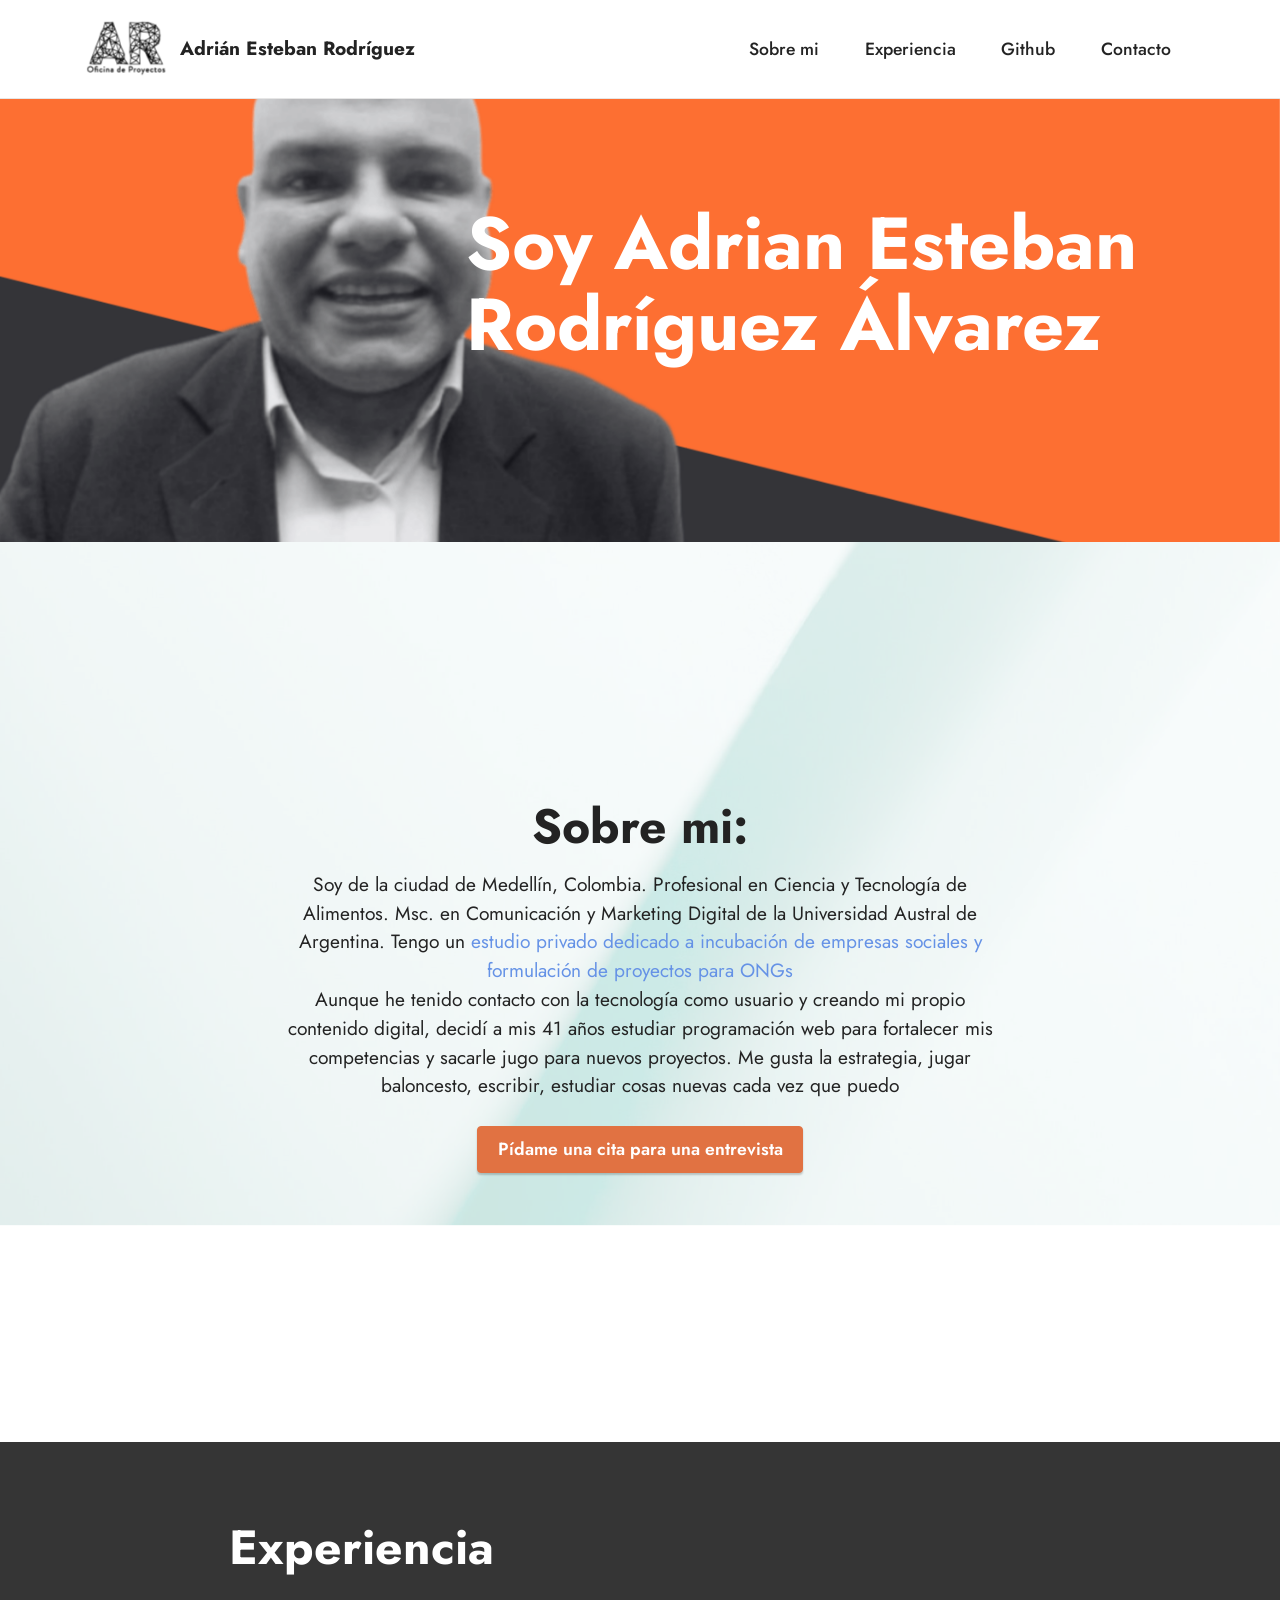
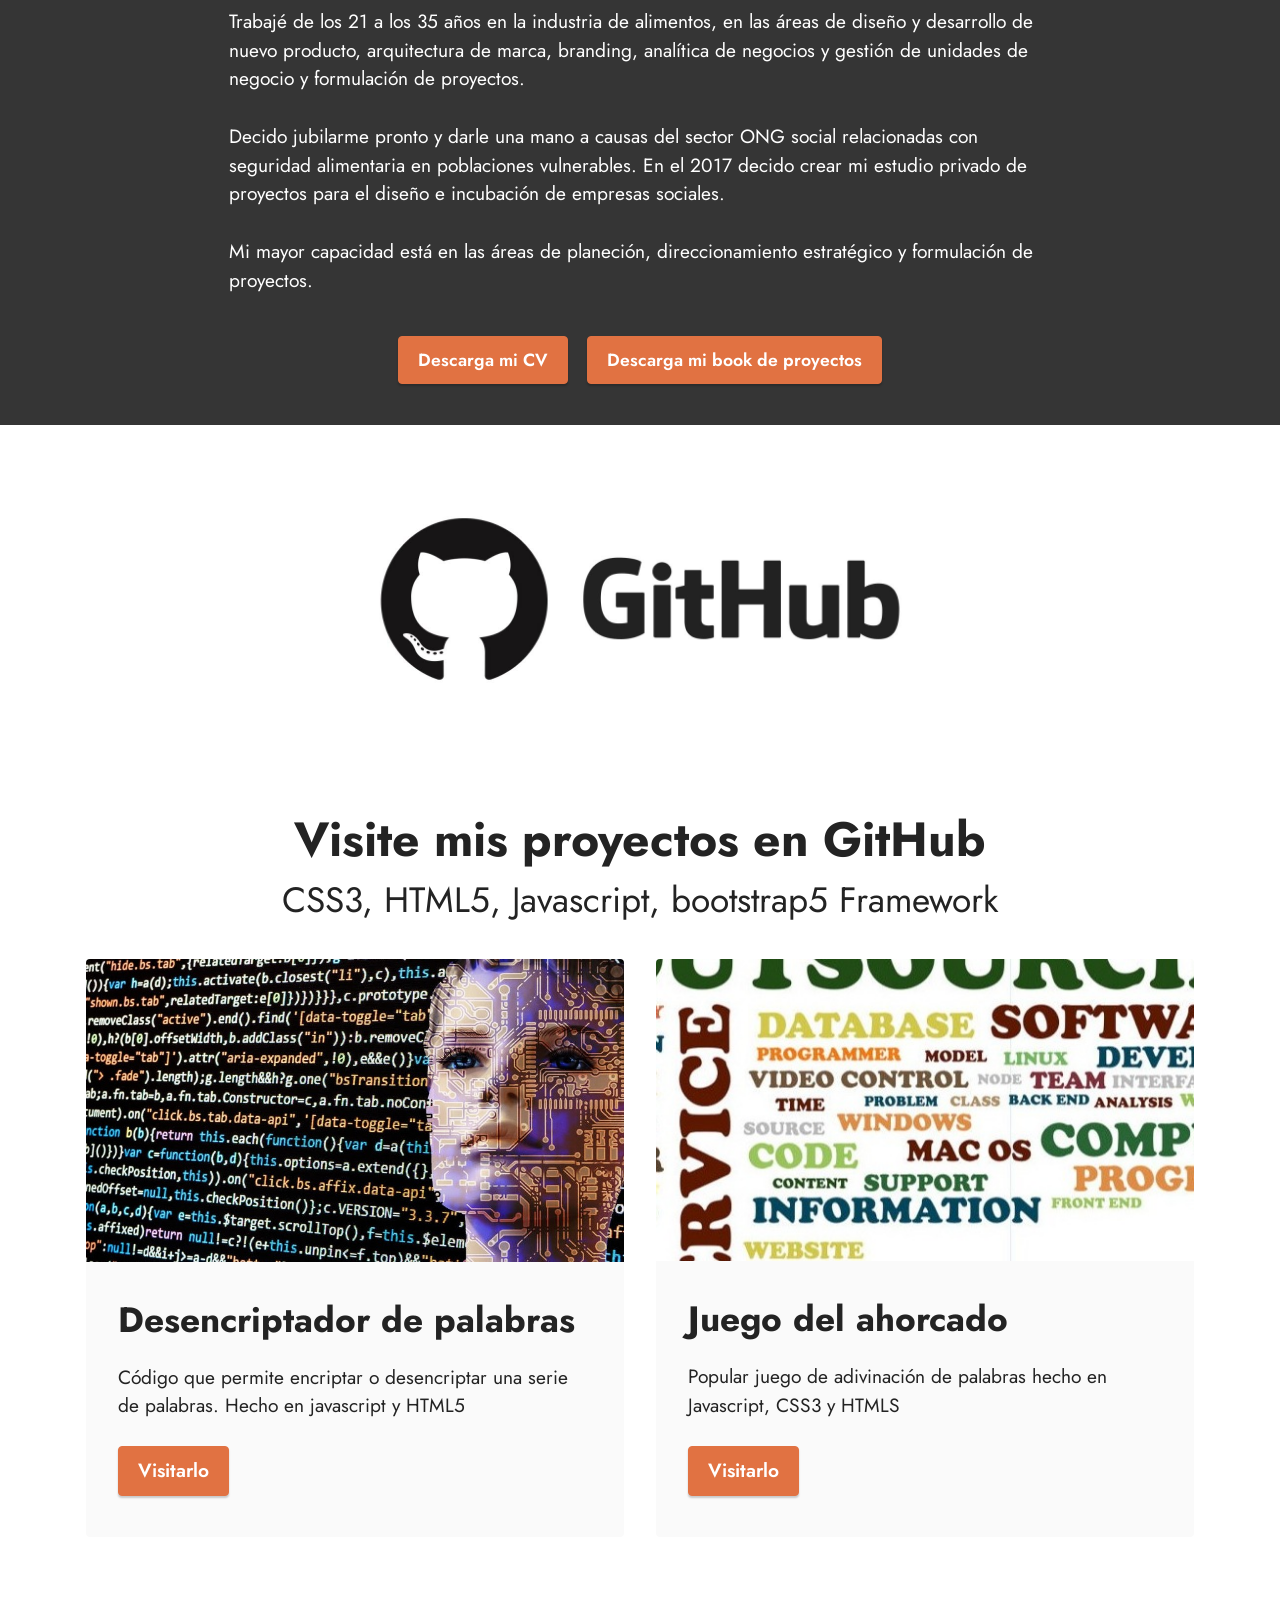
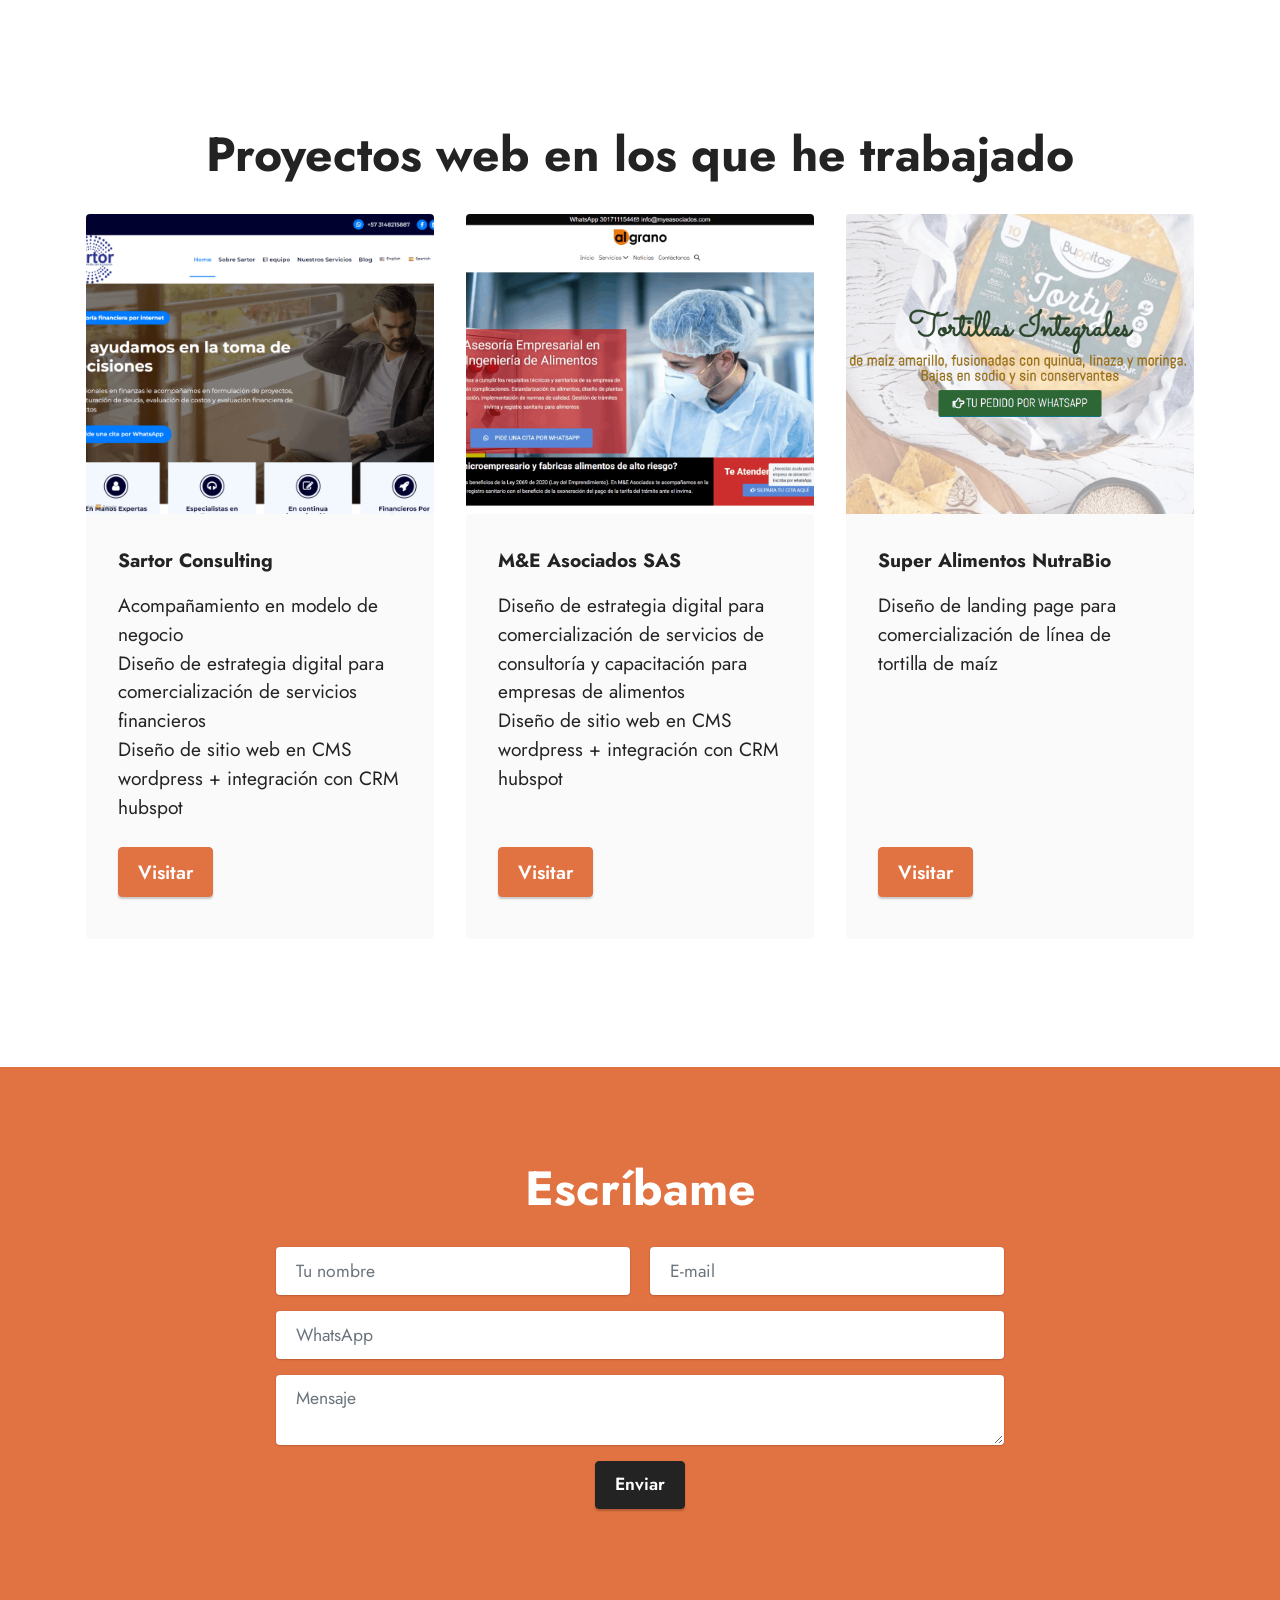
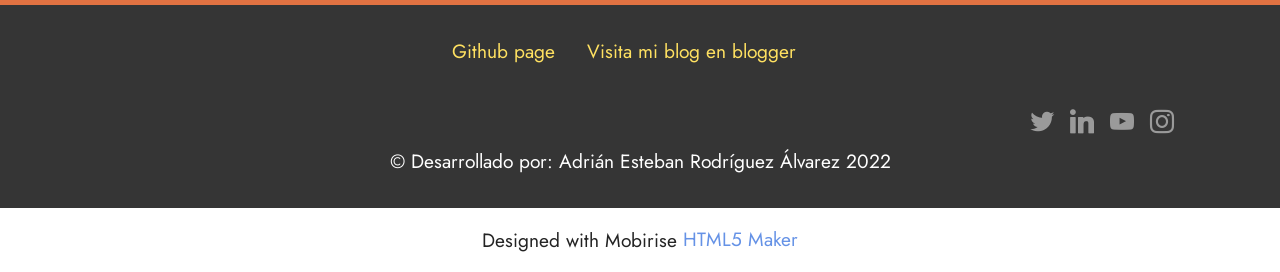
==== commit 6ec59223: "Add files via upload" ====
--- a/index.html
+++ b/index.html
@@ -107,7 +107,7 @@
             <div class="title col-12 col-md-9">
                 <h3 class="mbr-section-title mbr-fonts-style align-center mb-4 display-2"><strong>Experiencia</strong></h3>
                 <h4 class="mbr-section-subtitle align-center mbr-fonts-style mb-4 display-7">Trabajé de los 21 a los 35 años en la industria de alimentos, en las áreas de diseño y desarrollo de nuevo producto, arquitectura de marca, branding, analítica de negocios y gestión de unidades de negocio y formulación de proyectos.<br><br>Decido jubilarme pronto y darle una mano a causas del sector ONG social relacionadas con seguridad alimentaria en poblaciones vulnerables. En el 2017 decido crear mi estudio privado de proyectos para el diseño e incubación de empresas sociales.<br><br>Mi mayor capacidad está en las áreas de planeción, direccionamiento estratégico y formulación de proyectos.</h4>
-                <div class="mbr-section-btn align-center"><a class="btn btn-danger display-4" href="https://mobiri.se">Descarga mi CV</a> <a class="btn btn-danger display-4" href="https://mobiri.se">Descarga mi book de proyectos</a></div>
+                <div class="mbr-section-btn align-center"><a class="btn btn-danger display-4" href="https://www.linkedin.com/in/adrian-esteban-rodriguez/overlay/1635494469516/single-media-viewer/" target="_blank">Descarga mi CV</a> <a class="btn btn-danger display-4" href="https://www.linkedin.com/in/adrian-esteban-rodriguez/overlay/1635460813784/single-media-viewer/" target="_blank">Descarga mi book de proyectos</a></div>
             </div>
         </div>
     </div>
@@ -237,7 +237,7 @@
         </div>
         <div class="row justify-content-center mt-4">
             <div class="col-lg-8 mx-auto mbr-form" data-form-type="formoid">
-                <form action="https://mobirise.eu/" method="POST" class="mbr-form form-with-styler" data-form-title="Form Name"><input type="hidden" name="email" data-form-email="true" value="vFuccVAljnBIG5VJ5cxtq5o+KBt3rqJyb1QXE8LZVTSFpikx0/0ycRzRY5cUUPtj2KlACesZYpqOdxTm6qDdYDmjOvQ8/jE/22IjJWJGssBns8gC0nPOk9yUv6SJPnyY">
+                <form action="https://mobirise.eu/" method="POST" class="mbr-form form-with-styler" data-form-title="Form Name"><input type="hidden" name="email" data-form-email="true" value="3mFuAAYiSu/azY598O/RaIYME7DBruEcKhIvjjnYmbRDqZcAhYatxc6QJXb0PcnYSxGJXkjyHpVc8nb+rWERH8B0FbqKDdDMCdVRaDy9EKlcea1o6D9SeRYet1E4VLHW">
                     <div class="row">
                         <div hidden="hidden" data-form-alert="" class="alert alert-success col-12">Gracias por escribirme, me pondré en contacto lo más pronto posible</div>
                         <div hidden="hidden" data-form-alert-danger="" class="alert alert-danger col-12">
@@ -314,8 +314,8 @@
             </div>
         </div>
     </div>
-</section><section class="display-7" style="padding: 0;align-items: center;justify-content: center;flex-wrap: wrap;    align-content: center;display: flex;position: relative;height: 4rem;"><a href="https://mobiri.se/240253" style="flex: 1 1;height: 4rem;position: absolute;width: 100%;z-index: 1;"><img alt="" style="height: 4rem;" src="[data-uri]"></a><p style="margin: 0;text-align: center;" class="display-7"> &#8204;</p><a style="z-index:1" href="https://mobirise.com/website-design-software.html"></a></section><script src="assets/bootstrap/js/bootstrap.bundle.min.js"></script>  <script src="assets/parallax/jarallax.js"></script>  <script src="assets/smoothscroll/smooth-scroll.js"></script>  <script src="assets/ytplayer/index.js"></script>  <script src="assets/dropdown/js/navbar-dropdown.js"></script>  <script src="assets/theme/js/script.js"></script>  <script src="assets/formoid/formoid.min.js"></script>  
+</section><section class="display-7" style="padding: 0;align-items: center;justify-content: center;flex-wrap: wrap;    align-content: center;display: flex;position: relative;height: 4rem;"><a href="https://mobiri.se/240253" style="flex: 1 1;height: 4rem;position: absolute;width: 100%;z-index: 1;"><img alt="" style="height: 4rem;" src="[data-uri]"></a><p style="margin: 0;text-align: center;" class="display-7">Designed with Mobirise &#8204;</p><a style="z-index:1" href="https://mobirise.com/html-builder.html">HTML5 Maker</a></section><script src="assets/bootstrap/js/bootstrap.bundle.min.js"></script>  <script src="assets/parallax/jarallax.js"></script>  <script src="assets/smoothscroll/smooth-scroll.js"></script>  <script src="assets/ytplayer/index.js"></script>  <script src="assets/dropdown/js/navbar-dropdown.js"></script>  <script src="assets/theme/js/script.js"></script>  <script src="assets/formoid/formoid.min.js"></script>  
   
   
 </body>
-</html>
+</html>
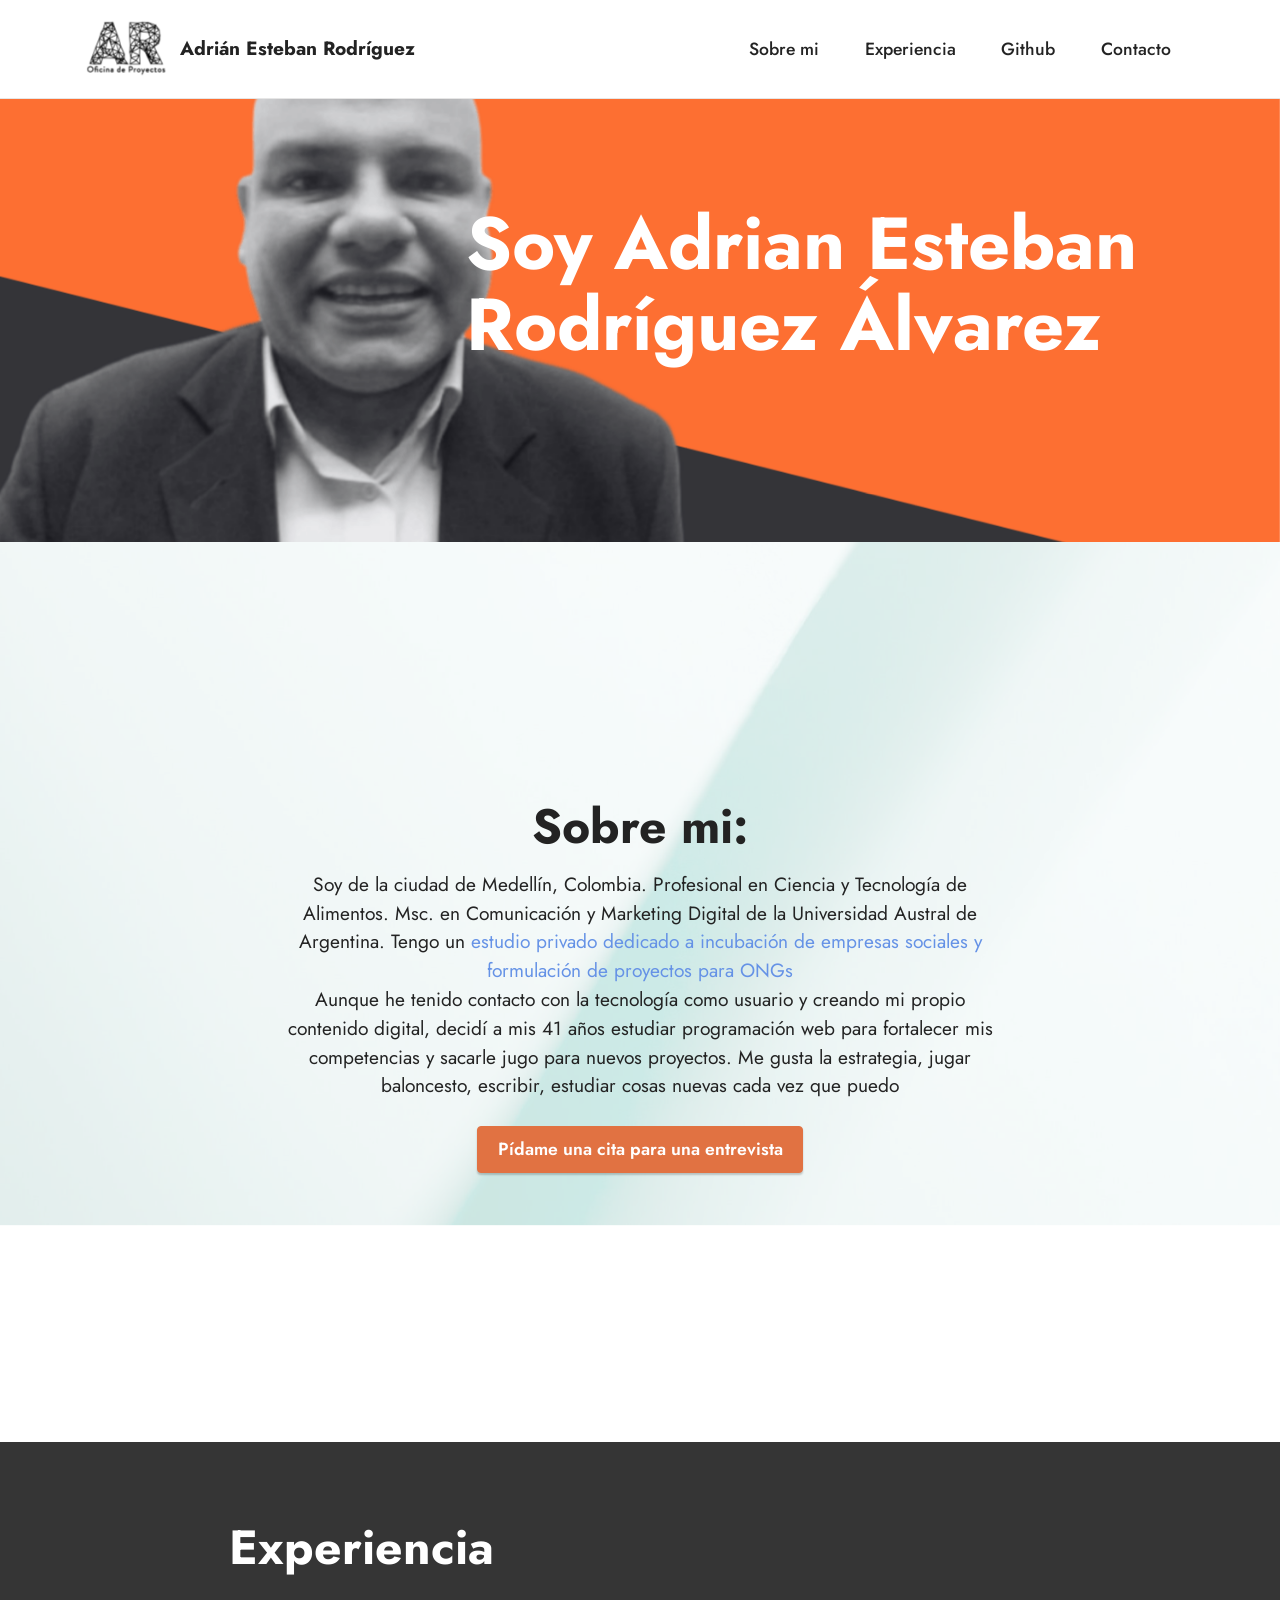
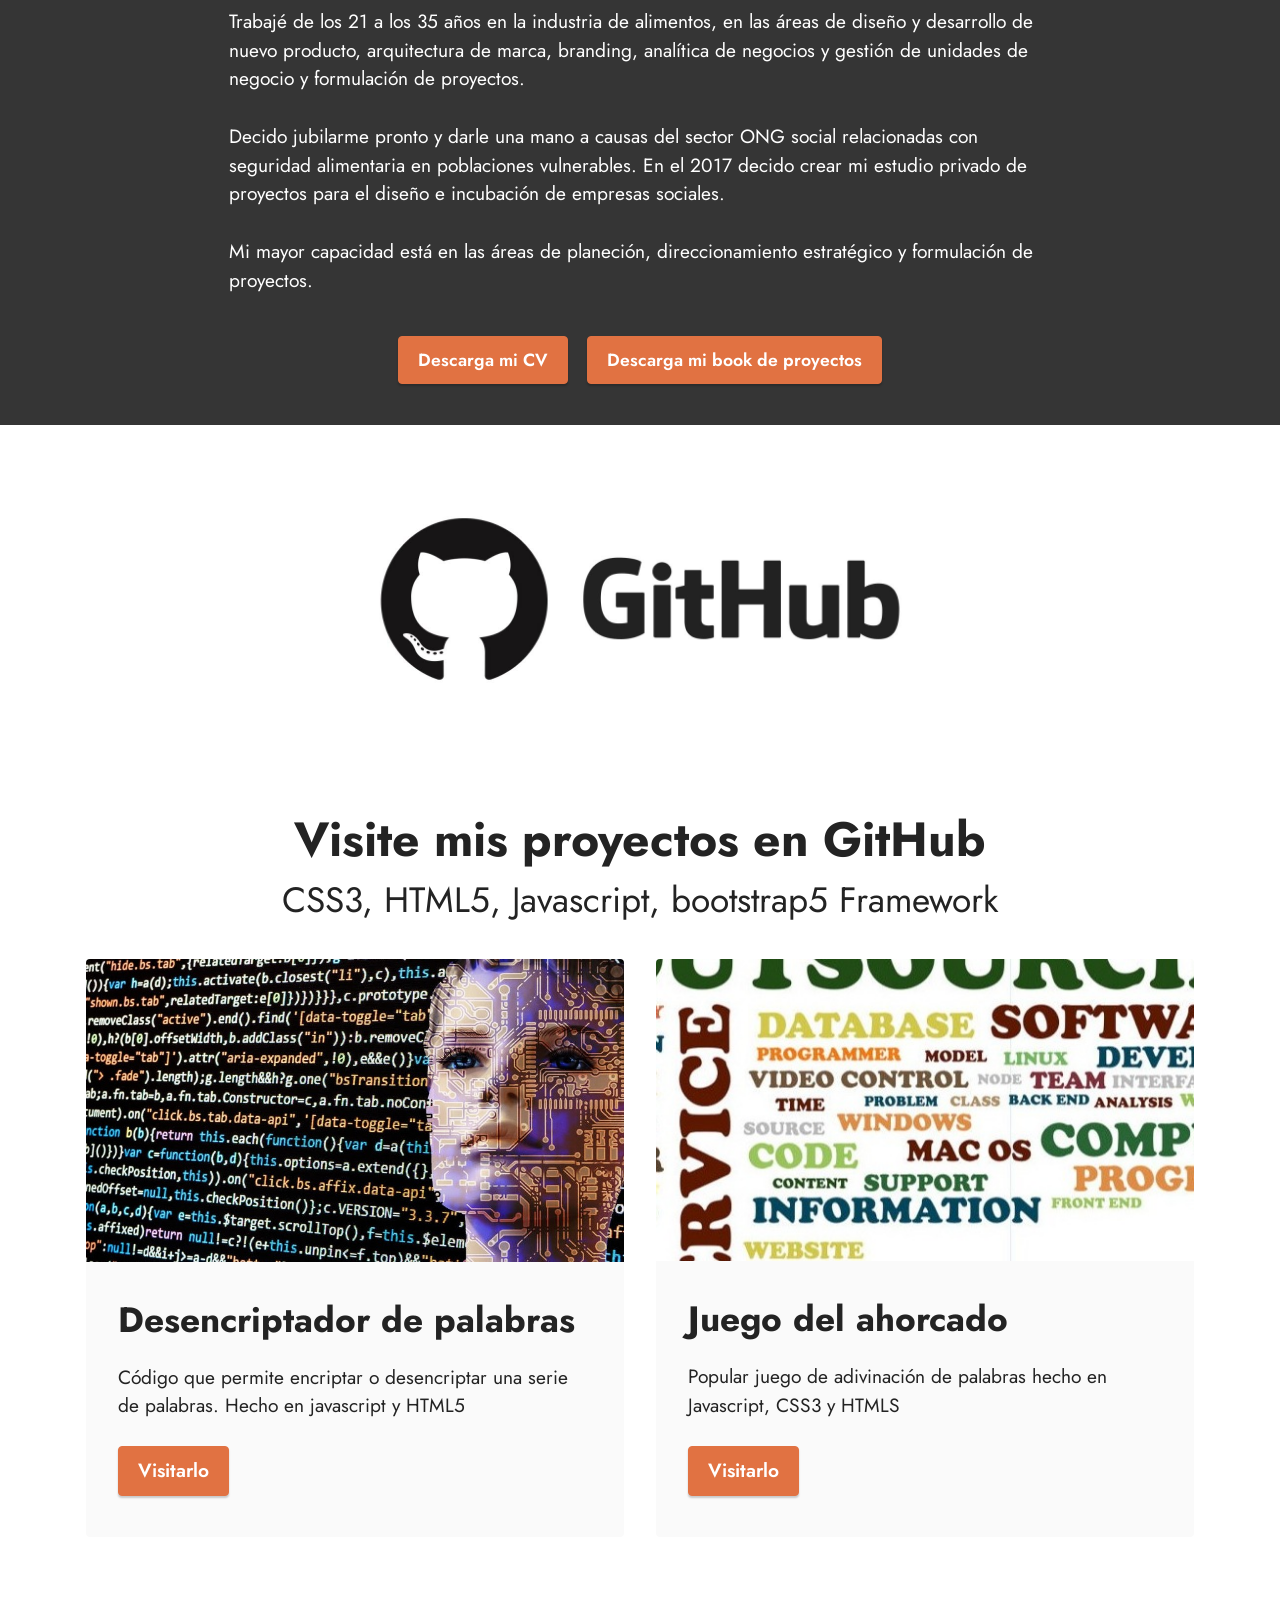
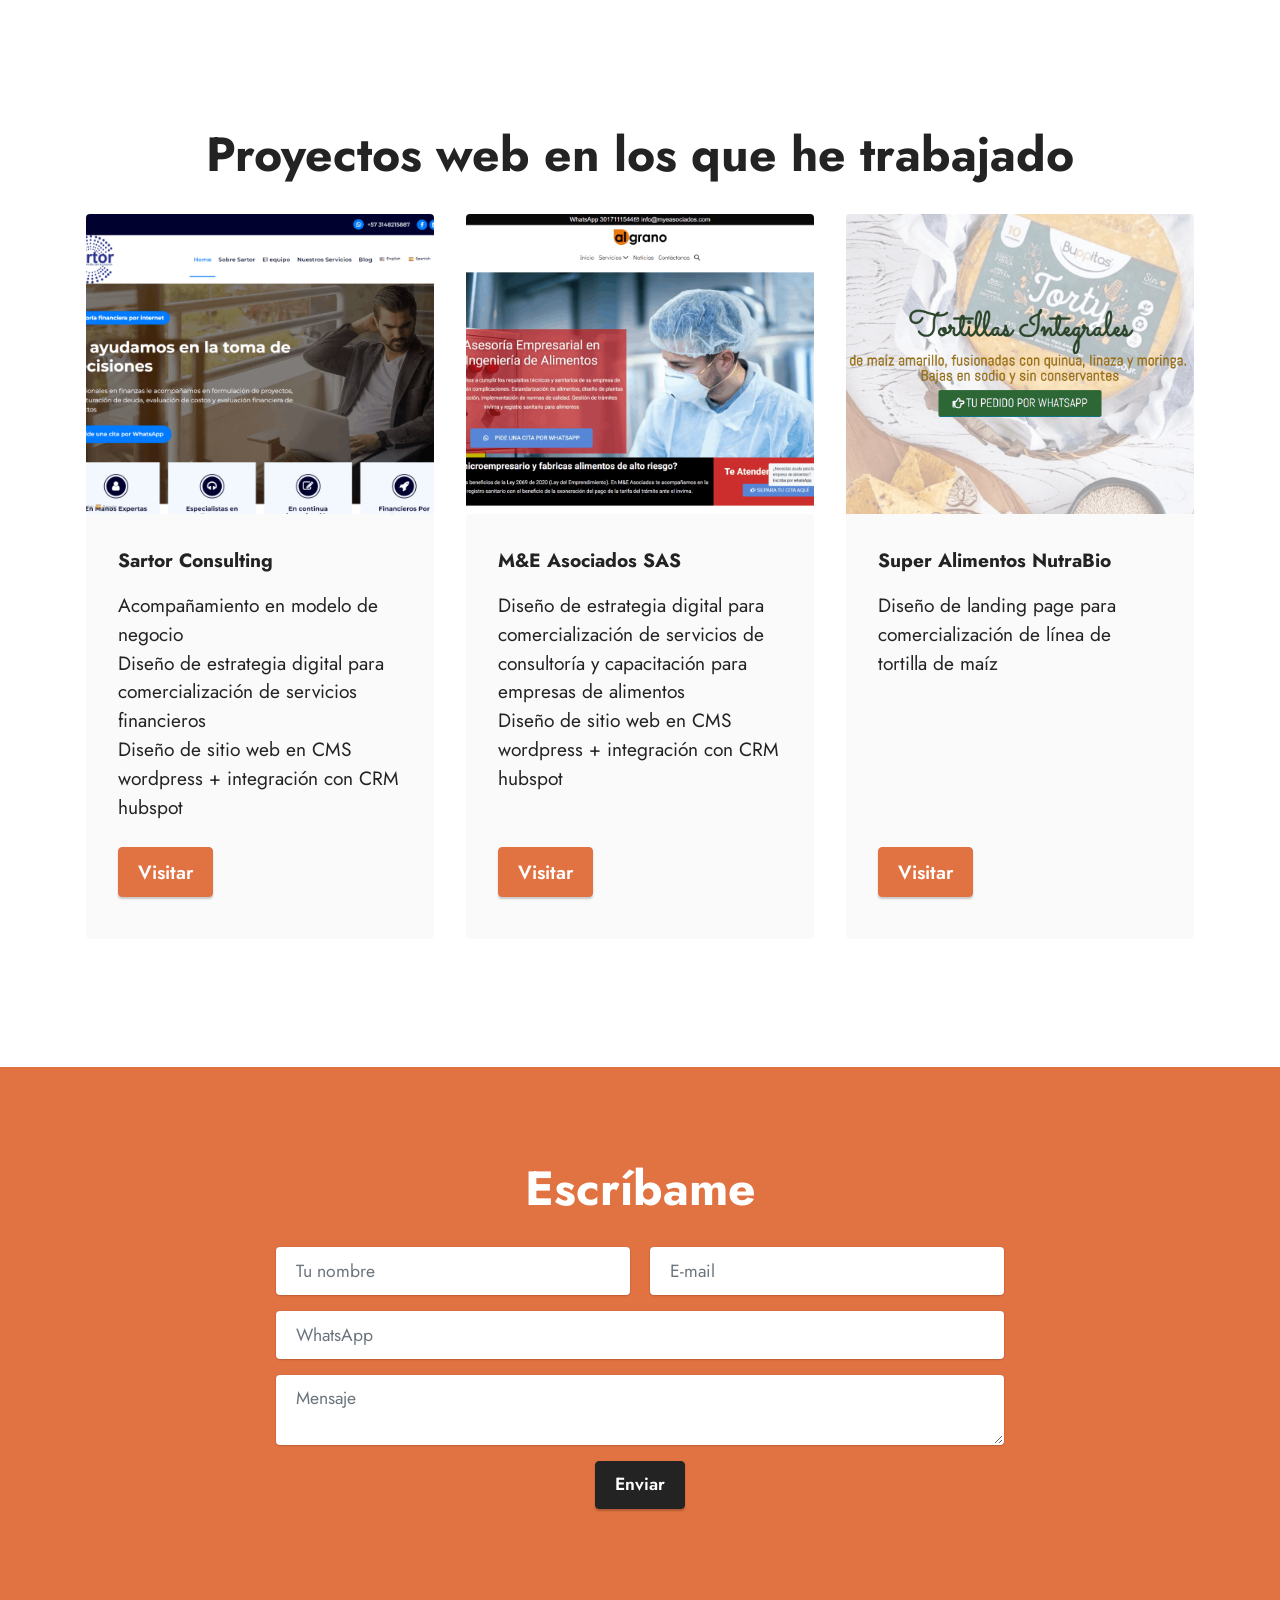
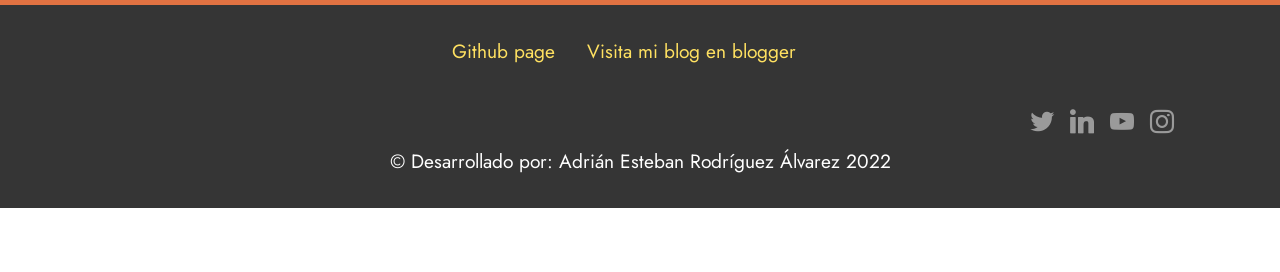
==== commit 2c6ab92e: "Update index.html" ====
--- a/index.html
+++ b/index.html
@@ -314,8 +314,8 @@
             </div>
         </div>
     </div>
-</section><section class="display-7" style="padding: 0;align-items: center;justify-content: center;flex-wrap: wrap;    align-content: center;display: flex;position: relative;height: 4rem;"><a href="https://mobiri.se/240253" style="flex: 1 1;height: 4rem;position: absolute;width: 100%;z-index: 1;"><img alt="" style="height: 4rem;" src="[data-uri]"></a><p style="margin: 0;text-align: center;" class="display-7">Designed with Mobirise &#8204;</p><a style="z-index:1" href="https://mobirise.com/html-builder.html">HTML5 Maker</a></section><script src="assets/bootstrap/js/bootstrap.bundle.min.js"></script>  <script src="assets/parallax/jarallax.js"></script>  <script src="assets/smoothscroll/smooth-scroll.js"></script>  <script src="assets/ytplayer/index.js"></script>  <script src="assets/dropdown/js/navbar-dropdown.js"></script>  <script src="assets/theme/js/script.js"></script>  <script src="assets/formoid/formoid.min.js"></script>  
+</section><section class="display-7" style="padding: 0;align-items: center;justify-content: center;flex-wrap: wrap;    align-content: center;display: flex;position: relative;height: 4rem;"><a href="https://mobiri.se/240253" style="flex: 1 1;height: 4rem;position: absolute;width: 100%;z-index: 1;"><img alt="" style="height: 4rem;" src="[data-uri]"></a><p style="margin: 0;text-align: center;" class="display-7">&#8204;</p><a style="z-index:1" href="https://mobirise.com/html-builder.html"></a></section><script src="assets/bootstrap/js/bootstrap.bundle.min.js"></script>  <script src="assets/parallax/jarallax.js"></script>  <script src="assets/smoothscroll/smooth-scroll.js"></script>  <script src="assets/ytplayer/index.js"></script>  <script src="assets/dropdown/js/navbar-dropdown.js"></script>  <script src="assets/theme/js/script.js"></script>  <script src="assets/formoid/formoid.min.js"></script>  
   
   
 </body>
-</html>+</html>
